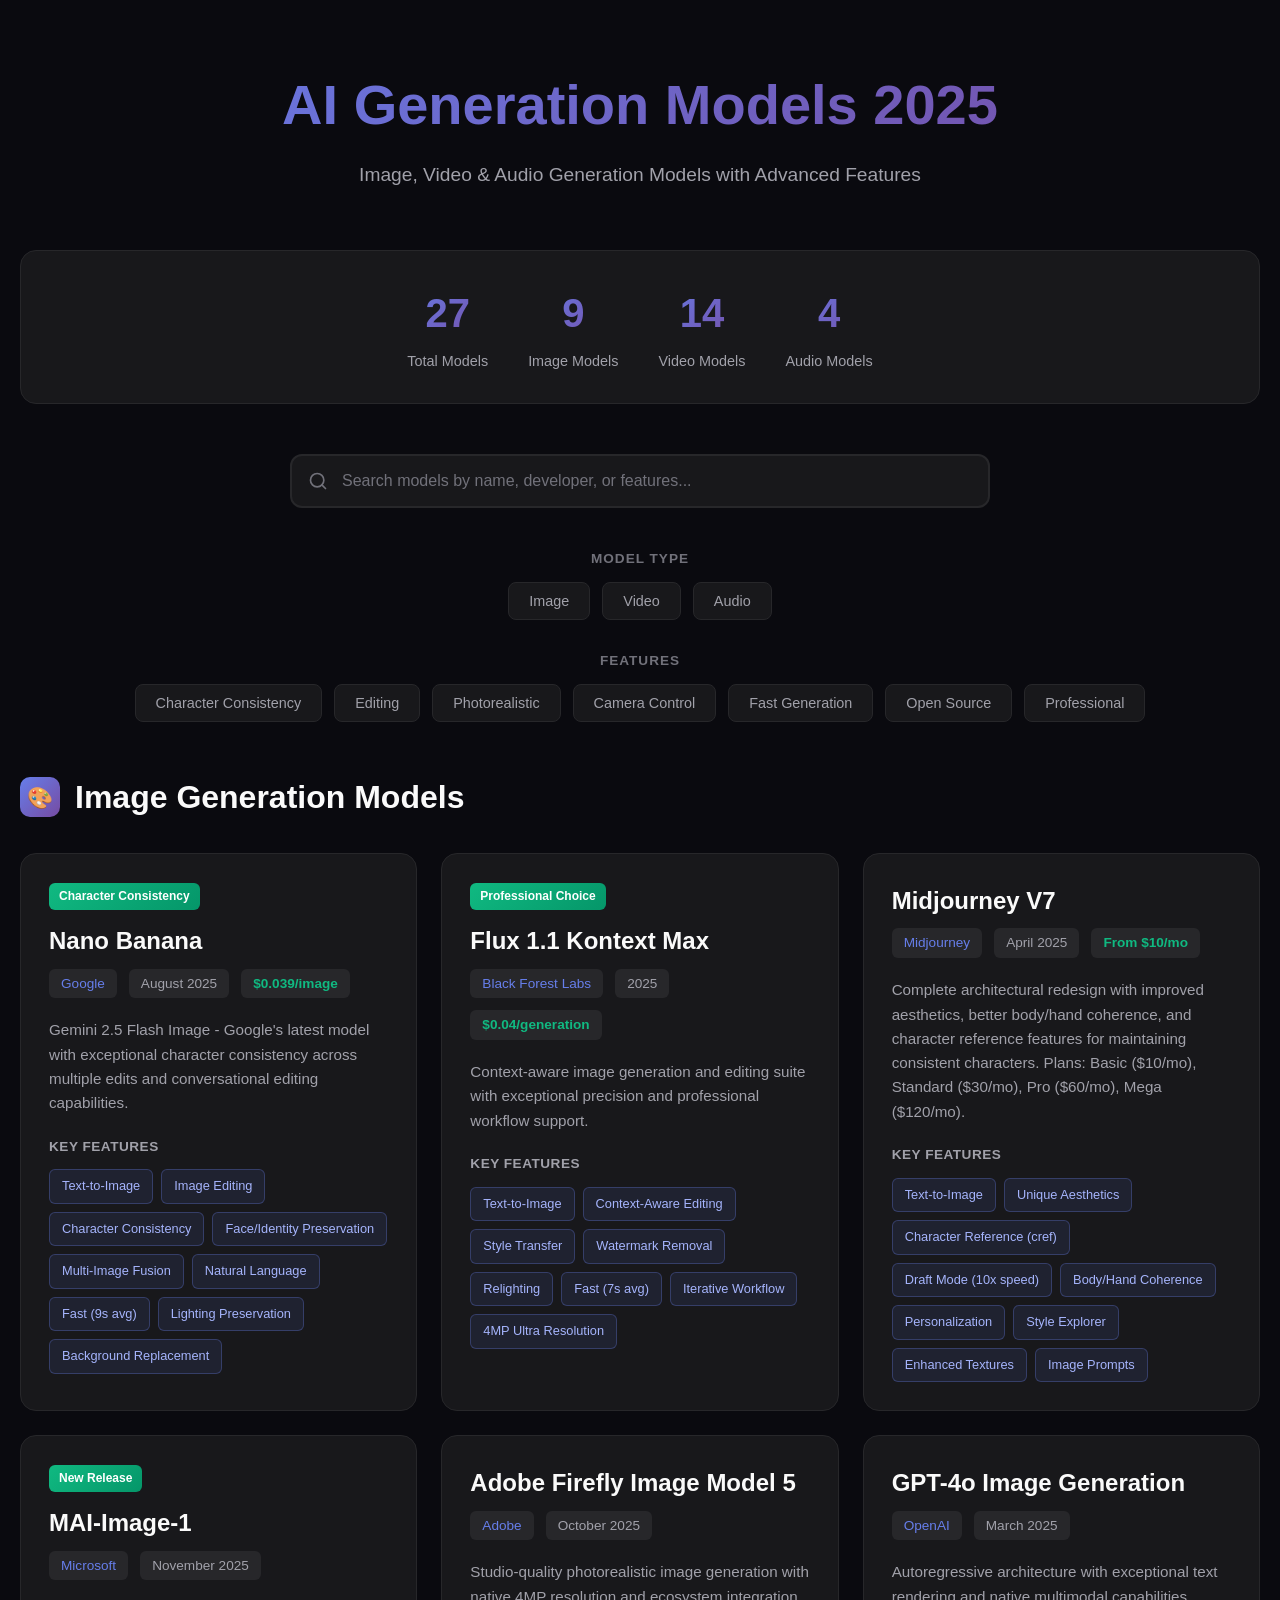
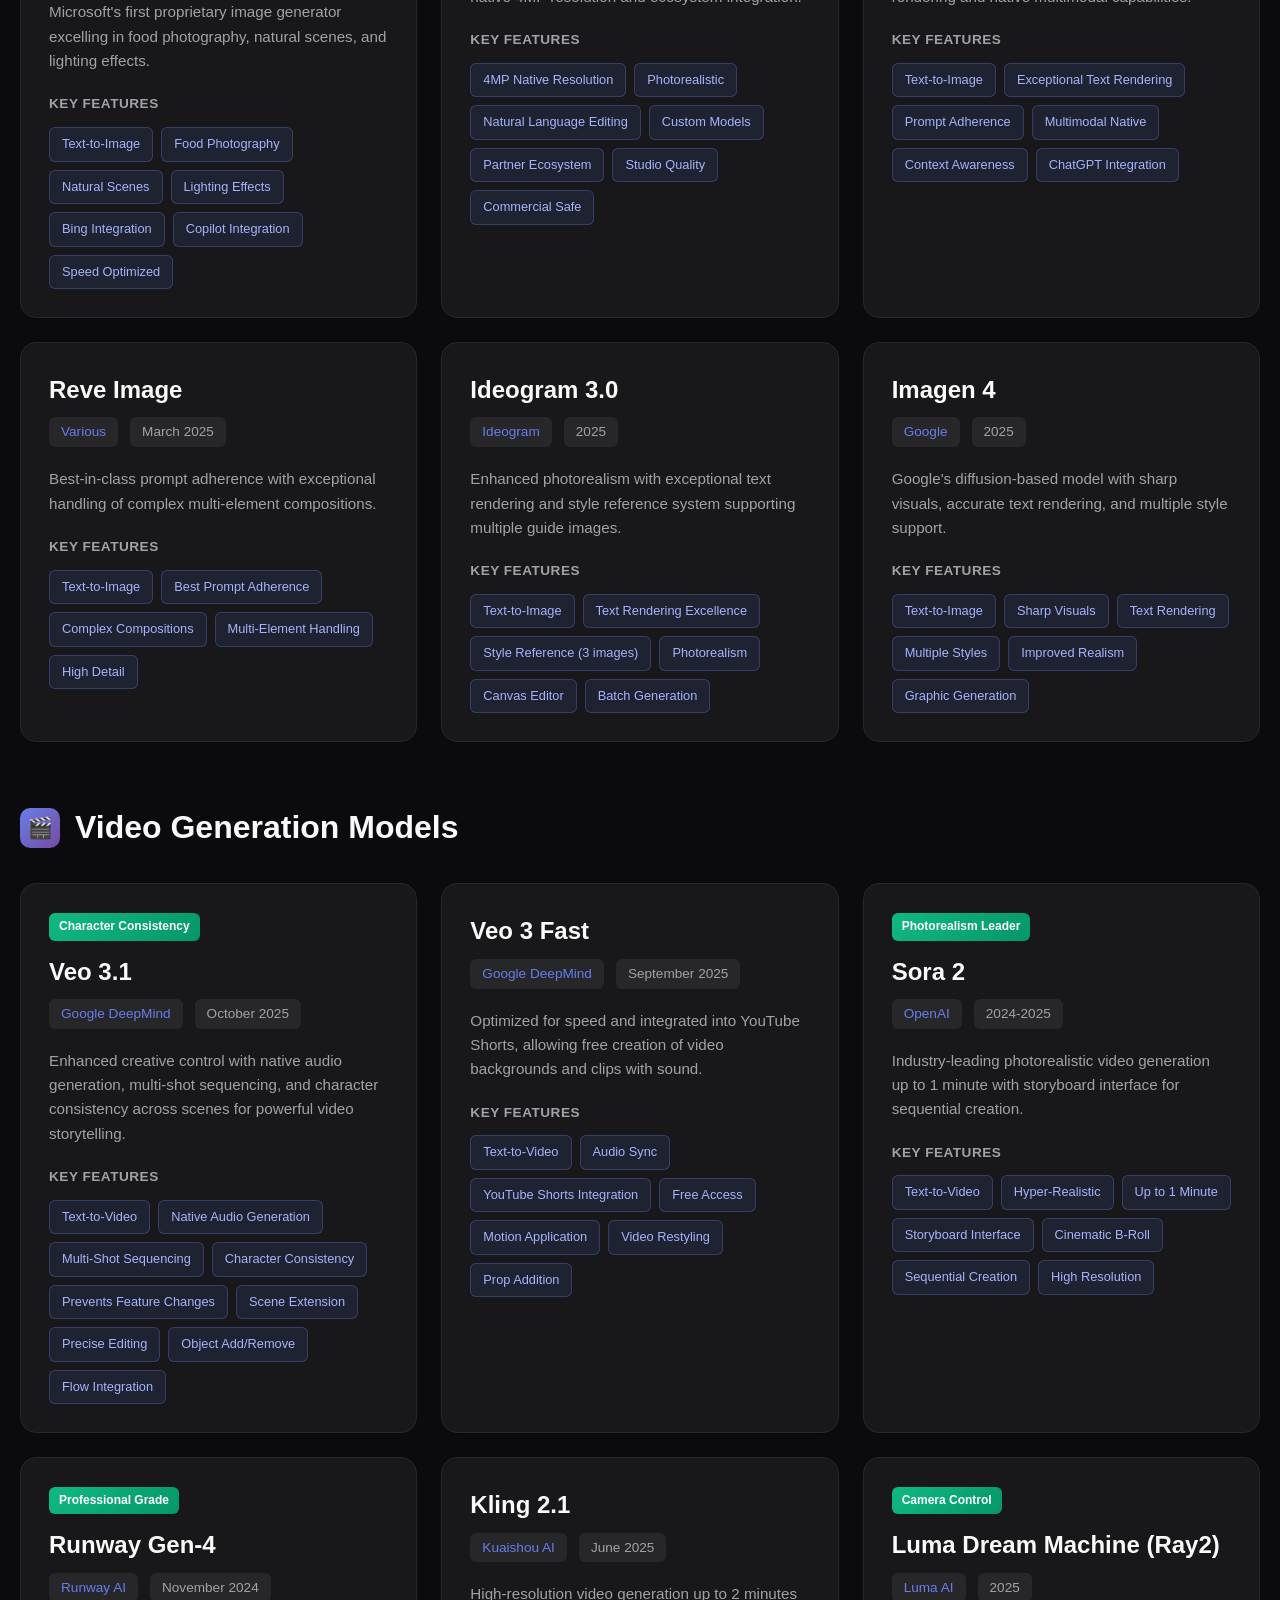
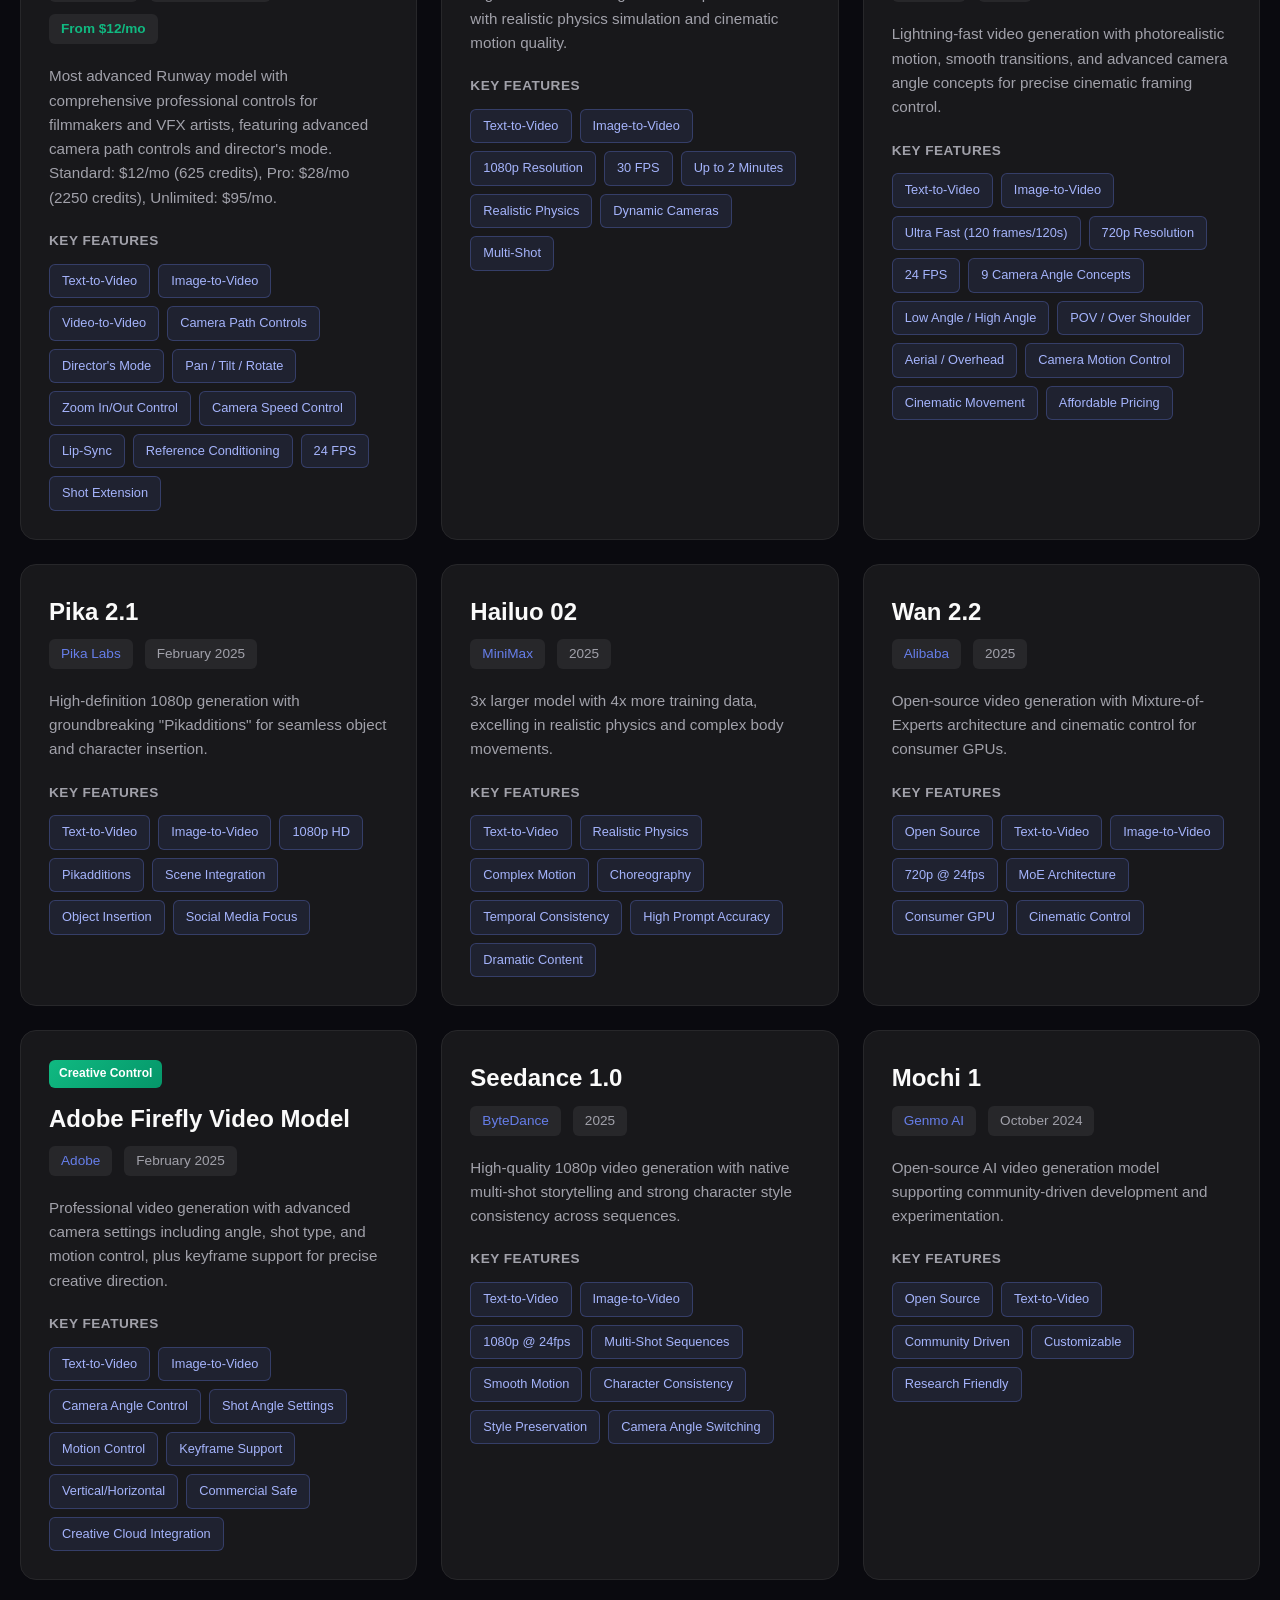
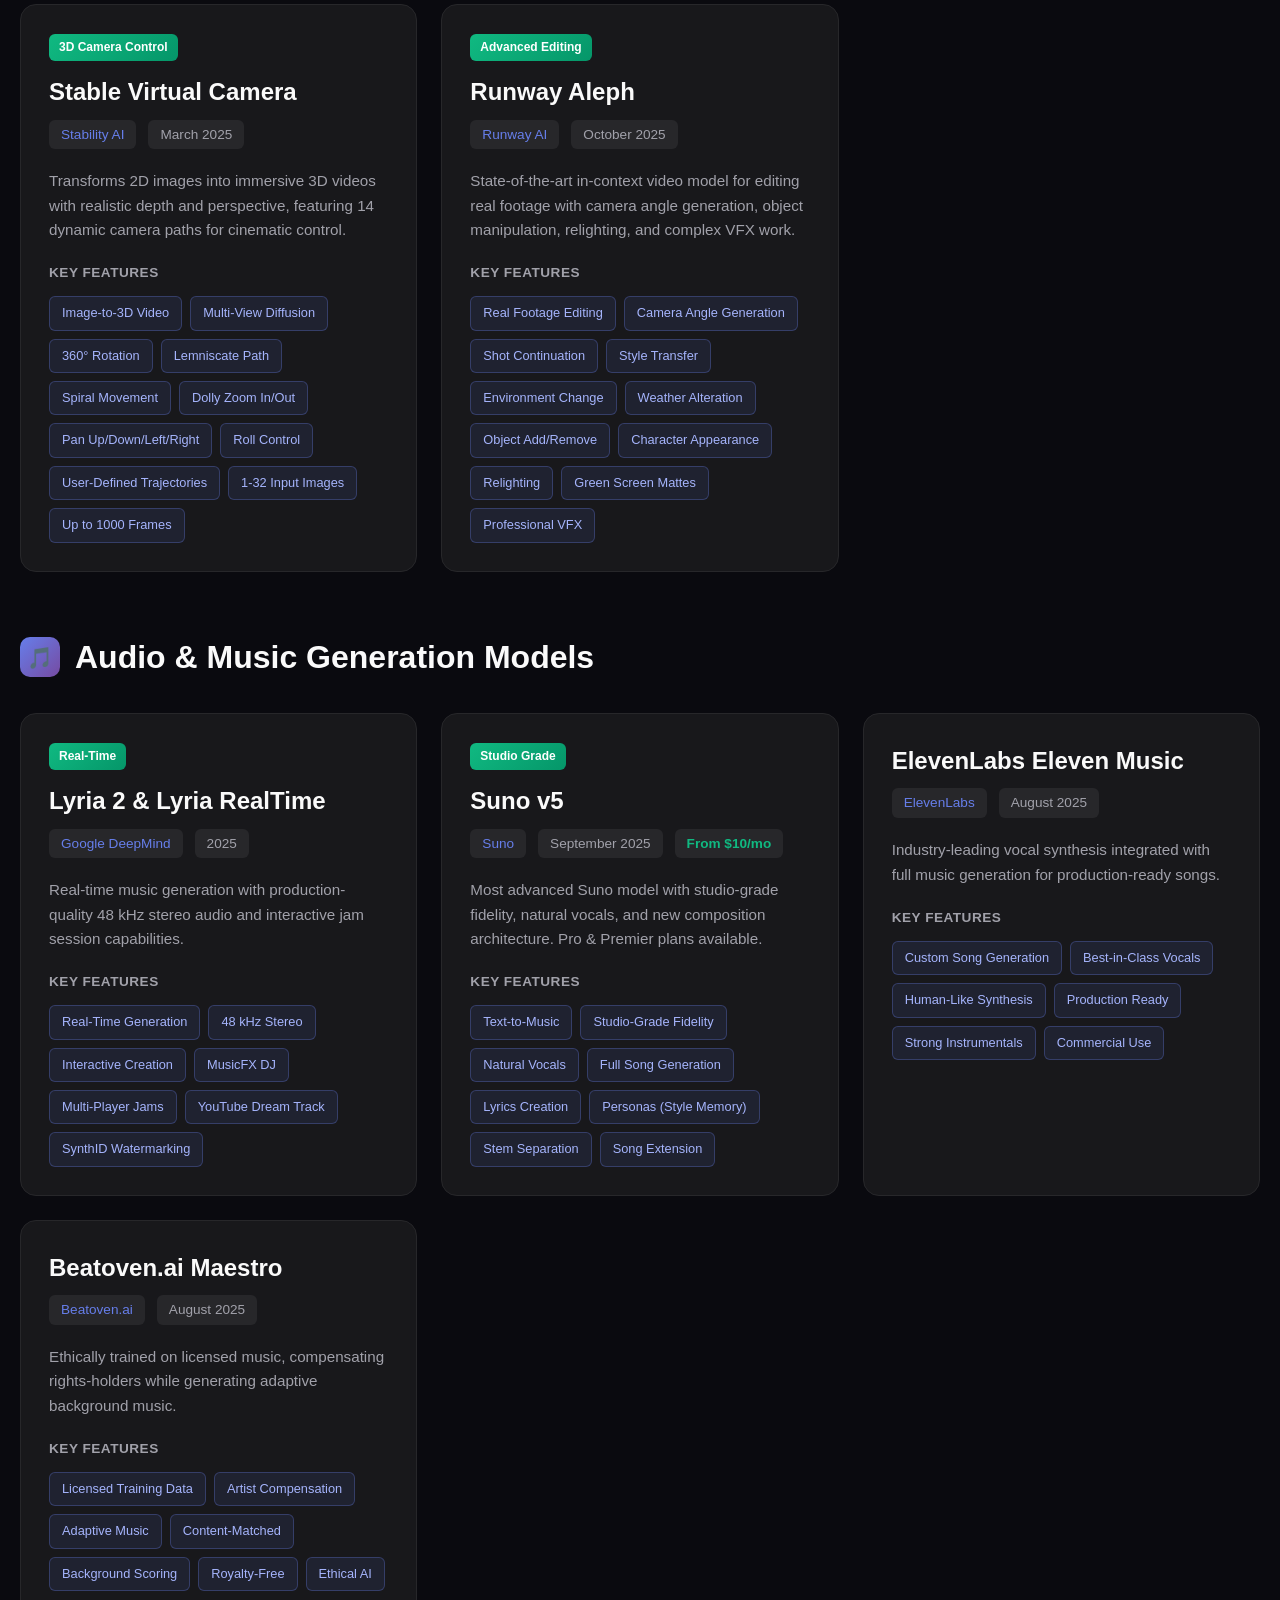
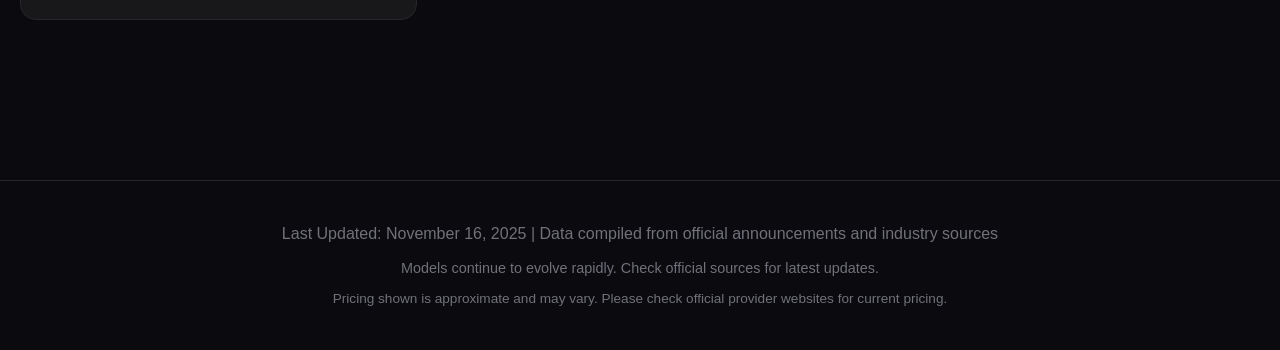
==== index.html @ 8e6cca82 "Add comprehensive AI models showcase website Built a responsive showcase website featuring 27 AI gen" ====
<!DOCTYPE html>
<html lang="en">
<head>
    <meta charset="UTF-8">
    <meta name="viewport" content="width=device-width, initial-scale=1.0">
    <title>AI Image, Video & Audio Models 2025 | Comprehensive Showcase</title>
    <style>
        * {
            margin: 0;
            padding: 0;
            box-sizing: border-box;
        }

        body {
            font-family: -apple-system, BlinkMacSystemFont, 'Segoe UI', Roboto, Oxygen, Ubuntu, Cantarell, sans-serif;
            background: #0a0a0f;
            color: #e4e4e7;
            line-height: 1.6;
            min-height: 100vh;
        }

        .container {
            max-width: 1400px;
            margin: 0 auto;
            padding: 40px 20px;
        }

        header {
            text-align: center;
            margin-bottom: 60px;
            padding-top: 20px;
        }

        h1 {
            font-size: 3.5rem;
            font-weight: 700;
            background: linear-gradient(135deg, #667eea 0%, #764ba2 100%);
            -webkit-background-clip: text;
            -webkit-text-fill-color: transparent;
            background-clip: text;
            margin-bottom: 10px;
        }

        .subtitle {
            font-size: 1.2rem;
            color: #a1a1aa;
            margin-bottom: 40px;
        }

        .search-container {
            max-width: 700px;
            margin: 0 auto 40px;
        }

        .search-wrapper {
            position: relative;
            display: flex;
            align-items: center;
        }

        .search-icon {
            position: absolute;
            left: 18px;
            color: #71717a;
            pointer-events: none;
        }

        .search-input {
            width: 100%;
            padding: 16px 50px 16px 50px;
            background: #18181b;
            border: 2px solid #27272a;
            border-radius: 12px;
            color: #e4e4e7;
            font-size: 1rem;
            transition: all 0.3s ease;
            outline: none;
        }

        .search-input:focus {
            border-color: #667eea;
            box-shadow: 0 0 0 3px rgba(102, 126, 234, 0.1);
        }

        .search-input::placeholder {
            color: #71717a;
        }

        .clear-search {
            position: absolute;
            right: 14px;
            background: #27272a;
            border: none;
            padding: 6px;
            border-radius: 6px;
            cursor: pointer;
            display: flex;
            align-items: center;
            justify-content: center;
            transition: all 0.2s ease;
            color: #a1a1aa;
        }

        .clear-search:hover {
            background: #3f3f46;
            color: #e4e4e7;
        }

        .search-results-count {
            margin-top: 12px;
            text-align: center;
            color: #a1a1aa;
            font-size: 0.9rem;
        }

        .filters-container {
            margin-bottom: 50px;
        }

        .filter-group {
            margin-bottom: 30px;
        }

        .filter-label {
            font-size: 0.85rem;
            font-weight: 600;
            color: #71717a;
            text-transform: uppercase;
            letter-spacing: 1px;
            margin-bottom: 12px;
            text-align: center;
        }

        .filters {
            display: flex;
            flex-wrap: wrap;
            gap: 12px;
            justify-content: center;
        }

        .filter-btn {
            padding: 10px 20px;
            background: #18181b;
            border: 1px solid #27272a;
            color: #a1a1aa;
            border-radius: 8px;
            cursor: pointer;
            transition: all 0.3s ease;
            font-size: 0.9rem;
            font-weight: 500;
        }

        .filter-btn:hover {
            border-color: #667eea;
            color: #e4e4e7;
            transform: translateY(-2px);
        }

        .filter-btn.active {
            background: linear-gradient(135deg, #667eea 0%, #764ba2 100%);
            border-color: transparent;
            color: white;
        }

        .category-section {
            margin-bottom: 60px;
        }

        .category-title {
            font-size: 2rem;
            font-weight: 600;
            margin-bottom: 30px;
            color: #fafafa;
            display: flex;
            align-items: center;
            gap: 15px;
        }

        .category-icon {
            width: 40px;
            height: 40px;
            background: linear-gradient(135deg, #667eea 0%, #764ba2 100%);
            border-radius: 10px;
            display: flex;
            align-items: center;
            justify-content: center;
            font-size: 1.3rem;
        }

        .models-grid {
            display: grid;
            grid-template-columns: repeat(auto-fill, minmax(380px, 1fr));
            gap: 24px;
        }

        .model-card {
            background: #18181b;
            border: 1px solid #27272a;
            border-radius: 16px;
            padding: 28px;
            transition: all 0.3s ease;
            position: relative;
            overflow: hidden;
        }

        .model-card::before {
            content: '';
            position: absolute;
            top: 0;
            left: 0;
            right: 0;
            height: 3px;
            background: linear-gradient(90deg, #667eea 0%, #764ba2 100%);
            opacity: 0;
            transition: opacity 0.3s ease;
        }

        .model-card:hover {
            border-color: #667eea;
            transform: translateY(-4px);
            box-shadow: 0 20px 40px rgba(102, 126, 234, 0.15);
        }

        .model-card:hover::before {
            opacity: 1;
        }

        .model-header {
            margin-bottom: 20px;
        }

        .model-name {
            font-size: 1.5rem;
            font-weight: 600;
            color: #fafafa;
            margin-bottom: 8px;
        }

        .model-meta {
            display: flex;
            flex-wrap: wrap;
            gap: 12px;
            margin-bottom: 12px;
        }

        .meta-tag {
            font-size: 0.85rem;
            padding: 4px 12px;
            background: #27272a;
            border-radius: 6px;
            color: #a1a1aa;
        }

        .pricing-tag {
            background: linear-gradient(135deg, rgba(102, 126, 234, 0.2) 0%, rgba(118, 75, 162, 0.2) 100%);
            border: 1px solid rgba(102, 126, 234, 0.3);
            color: #a5b4fc;
            font-weight: 600;
        }

        .developer {
            color: #667eea;
        }

        .release-date {
            color: #a1a1aa;
        }

        .model-description {
            color: #a1a1aa;
            margin-bottom: 20px;
            font-size: 0.95rem;
            line-height: 1.6;
        }

        .features-section {
            margin-top: 20px;
        }

        .features-title {
            font-size: 0.85rem;
            font-weight: 600;
            color: #a1a1aa;
            margin-bottom: 12px;
            text-transform: uppercase;
            letter-spacing: 0.5px;
        }

        .tags {
            display: flex;
            flex-wrap: wrap;
            gap: 8px;
        }

        .tag {
            padding: 6px 12px;
            background: rgba(102, 126, 234, 0.1);
            border: 1px solid rgba(102, 126, 234, 0.3);
            border-radius: 6px;
            font-size: 0.8rem;
            color: #a5b4fc;
            transition: all 0.2s ease;
        }

        .tag:hover {
            background: rgba(102, 126, 234, 0.2);
            transform: scale(1.05);
        }

        .highlight-badge {
            display: inline-block;
            padding: 4px 10px;
            background: linear-gradient(135deg, #10b981 0%, #059669 100%);
            border-radius: 6px;
            font-size: 0.75rem;
            font-weight: 600;
            color: white;
            margin-bottom: 12px;
        }

        footer {
            text-align: center;
            padding: 40px 20px;
            margin-top: 60px;
            border-top: 1px solid #27272a;
            color: #71717a;
        }

        @media (max-width: 768px) {
            h1 {
                font-size: 2.5rem;
            }

            .models-grid {
                grid-template-columns: 1fr;
            }

            .category-title {
                font-size: 1.5rem;
            }
        }

        .stats-bar {
            display: flex;
            justify-content: center;
            gap: 40px;
            margin-bottom: 50px;
            padding: 30px;
            background: #18181b;
            border: 1px solid #27272a;
            border-radius: 16px;
        }

        .stat-item {
            text-align: center;
        }

        .stat-number {
            font-size: 2.5rem;
            font-weight: 700;
            background: linear-gradient(135deg, #667eea 0%, #764ba2 100%);
            -webkit-background-clip: text;
            -webkit-text-fill-color: transparent;
            background-clip: text;
        }

        .stat-label {
            font-size: 0.9rem;
            color: #a1a1aa;
            margin-top: 5px;
        }
    </style>
</head>
<body>
    <div class="container">
        <header>
            <h1>AI Generation Models 2025</h1>
            <p class="subtitle">Image, Video & Audio Generation Models with Advanced Features</p>
        </header>

        <div class="stats-bar">
            <div class="stat-item">
                <div class="stat-number">27</div>
                <div class="stat-label">Total Models</div>
            </div>
            <div class="stat-item">
                <div class="stat-number">9</div>
                <div class="stat-label">Image Models</div>
            </div>
            <div class="stat-item">
                <div class="stat-number">14</div>
                <div class="stat-label">Video Models</div>
            </div>
            <div class="stat-item">
                <div class="stat-number">4</div>
                <div class="stat-label">Audio Models</div>
            </div>
        </div>

        <div class="search-container">
            <div class="search-wrapper">
                <svg class="search-icon" width="20" height="20" viewBox="0 0 24 24" fill="none" stroke="currentColor" stroke-width="2" stroke-linecap="round" stroke-linejoin="round">
                    <circle cx="11" cy="11" r="8"></circle>
                    <path d="m21 21-4.35-4.35"></path>
                </svg>
                <input
                    type="text"
                    id="searchInput"
                    class="search-input"
                    placeholder="Search models by name, developer, or features..."
                    autocomplete="off"
                />
                <button class="clear-search" id="clearSearch" style="display: none;">
                    <svg width="16" height="16" viewBox="0 0 24 24" fill="none" stroke="currentColor" stroke-width="2" stroke-linecap="round" stroke-linejoin="round">
                        <line x1="18" y1="6" x2="6" y2="18"></line>
                        <line x1="6" y1="6" x2="18" y2="18"></line>
                    </svg>
                </button>
            </div>
            <div class="search-results-count" id="searchResultsCount"></div>
        </div>

        <div class="filters-container">
            <div class="filter-group">
                <div class="filter-label">Model Type</div>
                <div class="filters">
                    <button class="filter-btn" data-filter="image">Image</button>
                    <button class="filter-btn" data-filter="video">Video</button>
                    <button class="filter-btn" data-filter="audio">Audio</button>
                </div>
            </div>

            <div class="filter-group">
                <div class="filter-label">Features</div>
                <div class="filters">
                    <button class="filter-btn" data-filter="consistency">Character Consistency</button>
                    <button class="filter-btn" data-filter="editing">Editing</button>
                    <button class="filter-btn" data-filter="realistic">Photorealistic</button>
                    <button class="filter-btn" data-filter="camera-control">Camera Control</button>
                    <button class="filter-btn" data-filter="fast">Fast Generation</button>
                    <button class="filter-btn" data-filter="opensource">Open Source</button>
                    <button class="filter-btn" data-filter="professional">Professional</button>
                </div>
            </div>
        </div>

        <!-- IMAGE MODELS SECTION -->
        <section class="category-section" data-category="image">
            <h2 class="category-title">
                <span class="category-icon">🎨</span>
                Image Generation Models
            </h2>
            <div class="models-grid">

                <!-- Nano Banana -->
                <div class="model-card" data-tags="image editing realistic fast consistency">
                    <div class="highlight-badge">Character Consistency</div>
                    <div class="model-header">
                        <h3 class="model-name">Nano Banana</h3>
                        <div class="model-meta">
                            <span class="meta-tag developer">Google</span>
                            <span class="meta-tag release-date">August 2025</span>
                            <span class="meta-tag" style="color: #10b981; font-weight: 600;">$0.039/image</span>
                        </div>
                    </div>
                    <p class="model-description">
                        Gemini 2.5 Flash Image - Google's latest model with exceptional character consistency across multiple edits and conversational editing capabilities.
                    </p>
                    <div class="features-section">
                        <h4 class="features-title">Key Features</h4>
                        <div class="tags">
                            <span class="tag">Text-to-Image</span>
                            <span class="tag">Image Editing</span>
                            <span class="tag">Character Consistency</span>
                            <span class="tag">Face/Identity Preservation</span>
                            <span class="tag">Multi-Image Fusion</span>
                            <span class="tag">Natural Language</span>
                            <span class="tag">Fast (9s avg)</span>
                            <span class="tag">Lighting Preservation</span>
                            <span class="tag">Background Replacement</span>
                        </div>
                    </div>
                </div>

                <!-- Flux Kontext -->
                <div class="model-card" data-tags="image editing professional precise realistic">
                    <div class="highlight-badge">Professional Choice</div>
                    <div class="model-header">
                        <h3 class="model-name">Flux 1.1 Kontext Max</h3>
                        <div class="model-meta">
                            <span class="meta-tag developer">Black Forest Labs</span>
                            <span class="meta-tag release-date">2025</span>
                            <span class="meta-tag" style="color: #10b981; font-weight: 600;">$0.04/generation</span>
                        </div>
                    </div>
                    <p class="model-description">
                        Context-aware image generation and editing suite with exceptional precision and professional workflow support.
                    </p>
                    <div class="features-section">
                        <h4 class="features-title">Key Features</h4>
                        <div class="tags">
                            <span class="tag">Text-to-Image</span>
                            <span class="tag">Context-Aware Editing</span>
                            <span class="tag">Style Transfer</span>
                            <span class="tag">Watermark Removal</span>
                            <span class="tag">Relighting</span>
                            <span class="tag">Fast (7s avg)</span>
                            <span class="tag">Iterative Workflow</span>
                            <span class="tag">4MP Ultra Resolution</span>
                        </div>
                    </div>
                </div>

                <!-- Midjourney V7 -->
                <div class="model-card" data-tags="image artistic creative aesthetic consistency">
                    <div class="model-header">
                        <h3 class="model-name">Midjourney V7</h3>
                        <div class="model-meta">
                            <span class="meta-tag developer">Midjourney</span>
                            <span class="meta-tag release-date">April 2025</span>
                            <span class="meta-tag" style="color: #10b981; font-weight: 600;">From $10/mo</span>
                        </div>
                    </div>
                    <p class="model-description">
                        Complete architectural redesign with improved aesthetics, better body/hand coherence, and character reference features for maintaining consistent characters. Plans: Basic ($10/mo), Standard ($30/mo), Pro ($60/mo), Mega ($120/mo).
                    </p>
                    <div class="features-section">
                        <h4 class="features-title">Key Features</h4>
                        <div class="tags">
                            <span class="tag">Text-to-Image</span>
                            <span class="tag">Unique Aesthetics</span>
                            <span class="tag">Character Reference (cref)</span>
                            <span class="tag">Draft Mode (10x speed)</span>
                            <span class="tag">Body/Hand Coherence</span>
                            <span class="tag">Personalization</span>
                            <span class="tag">Style Explorer</span>
                            <span class="tag">Enhanced Textures</span>
                            <span class="tag">Image Prompts</span>
                        </div>
                    </div>
                </div>

                <!-- MAI-Image-1 -->
                <div class="model-card" data-tags="image realistic fast microsoft">
                    <div class="highlight-badge">New Release</div>
                    <div class="model-header">
                        <h3 class="model-name">MAI-Image-1</h3>
                        <div class="model-meta">
                            <span class="meta-tag developer">Microsoft</span>
                            <span class="meta-tag release-date">November 2025</span>
                        </div>
                    </div>
                    <p class="model-description">
                        Microsoft's first proprietary image generator excelling in food photography, natural scenes, and lighting effects.
                    </p>
                    <div class="features-section">
                        <h4 class="features-title">Key Features</h4>
                        <div class="tags">
                            <span class="tag">Text-to-Image</span>
                            <span class="tag">Food Photography</span>
                            <span class="tag">Natural Scenes</span>
                            <span class="tag">Lighting Effects</span>
                            <span class="tag">Bing Integration</span>
                            <span class="tag">Copilot Integration</span>
                            <span class="tag">Speed Optimized</span>
                        </div>
                    </div>
                </div>

                <!-- Adobe Firefly Image Model 5 -->
                <div class="model-card" data-tags="image realistic professional editing">
                    <div class="model-header">
                        <h3 class="model-name">Adobe Firefly Image Model 5</h3>
                        <div class="model-meta">
                            <span class="meta-tag developer">Adobe</span>
                            <span class="meta-tag release-date">October 2025</span>
                        </div>
                    </div>
                    <p class="model-description">
                        Studio-quality photorealistic image generation with native 4MP resolution and ecosystem integration.
                    </p>
                    <div class="features-section">
                        <h4 class="features-title">Key Features</h4>
                        <div class="tags">
                            <span class="tag">4MP Native Resolution</span>
                            <span class="tag">Photorealistic</span>
                            <span class="tag">Natural Language Editing</span>
                            <span class="tag">Custom Models</span>
                            <span class="tag">Partner Ecosystem</span>
                            <span class="tag">Studio Quality</span>
                            <span class="tag">Commercial Safe</span>
                        </div>
                    </div>
                </div>

                <!-- GPT-4o Image -->
                <div class="model-card" data-tags="image realistic text professional">
                    <div class="model-header">
                        <h3 class="model-name">GPT-4o Image Generation</h3>
                        <div class="model-meta">
                            <span class="meta-tag developer">OpenAI</span>
                            <span class="meta-tag release-date">March 2025</span>
                        </div>
                    </div>
                    <p class="model-description">
                        Autoregressive architecture with exceptional text rendering and native multimodal capabilities.
                    </p>
                    <div class="features-section">
                        <h4 class="features-title">Key Features</h4>
                        <div class="tags">
                            <span class="tag">Text-to-Image</span>
                            <span class="tag">Exceptional Text Rendering</span>
                            <span class="tag">Prompt Adherence</span>
                            <span class="tag">Multimodal Native</span>
                            <span class="tag">Context Awareness</span>
                            <span class="tag">ChatGPT Integration</span>
                        </div>
                    </div>
                </div>

                <!-- Reve Image -->
                <div class="model-card" data-tags="image realistic precise">
                    <div class="model-header">
                        <h3 class="model-name">Reve Image</h3>
                        <div class="model-meta">
                            <span class="meta-tag developer">Various</span>
                            <span class="meta-tag release-date">March 2025</span>
                        </div>
                    </div>
                    <p class="model-description">
                        Best-in-class prompt adherence with exceptional handling of complex multi-element compositions.
                    </p>
                    <div class="features-section">
                        <h4 class="features-title">Key Features</h4>
                        <div class="tags">
                            <span class="tag">Text-to-Image</span>
                            <span class="tag">Best Prompt Adherence</span>
                            <span class="tag">Complex Compositions</span>
                            <span class="tag">Multi-Element Handling</span>
                            <span class="tag">High Detail</span>
                        </div>
                    </div>
                </div>

                <!-- Ideogram 3.0 -->
                <div class="model-card" data-tags="image text design realistic">
                    <div class="model-header">
                        <h3 class="model-name">Ideogram 3.0</h3>
                        <div class="model-meta">
                            <span class="meta-tag developer">Ideogram</span>
                            <span class="meta-tag release-date">2025</span>
                        </div>
                    </div>
                    <p class="model-description">
                        Enhanced photorealism with exceptional text rendering and style reference system supporting multiple guide images.
                    </p>
                    <div class="features-section">
                        <h4 class="features-title">Key Features</h4>
                        <div class="tags">
                            <span class="tag">Text-to-Image</span>
                            <span class="tag">Text Rendering Excellence</span>
                            <span class="tag">Style Reference (3 images)</span>
                            <span class="tag">Photorealism</span>
                            <span class="tag">Canvas Editor</span>
                            <span class="tag">Batch Generation</span>
                        </div>
                    </div>
                </div>

                <!-- Imagen 4 -->
                <div class="model-card" data-tags="image realistic text google">
                    <div class="model-header">
                        <h3 class="model-name">Imagen 4</h3>
                        <div class="model-meta">
                            <span class="meta-tag developer">Google</span>
                            <span class="meta-tag release-date">2025</span>
                        </div>
                    </div>
                    <p class="model-description">
                        Google's diffusion-based model with sharp visuals, accurate text rendering, and multiple style support.
                    </p>
                    <div class="features-section">
                        <h4 class="features-title">Key Features</h4>
                        <div class="tags">
                            <span class="tag">Text-to-Image</span>
                            <span class="tag">Sharp Visuals</span>
                            <span class="tag">Text Rendering</span>
                            <span class="tag">Multiple Styles</span>
                            <span class="tag">Improved Realism</span>
                            <span class="tag">Graphic Generation</span>
                        </div>
                    </div>
                </div>

            </div>
        </section>

        <!-- VIDEO MODELS SECTION -->
        <section class="category-section" data-category="video">
            <h2 class="category-title">
                <span class="category-icon">🎬</span>
                Video Generation Models
            </h2>
            <div class="models-grid">

                <!-- Veo 3.1 -->
                <div class="model-card" data-tags="video audio realistic editing multishot consistency">
                    <div class="highlight-badge">Character Consistency</div>
                    <div class="model-header">
                        <h3 class="model-name">Veo 3.1</h3>
                        <div class="model-meta">
                            <span class="meta-tag developer">Google DeepMind</span>
                            <span class="meta-tag release-date">October 2025</span>
                        </div>
                    </div>
                    <p class="model-description">
                        Enhanced creative control with native audio generation, multi-shot sequencing, and character consistency across scenes for powerful video storytelling.
                    </p>
                    <div class="features-section">
                        <h4 class="features-title">Key Features</h4>
                        <div class="tags">
                            <span class="tag">Text-to-Video</span>
                            <span class="tag">Native Audio Generation</span>
                            <span class="tag">Multi-Shot Sequencing</span>
                            <span class="tag">Character Consistency</span>
                            <span class="tag">Prevents Feature Changes</span>
                            <span class="tag">Scene Extension</span>
                            <span class="tag">Precise Editing</span>
                            <span class="tag">Object Add/Remove</span>
                            <span class="tag">Flow Integration</span>
                        </div>
                    </div>
                </div>

                <!-- Veo 3 Fast -->
                <div class="model-card" data-tags="video audio fast youtube free">
                    <div class="model-header">
                        <h3 class="model-name">Veo 3 Fast</h3>
                        <div class="model-meta">
                            <span class="meta-tag developer">Google DeepMind</span>
                            <span class="meta-tag release-date">September 2025</span>
                        </div>
                    </div>
                    <p class="model-description">
                        Optimized for speed and integrated into YouTube Shorts, allowing free creation of video backgrounds and clips with sound.
                    </p>
                    <div class="features-section">
                        <h4 class="features-title">Key Features</h4>
                        <div class="tags">
                            <span class="tag">Text-to-Video</span>
                            <span class="tag">Audio Sync</span>
                            <span class="tag">YouTube Shorts Integration</span>
                            <span class="tag">Free Access</span>
                            <span class="tag">Motion Application</span>
                            <span class="tag">Video Restyling</span>
                            <span class="tag">Prop Addition</span>
                        </div>
                    </div>
                </div>

                <!-- Sora 2 -->
                <div class="model-card" data-tags="video realistic cinematic professional">
                    <div class="highlight-badge">Photorealism Leader</div>
                    <div class="model-header">
                        <h3 class="model-name">Sora 2</h3>
                        <div class="model-meta">
                            <span class="meta-tag developer">OpenAI</span>
                            <span class="meta-tag release-date">2024-2025</span>
                        </div>
                    </div>
                    <p class="model-description">
                        Industry-leading photorealistic video generation up to 1 minute with storyboard interface for sequential creation.
                    </p>
                    <div class="features-section">
                        <h4 class="features-title">Key Features</h4>
                        <div class="tags">
                            <span class="tag">Text-to-Video</span>
                            <span class="tag">Hyper-Realistic</span>
                            <span class="tag">Up to 1 Minute</span>
                            <span class="tag">Storyboard Interface</span>
                            <span class="tag">Cinematic B-Roll</span>
                            <span class="tag">Sequential Creation</span>
                            <span class="tag">High Resolution</span>
                        </div>
                    </div>
                </div>

                <!-- Runway Gen-4 -->
                <div class="model-card" data-tags="video professional editing cinematic realistic camera-control">
                    <div class="highlight-badge">Professional Grade</div>
                    <div class="model-header">
                        <h3 class="model-name">Runway Gen-4</h3>
                        <div class="model-meta">
                            <span class="meta-tag developer">Runway AI</span>
                            <span class="meta-tag release-date">November 2024</span>
                            <span class="meta-tag" style="color: #10b981; font-weight: 600;">From $12/mo</span>
                        </div>
                    </div>
                    <p class="model-description">
                        Most advanced Runway model with comprehensive professional controls for filmmakers and VFX artists, featuring advanced camera path controls and director's mode. Standard: $12/mo (625 credits), Pro: $28/mo (2250 credits), Unlimited: $95/mo.
                    </p>
                    <div class="features-section">
                        <h4 class="features-title">Key Features</h4>
                        <div class="tags">
                            <span class="tag">Text-to-Video</span>
                            <span class="tag">Image-to-Video</span>
                            <span class="tag">Video-to-Video</span>
                            <span class="tag">Camera Path Controls</span>
                            <span class="tag">Director's Mode</span>
                            <span class="tag">Pan / Tilt / Rotate</span>
                            <span class="tag">Zoom In/Out Control</span>
                            <span class="tag">Camera Speed Control</span>
                            <span class="tag">Lip-Sync</span>
                            <span class="tag">Reference Conditioning</span>
                            <span class="tag">24 FPS</span>
                            <span class="tag">Shot Extension</span>
                        </div>
                    </div>
                </div>

                <!-- Kling 2.1 -->
                <div class="model-card" data-tags="video realistic physics long cinematic">
                    <div class="model-header">
                        <h3 class="model-name">Kling 2.1</h3>
                        <div class="model-meta">
                            <span class="meta-tag developer">Kuaishou AI</span>
                            <span class="meta-tag release-date">June 2025</span>
                        </div>
                    </div>
                    <p class="model-description">
                        High-resolution video generation up to 2 minutes with realistic physics simulation and cinematic motion quality.
                    </p>
                    <div class="features-section">
                        <h4 class="features-title">Key Features</h4>
                        <div class="tags">
                            <span class="tag">Text-to-Video</span>
                            <span class="tag">Image-to-Video</span>
                            <span class="tag">1080p Resolution</span>
                            <span class="tag">30 FPS</span>
                            <span class="tag">Up to 2 Minutes</span>
                            <span class="tag">Realistic Physics</span>
                            <span class="tag">Dynamic Cameras</span>
                            <span class="tag">Multi-Shot</span>
                        </div>
                    </div>
                </div>

                <!-- Luma Dream Machine -->
                <div class="model-card" data-tags="video fast realistic accessible camera-control">
                    <div class="highlight-badge">Camera Control</div>
                    <div class="model-header">
                        <h3 class="model-name">Luma Dream Machine (Ray2)</h3>
                        <div class="model-meta">
                            <span class="meta-tag developer">Luma AI</span>
                            <span class="meta-tag release-date">2025</span>
                        </div>
                    </div>
                    <p class="model-description">
                        Lightning-fast video generation with photorealistic motion, smooth transitions, and advanced camera angle concepts for precise cinematic framing control.
                    </p>
                    <div class="features-section">
                        <h4 class="features-title">Key Features</h4>
                        <div class="tags">
                            <span class="tag">Text-to-Video</span>
                            <span class="tag">Image-to-Video</span>
                            <span class="tag">Ultra Fast (120 frames/120s)</span>
                            <span class="tag">720p Resolution</span>
                            <span class="tag">24 FPS</span>
                            <span class="tag">9 Camera Angle Concepts</span>
                            <span class="tag">Low Angle / High Angle</span>
                            <span class="tag">POV / Over Shoulder</span>
                            <span class="tag">Aerial / Overhead</span>
                            <span class="tag">Camera Motion Control</span>
                            <span class="tag">Cinematic Movement</span>
                            <span class="tag">Affordable Pricing</span>
                        </div>
                    </div>
                </div>

                <!-- Pika 2.1 -->
                <div class="model-card" data-tags="video editing realistic social">
                    <div class="model-header">
                        <h3 class="model-name">Pika 2.1</h3>
                        <div class="model-meta">
                            <span class="meta-tag developer">Pika Labs</span>
                            <span class="meta-tag release-date">February 2025</span>
                        </div>
                    </div>
                    <p class="model-description">
                        High-definition 1080p generation with groundbreaking "Pikadditions" for seamless object and character insertion.
                    </p>
                    <div class="features-section">
                        <h4 class="features-title">Key Features</h4>
                        <div class="tags">
                            <span class="tag">Text-to-Video</span>
                            <span class="tag">Image-to-Video</span>
                            <span class="tag">1080p HD</span>
                            <span class="tag">Pikadditions</span>
                            <span class="tag">Scene Integration</span>
                            <span class="tag">Object Insertion</span>
                            <span class="tag">Social Media Focus</span>
                        </div>
                    </div>
                </div>

                <!-- Hailuo 02 -->
                <div class="model-card" data-tags="video physics realistic dramatic">
                    <div class="model-header">
                        <h3 class="model-name">Hailuo 02</h3>
                        <div class="model-meta">
                            <span class="meta-tag developer">MiniMax</span>
                            <span class="meta-tag release-date">2025</span>
                        </div>
                    </div>
                    <p class="model-description">
                        3x larger model with 4x more training data, excelling in realistic physics and complex body movements.
                    </p>
                    <div class="features-section">
                        <h4 class="features-title">Key Features</h4>
                        <div class="tags">
                            <span class="tag">Text-to-Video</span>
                            <span class="tag">Realistic Physics</span>
                            <span class="tag">Complex Motion</span>
                            <span class="tag">Choreography</span>
                            <span class="tag">Temporal Consistency</span>
                            <span class="tag">High Prompt Accuracy</span>
                            <span class="tag">Dramatic Content</span>
                        </div>
                    </div>
                </div>

                <!-- Wan 2.2 -->
                <div class="model-card" data-tags="video opensource cinematic">
                    <div class="model-header">
                        <h3 class="model-name">Wan 2.2</h3>
                        <div class="model-meta">
                            <span class="meta-tag developer">Alibaba</span>
                            <span class="meta-tag release-date">2025</span>
                        </div>
                    </div>
                    <p class="model-description">
                        Open-source video generation with Mixture-of-Experts architecture and cinematic control for consumer GPUs.
                    </p>
                    <div class="features-section">
                        <h4 class="features-title">Key Features</h4>
                        <div class="tags">
                            <span class="tag">Open Source</span>
                            <span class="tag">Text-to-Video</span>
                            <span class="tag">Image-to-Video</span>
                            <span class="tag">720p @ 24fps</span>
                            <span class="tag">MoE Architecture</span>
                            <span class="tag">Consumer GPU</span>
                            <span class="tag">Cinematic Control</span>
                        </div>
                    </div>
                </div>

                <!-- Adobe Firefly Video Model -->
                <div class="model-card" data-tags="video professional camera-control editing">
                    <div class="highlight-badge">Creative Control</div>
                    <div class="model-header">
                        <h3 class="model-name">Adobe Firefly Video Model</h3>
                        <div class="model-meta">
                            <span class="meta-tag developer">Adobe</span>
                            <span class="meta-tag release-date">February 2025</span>
                        </div>
                    </div>
                    <p class="model-description">
                        Professional video generation with advanced camera settings including angle, shot type, and motion control, plus keyframe support for precise creative direction.
                    </p>
                    <div class="features-section">
                        <h4 class="features-title">Key Features</h4>
                        <div class="tags">
                            <span class="tag">Text-to-Video</span>
                            <span class="tag">Image-to-Video</span>
                            <span class="tag">Camera Angle Control</span>
                            <span class="tag">Shot Angle Settings</span>
                            <span class="tag">Motion Control</span>
                            <span class="tag">Keyframe Support</span>
                            <span class="tag">Vertical/Horizontal</span>
                            <span class="tag">Commercial Safe</span>
                            <span class="tag">Creative Cloud Integration</span>
                        </div>
                    </div>
                </div>

                <!-- Seedance 1.0 -->
                <div class="model-card" data-tags="video realistic multishot consistency">
                    <div class="model-header">
                        <h3 class="model-name">Seedance 1.0</h3>
                        <div class="model-meta">
                            <span class="meta-tag developer">ByteDance</span>
                            <span class="meta-tag release-date">2025</span>
                        </div>
                    </div>
                    <p class="model-description">
                        High-quality 1080p video generation with native multi-shot storytelling and strong character style consistency across sequences.
                    </p>
                    <div class="features-section">
                        <h4 class="features-title">Key Features</h4>
                        <div class="tags">
                            <span class="tag">Text-to-Video</span>
                            <span class="tag">Image-to-Video</span>
                            <span class="tag">1080p @ 24fps</span>
                            <span class="tag">Multi-Shot Sequences</span>
                            <span class="tag">Smooth Motion</span>
                            <span class="tag">Character Consistency</span>
                            <span class="tag">Style Preservation</span>
                            <span class="tag">Camera Angle Switching</span>
                        </div>
                    </div>
                </div>

                <!-- Mochi 1 -->
                <div class="model-card" data-tags="video opensource">
                    <div class="model-header">
                        <h3 class="model-name">Mochi 1</h3>
                        <div class="model-meta">
                            <span class="meta-tag developer">Genmo AI</span>
                            <span class="meta-tag release-date">October 2024</span>
                        </div>
                    </div>
                    <p class="model-description">
                        Open-source AI video generation model supporting community-driven development and experimentation.
                    </p>
                    <div class="features-section">
                        <h4 class="features-title">Key Features</h4>
                        <div class="tags">
                            <span class="tag">Open Source</span>
                            <span class="tag">Text-to-Video</span>
                            <span class="tag">Community Driven</span>
                            <span class="tag">Customizable</span>
                            <span class="tag">Research Friendly</span>
                        </div>
                    </div>
                </div>

                <!-- Stable Virtual Camera -->
                <div class="model-card" data-tags="video camera-control 3d realistic">
                    <div class="highlight-badge">3D Camera Control</div>
                    <div class="model-header">
                        <h3 class="model-name">Stable Virtual Camera</h3>
                        <div class="model-meta">
                            <span class="meta-tag developer">Stability AI</span>
                            <span class="meta-tag release-date">March 2025</span>
                        </div>
                    </div>
                    <p class="model-description">
                        Transforms 2D images into immersive 3D videos with realistic depth and perspective, featuring 14 dynamic camera paths for cinematic control.
                    </p>
                    <div class="features-section">
                        <h4 class="features-title">Key Features</h4>
                        <div class="tags">
                            <span class="tag">Image-to-3D Video</span>
                            <span class="tag">Multi-View Diffusion</span>
                            <span class="tag">360° Rotation</span>
                            <span class="tag">Lemniscate Path</span>
                            <span class="tag">Spiral Movement</span>
                            <span class="tag">Dolly Zoom In/Out</span>
                            <span class="tag">Pan Up/Down/Left/Right</span>
                            <span class="tag">Roll Control</span>
                            <span class="tag">User-Defined Trajectories</span>
                            <span class="tag">1-32 Input Images</span>
                            <span class="tag">Up to 1000 Frames</span>
                        </div>
                    </div>
                </div>

                <!-- Runway Aleph -->
                <div class="model-card" data-tags="video editing camera-control professional realistic">
                    <div class="highlight-badge">Advanced Editing</div>
                    <div class="model-header">
                        <h3 class="model-name">Runway Aleph</h3>
                        <div class="model-meta">
                            <span class="meta-tag developer">Runway AI</span>
                            <span class="meta-tag release-date">October 2025</span>
                        </div>
                    </div>
                    <p class="model-description">
                        State-of-the-art in-context video model for editing real footage with camera angle generation, object manipulation, relighting, and complex VFX work.
                    </p>
                    <div class="features-section">
                        <h4 class="features-title">Key Features</h4>
                        <div class="tags">
                            <span class="tag">Real Footage Editing</span>
                            <span class="tag">Camera Angle Generation</span>
                            <span class="tag">Shot Continuation</span>
                            <span class="tag">Style Transfer</span>
                            <span class="tag">Environment Change</span>
                            <span class="tag">Weather Alteration</span>
                            <span class="tag">Object Add/Remove</span>
                            <span class="tag">Character Appearance</span>
                            <span class="tag">Relighting</span>
                            <span class="tag">Green Screen Mattes</span>
                            <span class="tag">Professional VFX</span>
                        </div>
                    </div>
                </div>

            </div>
        </section>

        <!-- AUDIO MODELS SECTION -->
        <section class="category-section" data-category="audio">
            <h2 class="category-title">
                <span class="category-icon">🎵</span>
                Audio & Music Generation Models
            </h2>
            <div class="models-grid">

                <!-- Lyria 2 -->
                <div class="model-card" data-tags="audio music realtime interactive">
                    <div class="highlight-badge">Real-Time</div>
                    <div class="model-header">
                        <h3 class="model-name">Lyria 2 & Lyria RealTime</h3>
                        <div class="model-meta">
                            <span class="meta-tag developer">Google DeepMind</span>
                            <span class="meta-tag release-date">2025</span>
                        </div>
                    </div>
                    <p class="model-description">
                        Real-time music generation with production-quality 48 kHz stereo audio and interactive jam session capabilities.
                    </p>
                    <div class="features-section">
                        <h4 class="features-title">Key Features</h4>
                        <div class="tags">
                            <span class="tag">Real-Time Generation</span>
                            <span class="tag">48 kHz Stereo</span>
                            <span class="tag">Interactive Creation</span>
                            <span class="tag">MusicFX DJ</span>
                            <span class="tag">Multi-Player Jams</span>
                            <span class="tag">YouTube Dream Track</span>
                            <span class="tag">SynthID Watermarking</span>
                        </div>
                    </div>
                </div>

                <!-- Suno v5 -->
                <div class="model-card" data-tags="audio music vocals studio">
                    <div class="highlight-badge">Studio Grade</div>
                    <div class="model-header">
                        <h3 class="model-name">Suno v5</h3>
                        <div class="model-meta">
                            <span class="meta-tag developer">Suno</span>
                            <span class="meta-tag release-date">September 2025</span>
                            <span class="meta-tag" style="color: #10b981; font-weight: 600;">From $10/mo</span>
                        </div>
                    </div>
                    <p class="model-description">
                        Most advanced Suno model with studio-grade fidelity, natural vocals, and new composition architecture. Pro & Premier plans available.
                    </p>
                    <div class="features-section">
                        <h4 class="features-title">Key Features</h4>
                        <div class="tags">
                            <span class="tag">Text-to-Music</span>
                            <span class="tag">Studio-Grade Fidelity</span>
                            <span class="tag">Natural Vocals</span>
                            <span class="tag">Full Song Generation</span>
                            <span class="tag">Lyrics Creation</span>
                            <span class="tag">Personas (Style Memory)</span>
                            <span class="tag">Stem Separation</span>
                            <span class="tag">Song Extension</span>
                        </div>
                    </div>
                </div>

                <!-- Eleven Music -->
                <div class="model-card" data-tags="audio music vocals realistic">
                    <div class="model-header">
                        <h3 class="model-name">ElevenLabs Eleven Music</h3>
                        <div class="model-meta">
                            <span class="meta-tag developer">ElevenLabs</span>
                            <span class="meta-tag release-date">August 2025</span>
                        </div>
                    </div>
                    <p class="model-description">
                        Industry-leading vocal synthesis integrated with full music generation for production-ready songs.
                    </p>
                    <div class="features-section">
                        <h4 class="features-title">Key Features</h4>
                        <div class="tags">
                            <span class="tag">Custom Song Generation</span>
                            <span class="tag">Best-in-Class Vocals</span>
                            <span class="tag">Human-Like Synthesis</span>
                            <span class="tag">Production Ready</span>
                            <span class="tag">Strong Instrumentals</span>
                            <span class="tag">Commercial Use</span>
                        </div>
                    </div>
                </div>

                <!-- Beatoven.ai Maestro -->
                <div class="model-card" data-tags="audio music licensed ethical">
                    <div class="model-header">
                        <h3 class="model-name">Beatoven.ai Maestro</h3>
                        <div class="model-meta">
                            <span class="meta-tag developer">Beatoven.ai</span>
                            <span class="meta-tag release-date">August 2025</span>
                        </div>
                    </div>
                    <p class="model-description">
                        Ethically trained on licensed music, compensating rights-holders while generating adaptive background music.
                    </p>
                    <div class="features-section">
                        <h4 class="features-title">Key Features</h4>
                        <div class="tags">
                            <span class="tag">Licensed Training Data</span>
                            <span class="tag">Artist Compensation</span>
                            <span class="tag">Adaptive Music</span>
                            <span class="tag">Content-Matched</span>
                            <span class="tag">Background Scoring</span>
                            <span class="tag">Royalty-Free</span>
                            <span class="tag">Ethical AI</span>
                        </div>
                    </div>
                </div>

            </div>
        </section>

    </div>

    <footer>
        <p>Last Updated: November 16, 2025 | Data compiled from official announcements and industry sources</p>
        <p style="margin-top: 10px; font-size: 0.9rem;">Models continue to evolve rapidly. Check official sources for latest updates.</p>
        <p style="margin-top: 8px; font-size: 0.85rem; color: #71717a;">Pricing shown is approximate and may vary. Please check official provider websites for current pricing.</p>
    </footer>

    <script>
        // Filter functionality
        const filterButtons = document.querySelectorAll('.filter-btn');
        const modelCards = document.querySelectorAll('.model-card');
        const searchInput = document.getElementById('searchInput');
        const clearSearchBtn = document.getElementById('clearSearch');
        const searchResultsCount = document.getElementById('searchResultsCount');

        let activeFilters = {
            modelType: [], // image, video, audio
            features: []   // editing, realistic, camera-control, etc.
        };
        let currentSearchTerm = '';

        // Filter by button click
        filterButtons.forEach(button => {
            button.addEventListener('click', () => {
                const filterValue = button.getAttribute('data-filter');

                // Determine which category this filter belongs to
                const isModelType = ['image', 'video', 'audio'].includes(filterValue);
                const category = isModelType ? 'modelType' : 'features';

                // Toggle the filter
                if (button.classList.contains('active')) {
                    // Remove from active filters
                    button.classList.remove('active');
                    const index = activeFilters[category].indexOf(filterValue);
                    if (index > -1) {
                        activeFilters[category].splice(index, 1);
                    }
                } else {
                    // Add to active filters
                    button.classList.add('active');
                    activeFilters[category].push(filterValue);
                }

                applyFilters();
            });
        });

        // Search functionality
        searchInput.addEventListener('input', (e) => {
            currentSearchTerm = e.target.value.toLowerCase().trim();

            // Show/hide clear button
            if (currentSearchTerm) {
                clearSearchBtn.style.display = 'flex';
            } else {
                clearSearchBtn.style.display = 'none';
            }

            applyFilters();
        });

        // Clear search
        clearSearchBtn.addEventListener('click', () => {
            searchInput.value = '';
            currentSearchTerm = '';
            clearSearchBtn.style.display = 'none';
            applyFilters();
            searchInput.focus();
        });

        // Apply both filters and search
        function applyFilters() {
            let visibleCount = 0;

            modelCards.forEach(card => {
                const tags = card.getAttribute('data-tags') || '';
                const modelName = card.querySelector('.model-name').textContent.toLowerCase();
                const developer = card.querySelector('.developer')?.textContent.toLowerCase() || '';
                const description = card.querySelector('.model-description')?.textContent.toLowerCase() || '';
                const allTags = card.querySelectorAll('.tag');
                let tagText = '';
                allTags.forEach(tag => {
                    tagText += tag.textContent.toLowerCase() + ' ';
                });

                // Check Model Type filter match
                let modelTypeMatch = false;
                if (activeFilters.modelType.length === 0) {
                    // No model type selected = show all
                    modelTypeMatch = true;
                } else {
                    // Check if card matches any selected model type
                    modelTypeMatch = activeFilters.modelType.some(type => tags.includes(type));
                }

                // Check Features filter match
                let featuresMatch = false;
                if (activeFilters.features.length === 0) {
                    // No features selected = show all
                    featuresMatch = true;
                } else {
                    // Check if card matches all selected features (AND logic)
                    featuresMatch = activeFilters.features.every(feature => tags.includes(feature));
                }

                // Check search match
                let searchMatch = false;
                if (!currentSearchTerm) {
                    searchMatch = true;
                } else {
                    const searchableText = `${modelName} ${developer} ${description} ${tags} ${tagText}`;
                    searchMatch = searchableText.includes(currentSearchTerm);
                }

                // Show/hide card based on all conditions
                if (modelTypeMatch && featuresMatch && searchMatch) {
                    card.style.display = 'block';
                    visibleCount++;
                } else {
                    card.style.display = 'none';
                }
            });

            // Update results count
            updateResultsCount(visibleCount);
        }

        // Update search results count
        function updateResultsCount(count) {
            const hasActiveFilters = activeFilters.modelType.length > 0 || activeFilters.features.length > 0;

            if (currentSearchTerm || hasActiveFilters) {
                if (count === 0) {
                    searchResultsCount.textContent = 'No models found';
                    searchResultsCount.style.color = '#ef4444';
                } else if (count === 1) {
                    searchResultsCount.textContent = '1 model found';
                    searchResultsCount.style.color = '#a1a1aa';
                } else {
                    searchResultsCount.textContent = `${count} models found`;
                    searchResultsCount.style.color = '#a1a1aa';
                }
            } else {
                searchResultsCount.textContent = '';
            }
        }

        // Add smooth scroll behavior
        document.querySelectorAll('a[href^="#"]').forEach(anchor => {
            anchor.addEventListener('click', function (e) {
                e.preventDefault();
                const target = document.querySelector(this.getAttribute('href'));
                if (target) {
                    target.scrollIntoView({
                        behavior: 'smooth',
                        block: 'start'
                    });
                }
            });
        });

        // Keyboard shortcut for search (Ctrl/Cmd + K)
        document.addEventListener('keydown', (e) => {
            if ((e.ctrlKey || e.metaKey) && e.key === 'k') {
                e.preventDefault();
                searchInput.focus();
            }

            // Escape to clear search
            if (e.key === 'Escape' && document.activeElement === searchInput) {
                if (currentSearchTerm) {
                    searchInput.value = '';
                    currentSearchTerm = '';
                    clearSearchBtn.style.display = 'none';
                    applyFilters();
                } else {
                    searchInput.blur();
                }
            }
        });
    </script>
</body>
</html>
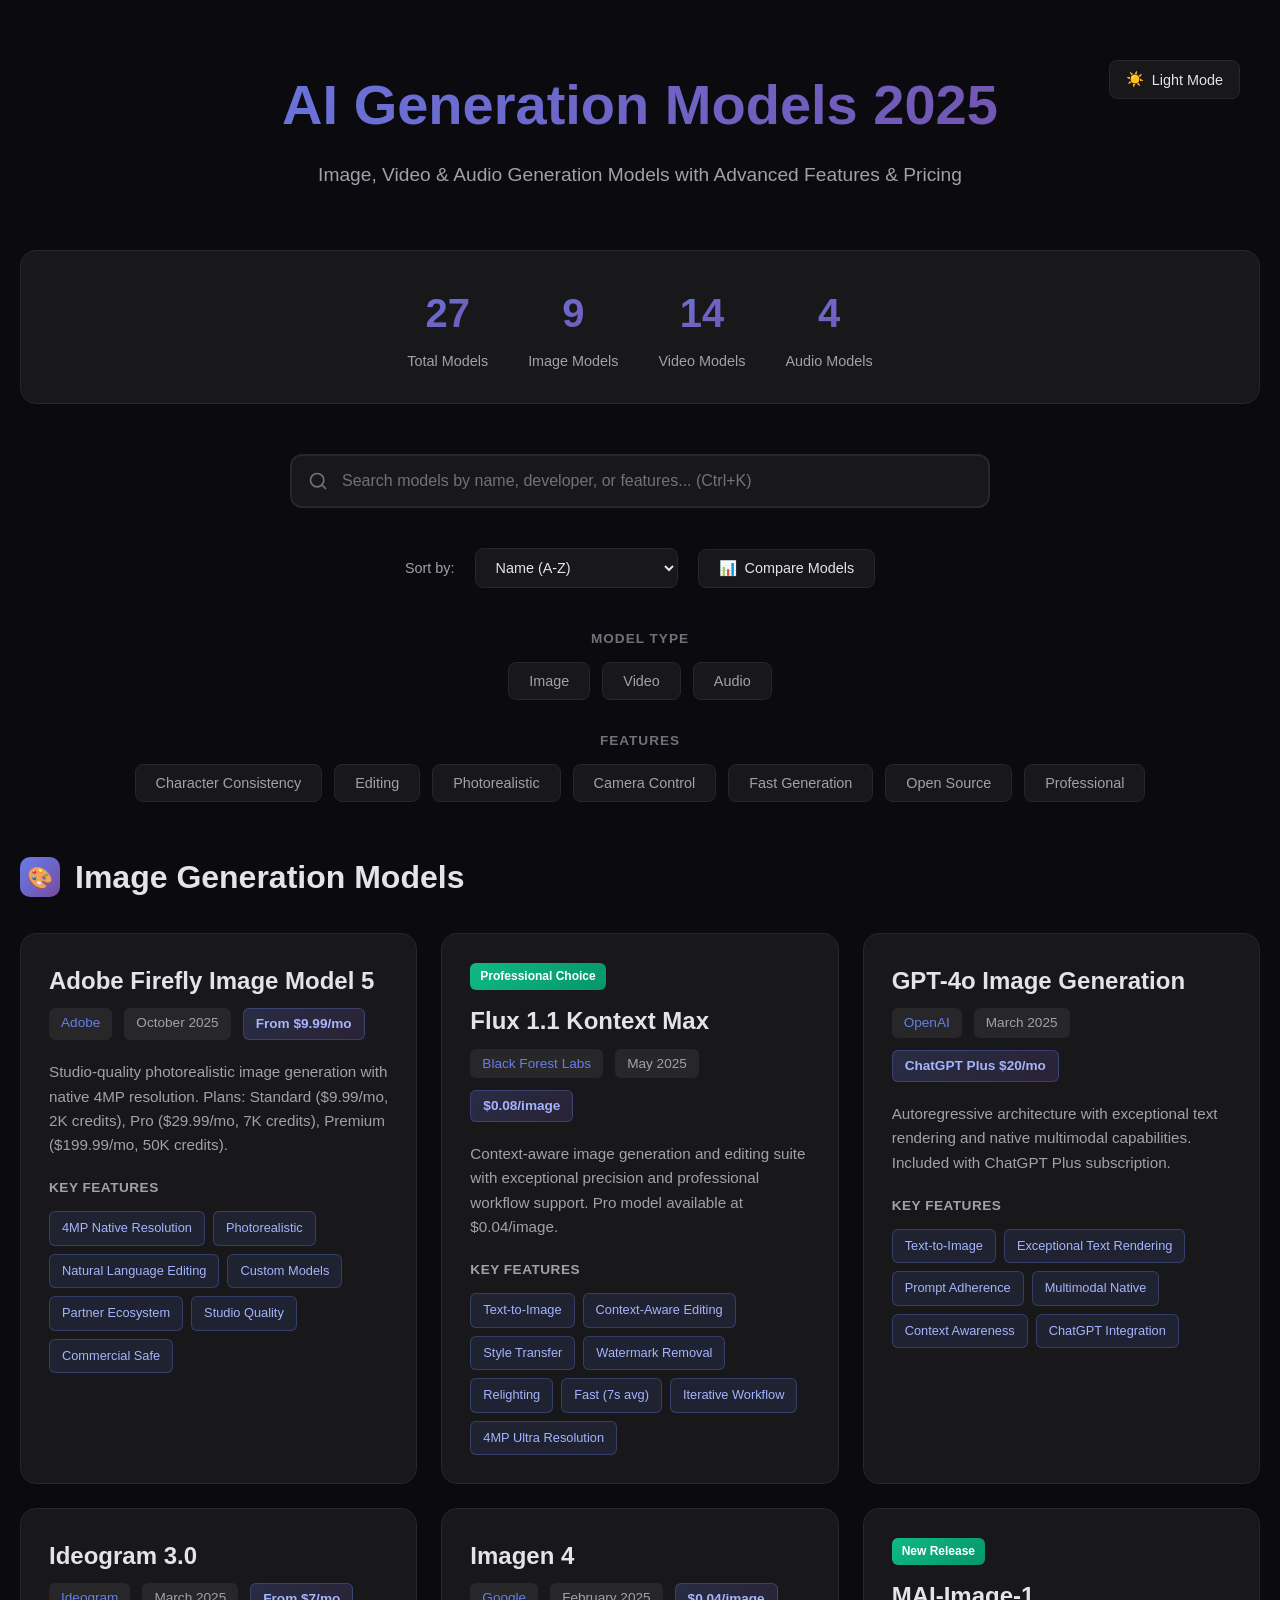
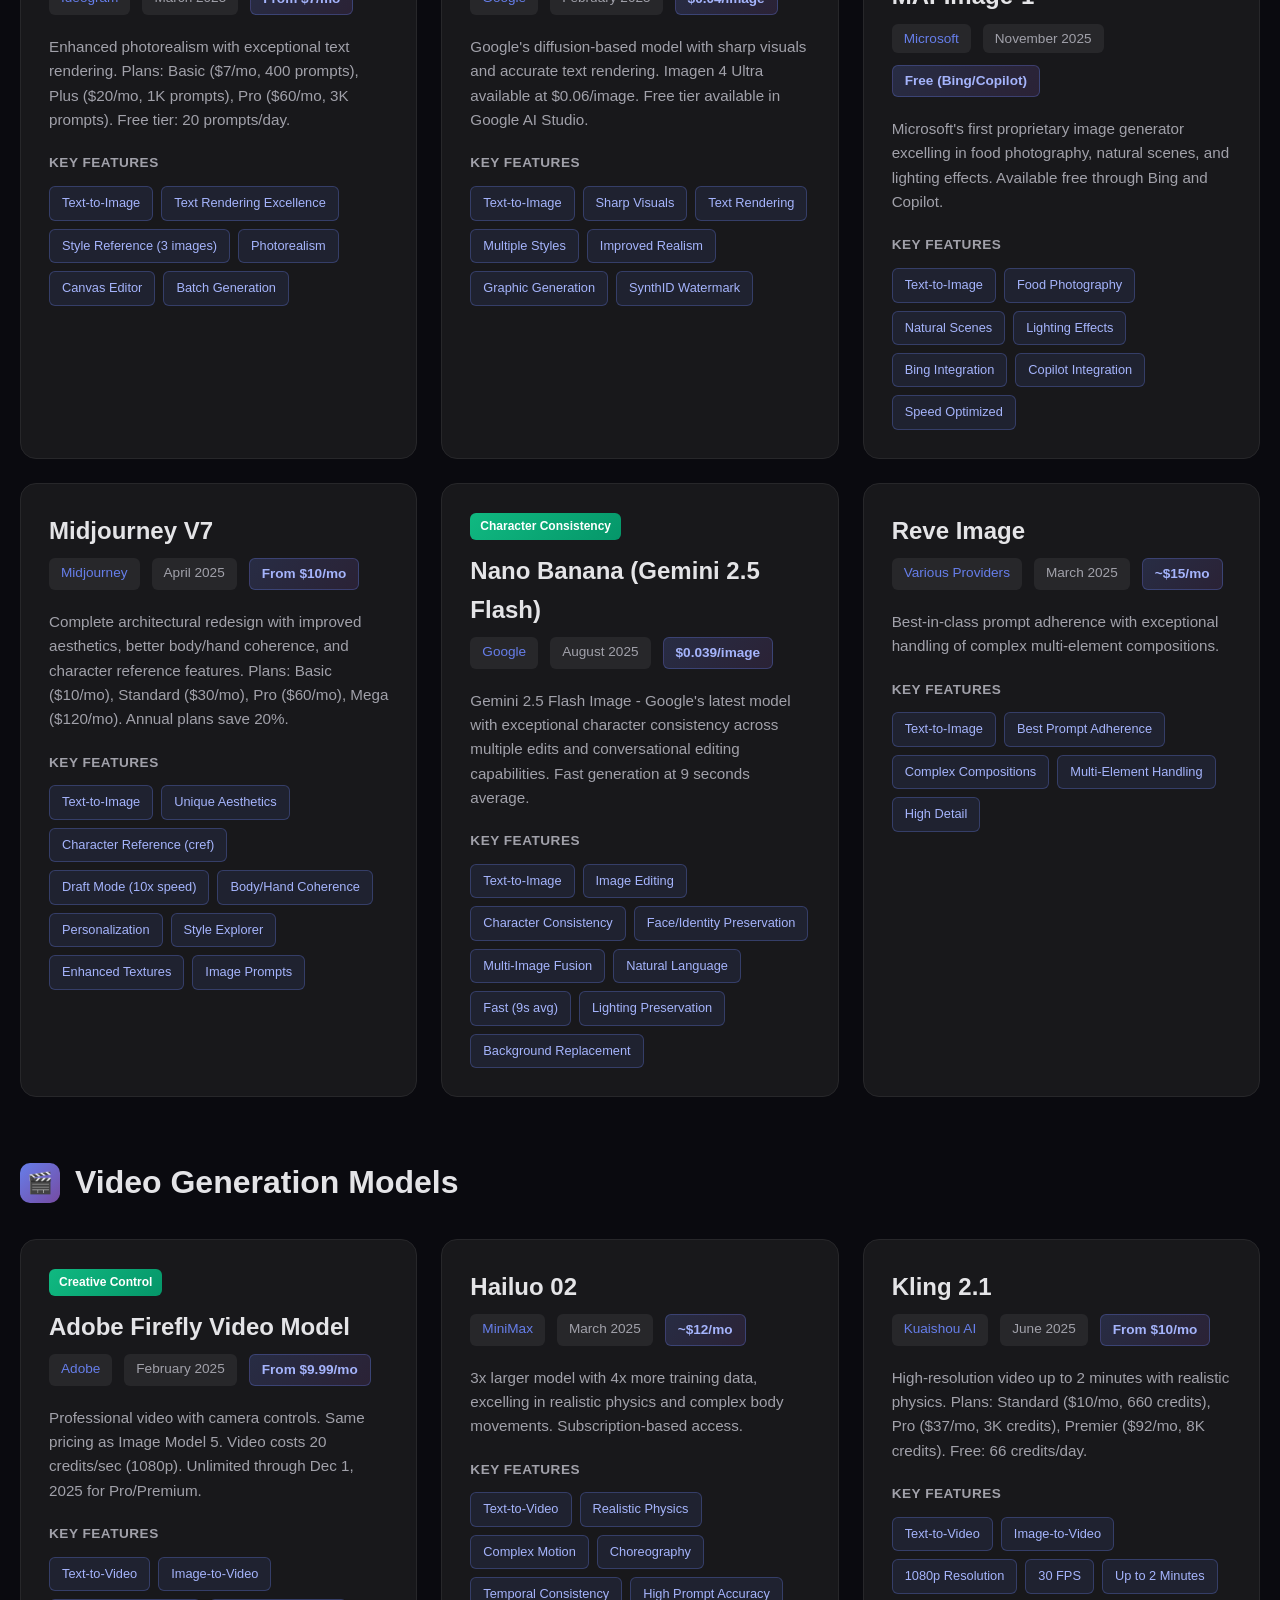
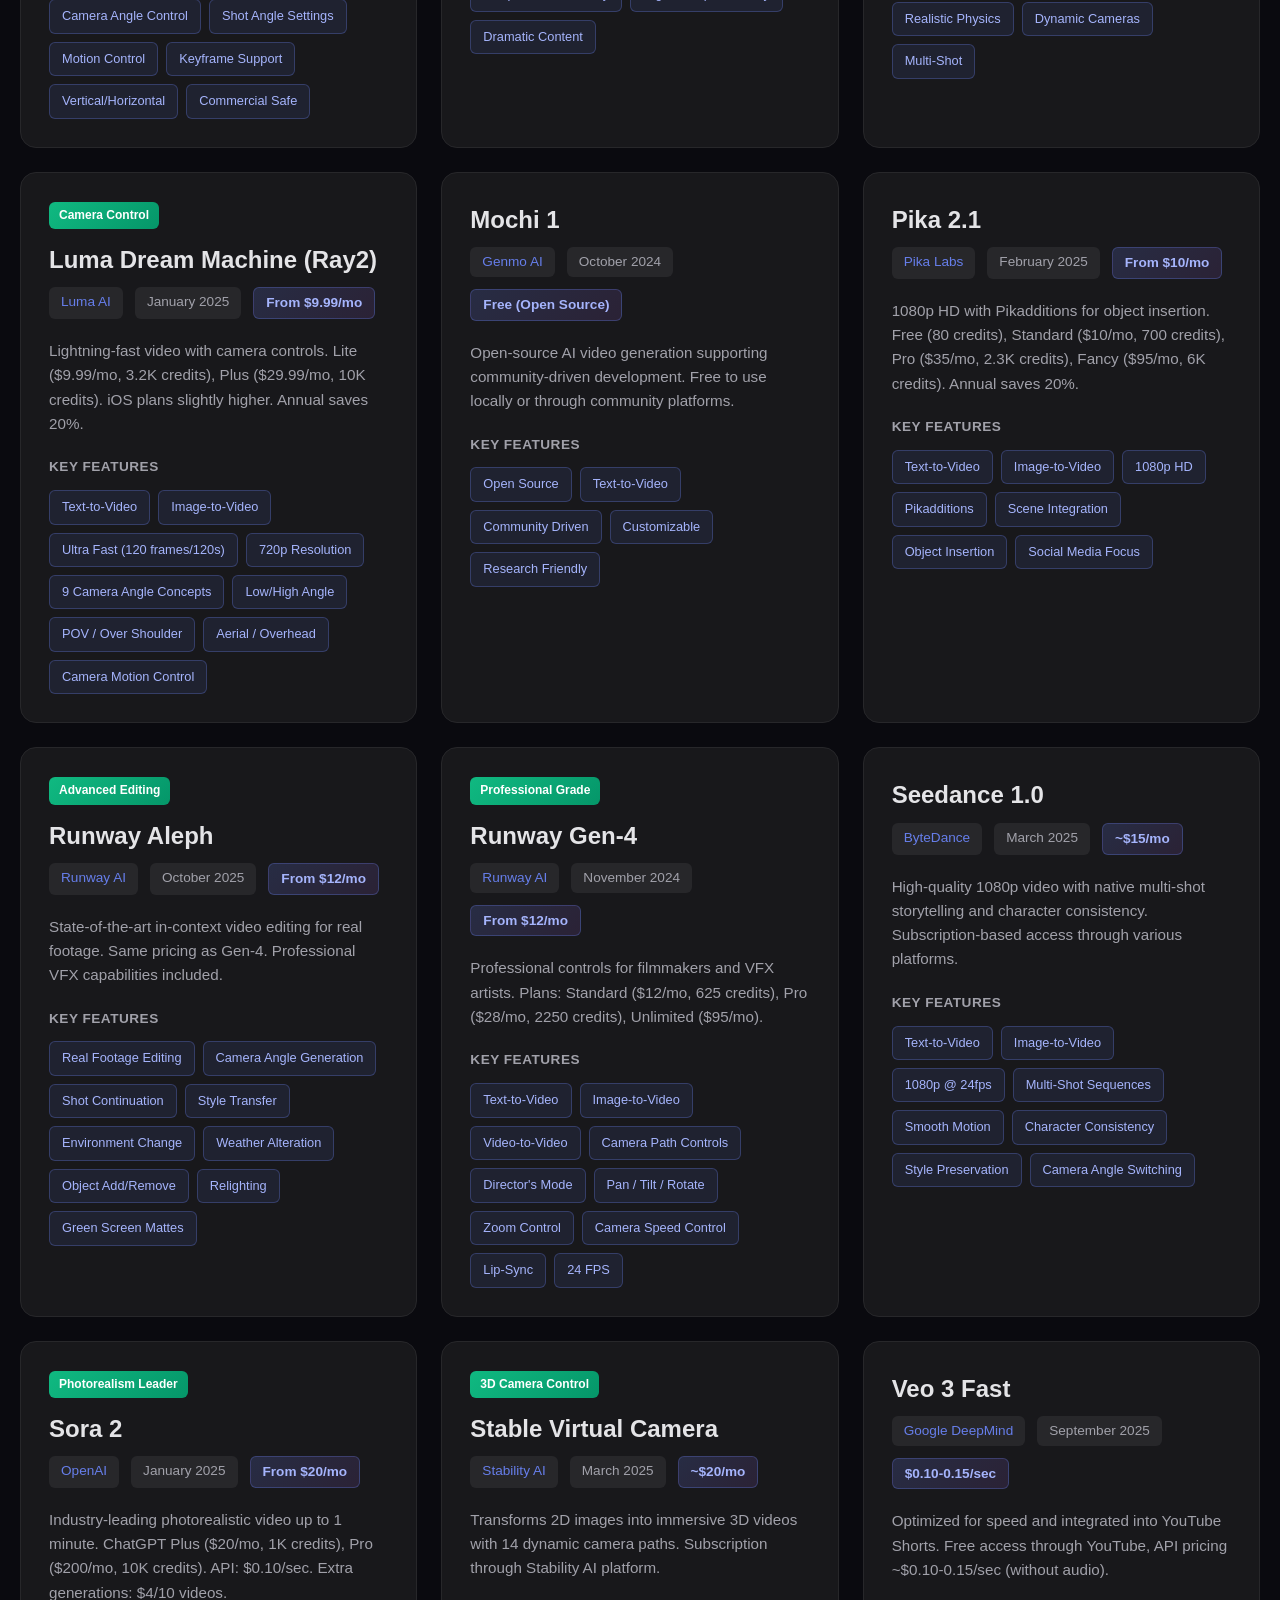
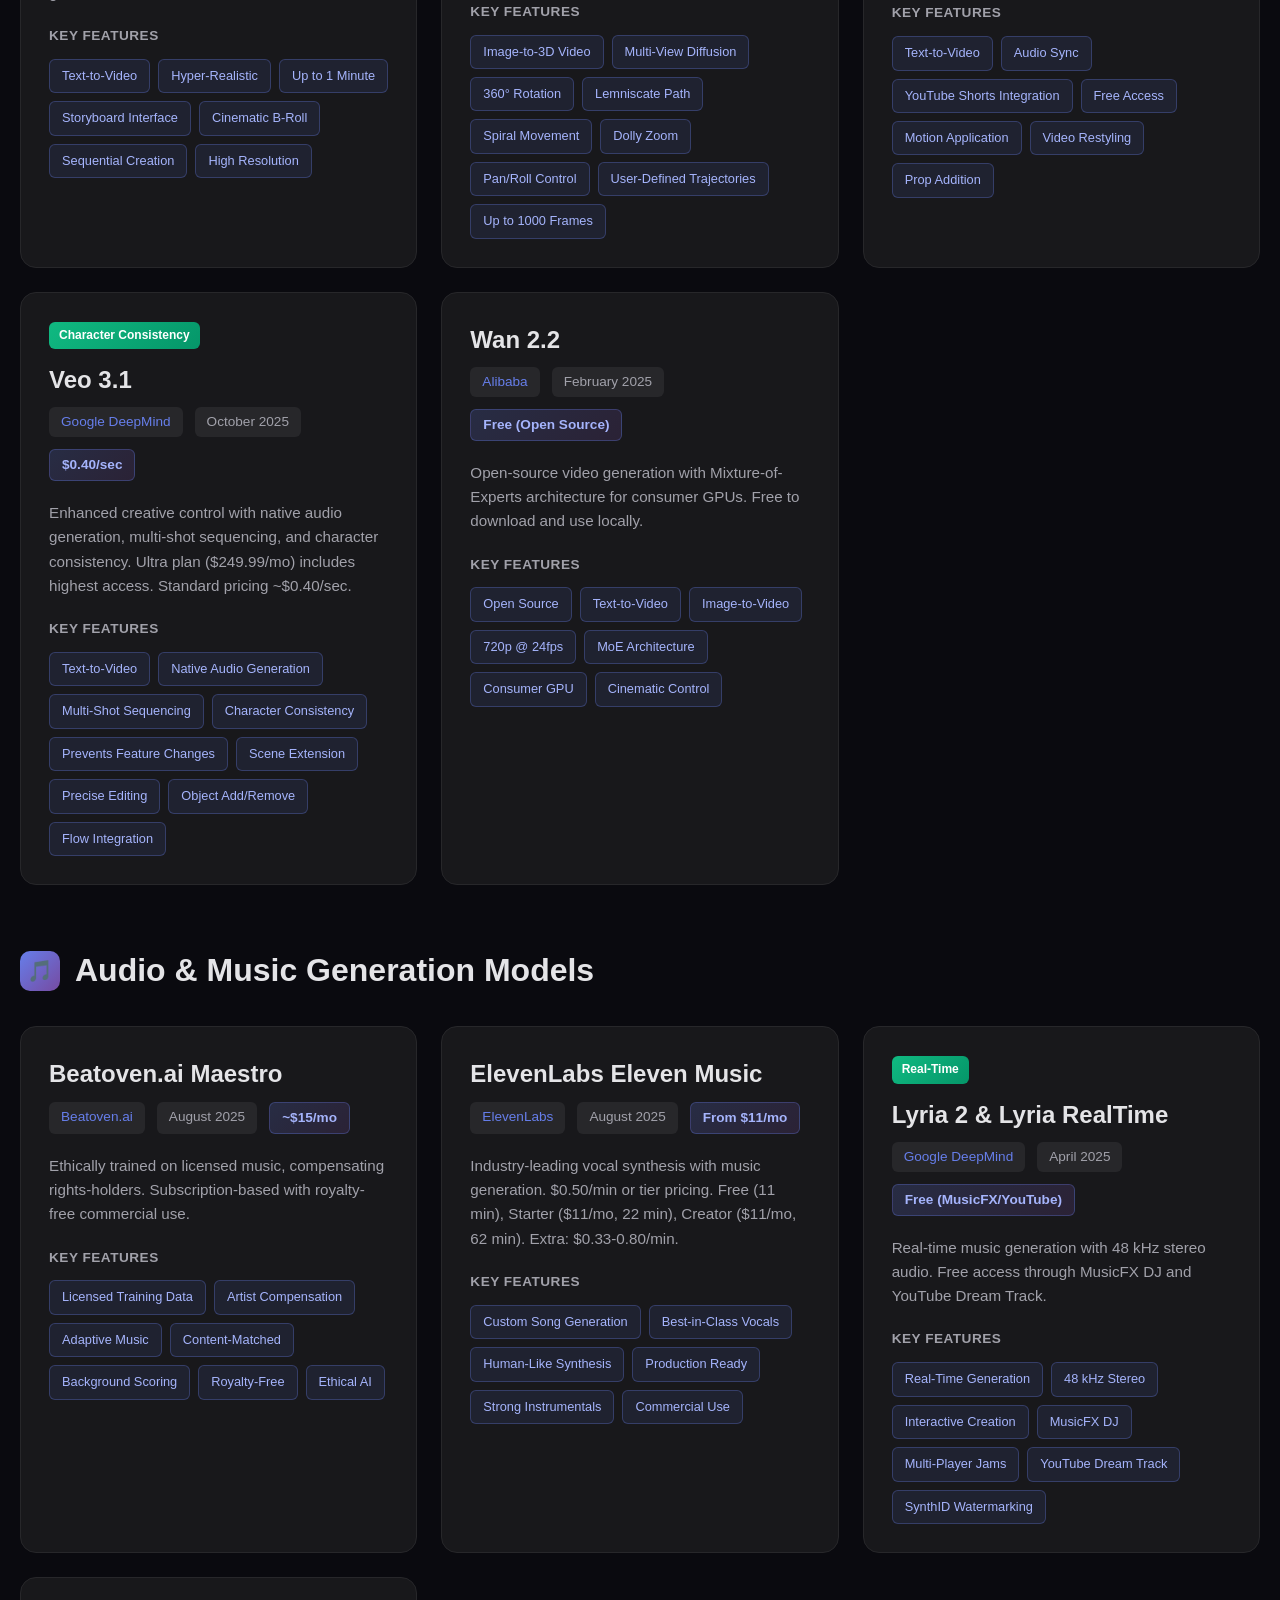
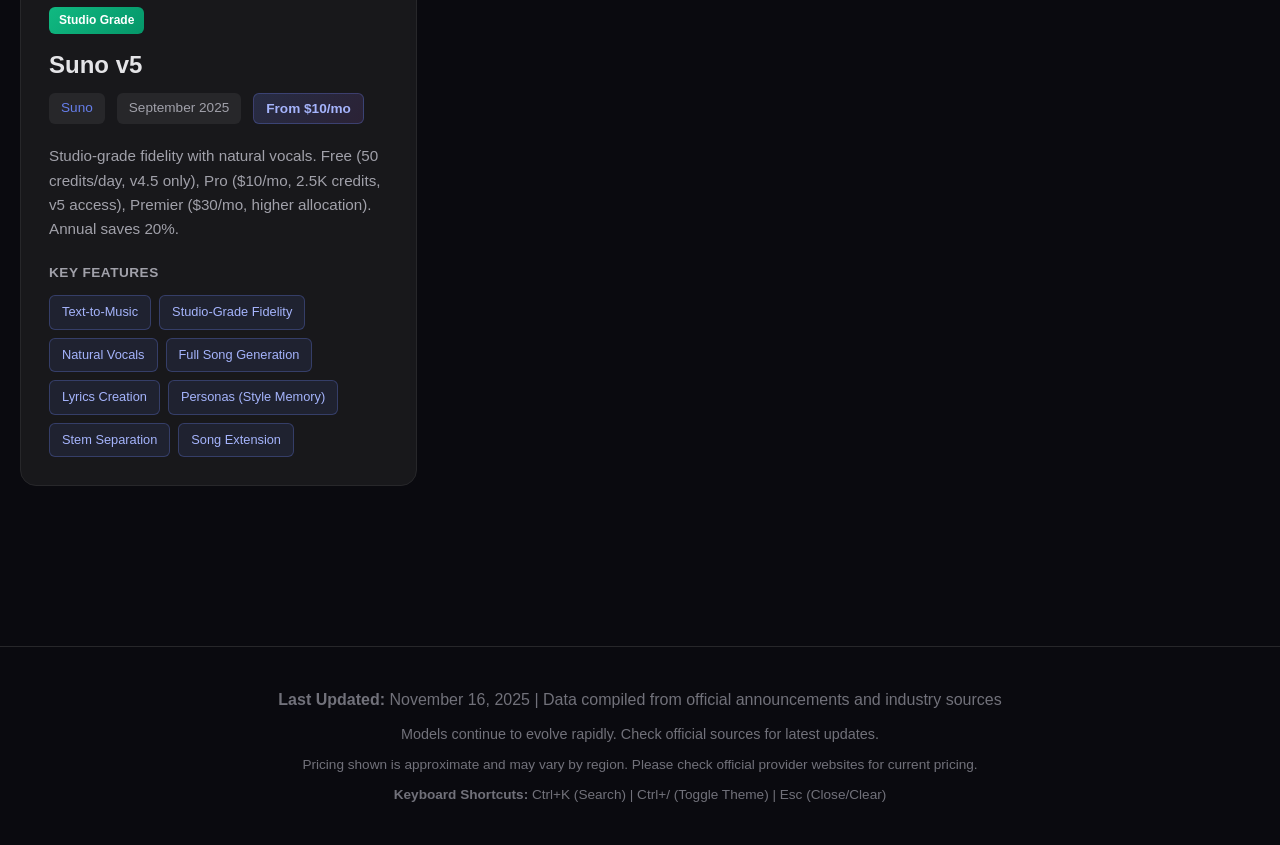
==== commit 86a0ffd0: "Enhance AI models showcase with comprehensive improvements Major Enhancements: - Added complete pric" ====
--- a/index.html
+++ b/index.html
@@ -3,382 +3,25 @@
 <head>
     <meta charset="UTF-8">
     <meta name="viewport" content="width=device-width, initial-scale=1.0">
+    <meta name="description" content="Comprehensive showcase of AI image, video, and audio generation models in 2025 with pricing, features, and comparisons.">
+    <meta name="keywords" content="AI models, image generation, video generation, audio generation, AI pricing, Sora, Midjourney, Runway, Veo">
     <title>AI Image, Video & Audio Models 2025 | Comprehensive Showcase</title>
-    <style>
-        * {
-            margin: 0;
-            padding: 0;
-            box-sizing: border-box;
-        }
-
-        body {
-            font-family: -apple-system, BlinkMacSystemFont, 'Segoe UI', Roboto, Oxygen, Ubuntu, Cantarell, sans-serif;
-            background: #0a0a0f;
-            color: #e4e4e7;
-            line-height: 1.6;
-            min-height: 100vh;
-        }
-
-        .container {
-            max-width: 1400px;
-            margin: 0 auto;
-            padding: 40px 20px;
-        }
-
-        header {
-            text-align: center;
-            margin-bottom: 60px;
-            padding-top: 20px;
-        }
-
-        h1 {
-            font-size: 3.5rem;
-            font-weight: 700;
-            background: linear-gradient(135deg, #667eea 0%, #764ba2 100%);
-            -webkit-background-clip: text;
-            -webkit-text-fill-color: transparent;
-            background-clip: text;
-            margin-bottom: 10px;
-        }
-
-        .subtitle {
-            font-size: 1.2rem;
-            color: #a1a1aa;
-            margin-bottom: 40px;
-        }
-
-        .search-container {
-            max-width: 700px;
-            margin: 0 auto 40px;
-        }
-
-        .search-wrapper {
-            position: relative;
-            display: flex;
-            align-items: center;
-        }
-
-        .search-icon {
-            position: absolute;
-            left: 18px;
-            color: #71717a;
-            pointer-events: none;
-        }
-
-        .search-input {
-            width: 100%;
-            padding: 16px 50px 16px 50px;
-            background: #18181b;
-            border: 2px solid #27272a;
-            border-radius: 12px;
-            color: #e4e4e7;
-            font-size: 1rem;
-            transition: all 0.3s ease;
-            outline: none;
-        }
-
-        .search-input:focus {
-            border-color: #667eea;
-            box-shadow: 0 0 0 3px rgba(102, 126, 234, 0.1);
-        }
-
-        .search-input::placeholder {
-            color: #71717a;
-        }
-
-        .clear-search {
-            position: absolute;
-            right: 14px;
-            background: #27272a;
-            border: none;
-            padding: 6px;
-            border-radius: 6px;
-            cursor: pointer;
-            display: flex;
-            align-items: center;
-            justify-content: center;
-            transition: all 0.2s ease;
-            color: #a1a1aa;
-        }
-
-        .clear-search:hover {
-            background: #3f3f46;
-            color: #e4e4e7;
-        }
-
-        .search-results-count {
-            margin-top: 12px;
-            text-align: center;
-            color: #a1a1aa;
-            font-size: 0.9rem;
-        }
-
-        .filters-container {
-            margin-bottom: 50px;
-        }
-
-        .filter-group {
-            margin-bottom: 30px;
-        }
-
-        .filter-label {
-            font-size: 0.85rem;
-            font-weight: 600;
-            color: #71717a;
-            text-transform: uppercase;
-            letter-spacing: 1px;
-            margin-bottom: 12px;
-            text-align: center;
-        }
-
-        .filters {
-            display: flex;
-            flex-wrap: wrap;
-            gap: 12px;
-            justify-content: center;
-        }
-
-        .filter-btn {
-            padding: 10px 20px;
-            background: #18181b;
-            border: 1px solid #27272a;
-            color: #a1a1aa;
-            border-radius: 8px;
-            cursor: pointer;
-            transition: all 0.3s ease;
-            font-size: 0.9rem;
-            font-weight: 500;
-        }
-
-        .filter-btn:hover {
-            border-color: #667eea;
-            color: #e4e4e7;
-            transform: translateY(-2px);
-        }
-
-        .filter-btn.active {
-            background: linear-gradient(135deg, #667eea 0%, #764ba2 100%);
-            border-color: transparent;
-            color: white;
-        }
-
-        .category-section {
-            margin-bottom: 60px;
-        }
-
-        .category-title {
-            font-size: 2rem;
-            font-weight: 600;
-            margin-bottom: 30px;
-            color: #fafafa;
-            display: flex;
-            align-items: center;
-            gap: 15px;
-        }
-
-        .category-icon {
-            width: 40px;
-            height: 40px;
-            background: linear-gradient(135deg, #667eea 0%, #764ba2 100%);
-            border-radius: 10px;
-            display: flex;
-            align-items: center;
-            justify-content: center;
-            font-size: 1.3rem;
-        }
-
-        .models-grid {
-            display: grid;
-            grid-template-columns: repeat(auto-fill, minmax(380px, 1fr));
-            gap: 24px;
-        }
-
-        .model-card {
-            background: #18181b;
-            border: 1px solid #27272a;
-            border-radius: 16px;
-            padding: 28px;
-            transition: all 0.3s ease;
-            position: relative;
-            overflow: hidden;
-        }
-
-        .model-card::before {
-            content: '';
-            position: absolute;
-            top: 0;
-            left: 0;
-            right: 0;
-            height: 3px;
-            background: linear-gradient(90deg, #667eea 0%, #764ba2 100%);
-            opacity: 0;
-            transition: opacity 0.3s ease;
-        }
-
-        .model-card:hover {
-            border-color: #667eea;
-            transform: translateY(-4px);
-            box-shadow: 0 20px 40px rgba(102, 126, 234, 0.15);
-        }
-
-        .model-card:hover::before {
-            opacity: 1;
-        }
-
-        .model-header {
-            margin-bottom: 20px;
-        }
-
-        .model-name {
-            font-size: 1.5rem;
-            font-weight: 600;
-            color: #fafafa;
-            margin-bottom: 8px;
-        }
-
-        .model-meta {
-            display: flex;
-            flex-wrap: wrap;
-            gap: 12px;
-            margin-bottom: 12px;
-        }
-
-        .meta-tag {
-            font-size: 0.85rem;
-            padding: 4px 12px;
-            background: #27272a;
-            border-radius: 6px;
-            color: #a1a1aa;
-        }
-
-        .pricing-tag {
-            background: linear-gradient(135deg, rgba(102, 126, 234, 0.2) 0%, rgba(118, 75, 162, 0.2) 100%);
-            border: 1px solid rgba(102, 126, 234, 0.3);
-            color: #a5b4fc;
-            font-weight: 600;
-        }
-
-        .developer {
-            color: #667eea;
-        }
-
-        .release-date {
-            color: #a1a1aa;
-        }
-
-        .model-description {
-            color: #a1a1aa;
-            margin-bottom: 20px;
-            font-size: 0.95rem;
-            line-height: 1.6;
-        }
-
-        .features-section {
-            margin-top: 20px;
-        }
-
-        .features-title {
-            font-size: 0.85rem;
-            font-weight: 600;
-            color: #a1a1aa;
-            margin-bottom: 12px;
-            text-transform: uppercase;
-            letter-spacing: 0.5px;
-        }
-
-        .tags {
-            display: flex;
-            flex-wrap: wrap;
-            gap: 8px;
-        }
-
-        .tag {
-            padding: 6px 12px;
-            background: rgba(102, 126, 234, 0.1);
-            border: 1px solid rgba(102, 126, 234, 0.3);
-            border-radius: 6px;
-            font-size: 0.8rem;
-            color: #a5b4fc;
-            transition: all 0.2s ease;
-        }
-
-        .tag:hover {
-            background: rgba(102, 126, 234, 0.2);
-            transform: scale(1.05);
-        }
-
-        .highlight-badge {
-            display: inline-block;
-            padding: 4px 10px;
-            background: linear-gradient(135deg, #10b981 0%, #059669 100%);
-            border-radius: 6px;
-            font-size: 0.75rem;
-            font-weight: 600;
-            color: white;
-            margin-bottom: 12px;
-        }
-
-        footer {
-            text-align: center;
-            padding: 40px 20px;
-            margin-top: 60px;
-            border-top: 1px solid #27272a;
-            color: #71717a;
-        }
-
-        @media (max-width: 768px) {
-            h1 {
-                font-size: 2.5rem;
-            }
-
-            .models-grid {
-                grid-template-columns: 1fr;
-            }
-
-            .category-title {
-                font-size: 1.5rem;
-            }
-        }
-
-        .stats-bar {
-            display: flex;
-            justify-content: center;
-            gap: 40px;
-            margin-bottom: 50px;
-            padding: 30px;
-            background: #18181b;
-            border: 1px solid #27272a;
-            border-radius: 16px;
-        }
-
-        .stat-item {
-            text-align: center;
-        }
-
-        .stat-number {
-            font-size: 2.5rem;
-            font-weight: 700;
-            background: linear-gradient(135deg, #667eea 0%, #764ba2 100%);
-            -webkit-background-clip: text;
-            -webkit-text-fill-color: transparent;
-            background-clip: text;
-        }
-
-        .stat-label {
-            font-size: 0.9rem;
-            color: #a1a1aa;
-            margin-top: 5px;
-        }
-    </style>
+    <link rel="stylesheet" href="styles.css">
 </head>
 <body>
+    <!-- Screen reader announcements -->
+    <div id="aria-announcements" class="visually-hidden" role="status" aria-live="polite" aria-atomic="true"></div>
+
     <div class="container">
         <header>
+            <button id="themeToggle" class="theme-toggle" aria-label="Toggle theme">
+                🌙 <span>Light Mode</span>
+            </button>
             <h1>AI Generation Models 2025</h1>
-            <p class="subtitle">Image, Video & Audio Generation Models with Advanced Features</p>
+            <p class="subtitle">Image, Video & Audio Generation Models with Advanced Features & Pricing</p>
         </header>
 
-        <div class="stats-bar">
+        <div class="stats-bar" role="region" aria-label="Statistics">
             <div class="stat-item">
                 <div class="stat-number">27</div>
                 <div class="stat-label">Total Models</div>
@@ -397,9 +40,9 @@
             </div>
         </div>
 
-        <div class="search-container">
+        <div class="search-container" role="search">
             <div class="search-wrapper">
-                <svg class="search-icon" width="20" height="20" viewBox="0 0 24 24" fill="none" stroke="currentColor" stroke-width="2" stroke-linecap="round" stroke-linejoin="round">
+                <svg class="search-icon" width="20" height="20" viewBox="0 0 24 24" fill="none" stroke="currentColor" stroke-width="2" stroke-linecap="round" stroke-linejoin="round" aria-hidden="true">
                     <circle cx="11" cy="11" r="8"></circle>
                     <path d="m21 21-4.35-4.35"></path>
                 </svg>
@@ -407,39 +50,53 @@
                     type="text"
                     id="searchInput"
                     class="search-input"
-                    placeholder="Search models by name, developer, or features..."
+                    placeholder="Search models by name, developer, or features... (Ctrl+K)"
                     autocomplete="off"
+                    aria-label="Search models"
                 />
-                <button class="clear-search" id="clearSearch" style="display: none;">
-                    <svg width="16" height="16" viewBox="0 0 24 24" fill="none" stroke="currentColor" stroke-width="2" stroke-linecap="round" stroke-linejoin="round">
+                <button class="clear-search" id="clearSearch" style="display: none;" aria-label="Clear search">
+                    <svg width="16" height="16" viewBox="0 0 24 24" fill="none" stroke="currentColor" stroke-width="2" stroke-linecap="round" stroke-linejoin="round" aria-hidden="true">
                         <line x1="18" y1="6" x2="6" y2="18"></line>
                         <line x1="6" y1="6" x2="18" y2="18"></line>
                     </svg>
                 </button>
             </div>
-            <div class="search-results-count" id="searchResultsCount"></div>
+            <div class="search-results-count" id="searchResultsCount" aria-live="polite"></div>
         </div>
 
-        <div class="filters-container">
+        <div class="sorting-controls">
+            <label for="sortSelect" class="sort-label">Sort by:</label>
+            <select id="sortSelect" class="sort-select" aria-label="Sort models">
+                <option value="name">Name (A-Z)</option>
+                <option value="price-low">Price (Low to High)</option>
+                <option value="price-high">Price (High to Low)</option>
+                <option value="date">Release Date (Newest)</option>
+            </select>
+            <button id="comparisonToggle" class="comparison-toggle" aria-label="Toggle comparison mode">
+                <span>📊</span> Compare Models
+            </button>
+        </div>
+
+        <div class="filters-container" role="region" aria-label="Filters">
             <div class="filter-group">
                 <div class="filter-label">Model Type</div>
                 <div class="filters">
-                    <button class="filter-btn" data-filter="image">Image</button>
-                    <button class="filter-btn" data-filter="video">Video</button>
-                    <button class="filter-btn" data-filter="audio">Audio</button>
+                    <button class="filter-btn" data-filter="image" aria-pressed="false">Image</button>
+                    <button class="filter-btn" data-filter="video" aria-pressed="false">Video</button>
+                    <button class="filter-btn" data-filter="audio" aria-pressed="false">Audio</button>
                 </div>
             </div>
 
             <div class="filter-group">
                 <div class="filter-label">Features</div>
                 <div class="filters">
-                    <button class="filter-btn" data-filter="consistency">Character Consistency</button>
-                    <button class="filter-btn" data-filter="editing">Editing</button>
-                    <button class="filter-btn" data-filter="realistic">Photorealistic</button>
-                    <button class="filter-btn" data-filter="camera-control">Camera Control</button>
-                    <button class="filter-btn" data-filter="fast">Fast Generation</button>
-                    <button class="filter-btn" data-filter="opensource">Open Source</button>
-                    <button class="filter-btn" data-filter="professional">Professional</button>
+                    <button class="filter-btn" data-filter="consistency" aria-pressed="false">Character Consistency</button>
+                    <button class="filter-btn" data-filter="editing" aria-pressed="false">Editing</button>
+                    <button class="filter-btn" data-filter="realistic" aria-pressed="false">Photorealistic</button>
+                    <button class="filter-btn" data-filter="camera-control" aria-pressed="false">Camera Control</button>
+                    <button class="filter-btn" data-filter="fast" aria-pressed="false">Fast Generation</button>
+                    <button class="filter-btn" data-filter="opensource" aria-pressed="false">Open Source</button>
+                    <button class="filter-btn" data-filter="professional" aria-pressed="false">Professional</button>
                 </div>
             </div>
         </div>
@@ -447,24 +104,24 @@
         <!-- IMAGE MODELS SECTION -->
         <section class="category-section" data-category="image">
             <h2 class="category-title">
-                <span class="category-icon">🎨</span>
+                <span class="category-icon" aria-hidden="true">🎨</span>
                 Image Generation Models
             </h2>
             <div class="models-grid">
 
                 <!-- Nano Banana -->
-                <div class="model-card" data-tags="image editing realistic fast consistency">
+                <article class="model-card" data-tags="image editing realistic fast consistency" data-price="0.039" data-date="2025-08">
                     <div class="highlight-badge">Character Consistency</div>
                     <div class="model-header">
-                        <h3 class="model-name">Nano Banana</h3>
+                        <h3 class="model-name">Nano Banana (Gemini 2.5 Flash)</h3>
                         <div class="model-meta">
                             <span class="meta-tag developer">Google</span>
                             <span class="meta-tag release-date">August 2025</span>
-                            <span class="meta-tag" style="color: #10b981; font-weight: 600;">$0.039/image</span>
-                        </div>
-                    </div>
-                    <p class="model-description">
-                        Gemini 2.5 Flash Image - Google's latest model with exceptional character consistency across multiple edits and conversational editing capabilities.
+                            <span class="meta-tag pricing-tag">$0.039/image</span>
+                        </div>
+                    </div>
+                    <p class="model-description">
+                        Gemini 2.5 Flash Image - Google's latest model with exceptional character consistency across multiple edits and conversational editing capabilities. Fast generation at 9 seconds average.
                     </p>
                     <div class="features-section">
                         <h4 class="features-title">Key Features</h4>
@@ -480,21 +137,21 @@
                             <span class="tag">Background Replacement</span>
                         </div>
                     </div>
-                </div>
+                </article>
 
                 <!-- Flux Kontext -->
-                <div class="model-card" data-tags="image editing professional precise realistic">
+                <article class="model-card" data-tags="image editing professional precise realistic" data-price="0.08" data-date="2025-05">
                     <div class="highlight-badge">Professional Choice</div>
                     <div class="model-header">
                         <h3 class="model-name">Flux 1.1 Kontext Max</h3>
                         <div class="model-meta">
                             <span class="meta-tag developer">Black Forest Labs</span>
-                            <span class="meta-tag release-date">2025</span>
-                            <span class="meta-tag" style="color: #10b981; font-weight: 600;">$0.04/generation</span>
-                        </div>
-                    </div>
-                    <p class="model-description">
-                        Context-aware image generation and editing suite with exceptional precision and professional workflow support.
+                            <span class="meta-tag release-date">May 2025</span>
+                            <span class="meta-tag pricing-tag">$0.08/image</span>
+                        </div>
+                    </div>
+                    <p class="model-description">
+                        Context-aware image generation and editing suite with exceptional precision and professional workflow support. Pro model available at $0.04/image.
                     </p>
                     <div class="features-section">
                         <h4 class="features-title">Key Features</h4>
@@ -509,20 +166,20 @@
                             <span class="tag">4MP Ultra Resolution</span>
                         </div>
                     </div>
-                </div>
+                </article>
 
                 <!-- Midjourney V7 -->
-                <div class="model-card" data-tags="image artistic creative aesthetic consistency">
+                <article class="model-card" data-tags="image artistic creative aesthetic consistency" data-price="10" data-date="2025-04">
                     <div class="model-header">
                         <h3 class="model-name">Midjourney V7</h3>
                         <div class="model-meta">
                             <span class="meta-tag developer">Midjourney</span>
                             <span class="meta-tag release-date">April 2025</span>
-                            <span class="meta-tag" style="color: #10b981; font-weight: 600;">From $10/mo</span>
-                        </div>
-                    </div>
-                    <p class="model-description">
-                        Complete architectural redesign with improved aesthetics, better body/hand coherence, and character reference features for maintaining consistent characters. Plans: Basic ($10/mo), Standard ($30/mo), Pro ($60/mo), Mega ($120/mo).
+                            <span class="meta-tag pricing-tag">From $10/mo</span>
+                        </div>
+                    </div>
+                    <p class="model-description">
+                        Complete architectural redesign with improved aesthetics, better body/hand coherence, and character reference features. Plans: Basic ($10/mo), Standard ($30/mo), Pro ($60/mo), Mega ($120/mo). Annual plans save 20%.
                     </p>
                     <div class="features-section">
                         <h4 class="features-title">Key Features</h4>
@@ -538,20 +195,21 @@
                             <span class="tag">Image Prompts</span>
                         </div>
                     </div>
-                </div>
+                </article>
 
                 <!-- MAI-Image-1 -->
-                <div class="model-card" data-tags="image realistic fast microsoft">
+                <article class="model-card" data-tags="image realistic fast microsoft" data-price="0" data-date="2025-11">
                     <div class="highlight-badge">New Release</div>
                     <div class="model-header">
                         <h3 class="model-name">MAI-Image-1</h3>
                         <div class="model-meta">
                             <span class="meta-tag developer">Microsoft</span>
                             <span class="meta-tag release-date">November 2025</span>
-                        </div>
-                    </div>
-                    <p class="model-description">
-                        Microsoft's first proprietary image generator excelling in food photography, natural scenes, and lighting effects.
+                            <span class="meta-tag pricing-tag">Free (Bing/Copilot)</span>
+                        </div>
+                    </div>
+                    <p class="model-description">
+                        Microsoft's first proprietary image generator excelling in food photography, natural scenes, and lighting effects. Available free through Bing and Copilot.
                     </p>
                     <div class="features-section">
                         <h4 class="features-title">Key Features</h4>
@@ -565,19 +223,20 @@
                             <span class="tag">Speed Optimized</span>
                         </div>
                     </div>
-                </div>
+                </article>
 
                 <!-- Adobe Firefly Image Model 5 -->
-                <div class="model-card" data-tags="image realistic professional editing">
+                <article class="model-card" data-tags="image realistic professional editing" data-price="9.99" data-date="2025-10">
                     <div class="model-header">
                         <h3 class="model-name">Adobe Firefly Image Model 5</h3>
                         <div class="model-meta">
                             <span class="meta-tag developer">Adobe</span>
                             <span class="meta-tag release-date">October 2025</span>
-                        </div>
-                    </div>
-                    <p class="model-description">
-                        Studio-quality photorealistic image generation with native 4MP resolution and ecosystem integration.
+                            <span class="meta-tag pricing-tag">From $9.99/mo</span>
+                        </div>
+                    </div>
+                    <p class="model-description">
+                        Studio-quality photorealistic image generation with native 4MP resolution. Plans: Standard ($9.99/mo, 2K credits), Pro ($29.99/mo, 7K credits), Premium ($199.99/mo, 50K credits).
                     </p>
                     <div class="features-section">
                         <h4 class="features-title">Key Features</h4>
@@ -591,19 +250,20 @@
                             <span class="tag">Commercial Safe</span>
                         </div>
                     </div>
-                </div>
+                </article>
 
                 <!-- GPT-4o Image -->
-                <div class="model-card" data-tags="image realistic text professional">
+                <article class="model-card" data-tags="image realistic text professional" data-price="20" data-date="2025-03">
                     <div class="model-header">
                         <h3 class="model-name">GPT-4o Image Generation</h3>
                         <div class="model-meta">
                             <span class="meta-tag developer">OpenAI</span>
                             <span class="meta-tag release-date">March 2025</span>
-                        </div>
-                    </div>
-                    <p class="model-description">
-                        Autoregressive architecture with exceptional text rendering and native multimodal capabilities.
+                            <span class="meta-tag pricing-tag">ChatGPT Plus $20/mo</span>
+                        </div>
+                    </div>
+                    <p class="model-description">
+                        Autoregressive architecture with exceptional text rendering and native multimodal capabilities. Included with ChatGPT Plus subscription.
                     </p>
                     <div class="features-section">
                         <h4 class="features-title">Key Features</h4>
@@ -616,15 +276,16 @@
                             <span class="tag">ChatGPT Integration</span>
                         </div>
                     </div>
-                </div>
+                </article>
 
                 <!-- Reve Image -->
-                <div class="model-card" data-tags="image realistic precise">
+                <article class="model-card" data-tags="image realistic precise" data-price="15" data-date="2025-03">
                     <div class="model-header">
                         <h3 class="model-name">Reve Image</h3>
                         <div class="model-meta">
-                            <span class="meta-tag developer">Various</span>
+                            <span class="meta-tag developer">Various Providers</span>
                             <span class="meta-tag release-date">March 2025</span>
+                            <span class="meta-tag pricing-tag">~$15/mo</span>
                         </div>
                     </div>
                     <p class="model-description">
@@ -640,19 +301,20 @@
                             <span class="tag">High Detail</span>
                         </div>
                     </div>
-                </div>
+                </article>
 
                 <!-- Ideogram 3.0 -->
-                <div class="model-card" data-tags="image text design realistic">
+                <article class="model-card" data-tags="image text design realistic" data-price="7" data-date="2025-03">
                     <div class="model-header">
                         <h3 class="model-name">Ideogram 3.0</h3>
                         <div class="model-meta">
                             <span class="meta-tag developer">Ideogram</span>
-                            <span class="meta-tag release-date">2025</span>
-                        </div>
-                    </div>
-                    <p class="model-description">
-                        Enhanced photorealism with exceptional text rendering and style reference system supporting multiple guide images.
+                            <span class="meta-tag release-date">March 2025</span>
+                            <span class="meta-tag pricing-tag">From $7/mo</span>
+                        </div>
+                    </div>
+                    <p class="model-description">
+                        Enhanced photorealism with exceptional text rendering. Plans: Basic ($7/mo, 400 prompts), Plus ($20/mo, 1K prompts), Pro ($60/mo, 3K prompts). Free tier: 20 prompts/day.
                     </p>
                     <div class="features-section">
                         <h4 class="features-title">Key Features</h4>
@@ -665,19 +327,20 @@
                             <span class="tag">Batch Generation</span>
                         </div>
                     </div>
-                </div>
+                </article>
 
                 <!-- Imagen 4 -->
-                <div class="model-card" data-tags="image realistic text google">
+                <article class="model-card" data-tags="image realistic text google" data-price="0.04" data-date="2025-02">
                     <div class="model-header">
                         <h3 class="model-name">Imagen 4</h3>
                         <div class="model-meta">
                             <span class="meta-tag developer">Google</span>
-                            <span class="meta-tag release-date">2025</span>
-                        </div>
-                    </div>
-                    <p class="model-description">
-                        Google's diffusion-based model with sharp visuals, accurate text rendering, and multiple style support.
+                            <span class="meta-tag release-date">February 2025</span>
+                            <span class="meta-tag pricing-tag">$0.04/image</span>
+                        </div>
+                    </div>
+                    <p class="model-description">
+                        Google's diffusion-based model with sharp visuals and accurate text rendering. Imagen 4 Ultra available at $0.06/image. Free tier available in Google AI Studio.
                     </p>
                     <div class="features-section">
                         <h4 class="features-title">Key Features</h4>
@@ -688,9 +351,10 @@
                             <span class="tag">Multiple Styles</span>
                             <span class="tag">Improved Realism</span>
                             <span class="tag">Graphic Generation</span>
-                        </div>
-                    </div>
-                </div>
+                            <span class="tag">SynthID Watermark</span>
+                        </div>
+                    </div>
+                </article>
 
             </div>
         </section>
@@ -698,23 +362,24 @@
         <!-- VIDEO MODELS SECTION -->
         <section class="category-section" data-category="video">
             <h2 class="category-title">
-                <span class="category-icon">🎬</span>
+                <span class="category-icon" aria-hidden="true">🎬</span>
                 Video Generation Models
             </h2>
             <div class="models-grid">
 
                 <!-- Veo 3.1 -->
-                <div class="model-card" data-tags="video audio realistic editing multishot consistency">
+                <article class="model-card" data-tags="video audio realistic editing multishot consistency" data-price="0.40" data-date="2025-10">
                     <div class="highlight-badge">Character Consistency</div>
                     <div class="model-header">
                         <h3 class="model-name">Veo 3.1</h3>
                         <div class="model-meta">
                             <span class="meta-tag developer">Google DeepMind</span>
                             <span class="meta-tag release-date">October 2025</span>
-                        </div>
-                    </div>
-                    <p class="model-description">
-                        Enhanced creative control with native audio generation, multi-shot sequencing, and character consistency across scenes for powerful video storytelling.
+                            <span class="meta-tag pricing-tag">$0.40/sec</span>
+                        </div>
+                    </div>
+                    <p class="model-description">
+                        Enhanced creative control with native audio generation, multi-shot sequencing, and character consistency. Ultra plan ($249.99/mo) includes highest access. Standard pricing ~$0.40/sec.
                     </p>
                     <div class="features-section">
                         <h4 class="features-title">Key Features</h4>
@@ -730,19 +395,20 @@
                             <span class="tag">Flow Integration</span>
                         </div>
                     </div>
-                </div>
+                </article>
 
                 <!-- Veo 3 Fast -->
-                <div class="model-card" data-tags="video audio fast youtube free">
+                <article class="model-card" data-tags="video audio fast youtube free" data-price="0.10" data-date="2025-09">
                     <div class="model-header">
                         <h3 class="model-name">Veo 3 Fast</h3>
                         <div class="model-meta">
                             <span class="meta-tag developer">Google DeepMind</span>
                             <span class="meta-tag release-date">September 2025</span>
-                        </div>
-                    </div>
-                    <p class="model-description">
-                        Optimized for speed and integrated into YouTube Shorts, allowing free creation of video backgrounds and clips with sound.
+                            <span class="meta-tag pricing-tag">$0.10-0.15/sec</span>
+                        </div>
+                    </div>
+                    <p class="model-description">
+                        Optimized for speed and integrated into YouTube Shorts. Free access through YouTube, API pricing ~$0.10-0.15/sec (without audio).
                     </p>
                     <div class="features-section">
                         <h4 class="features-title">Key Features</h4>
@@ -756,20 +422,21 @@
                             <span class="tag">Prop Addition</span>
                         </div>
                     </div>
-                </div>
+                </article>
 
                 <!-- Sora 2 -->
-                <div class="model-card" data-tags="video realistic cinematic professional">
+                <article class="model-card" data-tags="video realistic cinematic professional" data-price="20" data-date="2025-01">
                     <div class="highlight-badge">Photorealism Leader</div>
                     <div class="model-header">
                         <h3 class="model-name">Sora 2</h3>
                         <div class="model-meta">
                             <span class="meta-tag developer">OpenAI</span>
-                            <span class="meta-tag release-date">2024-2025</span>
-                        </div>
-                    </div>
-                    <p class="model-description">
-                        Industry-leading photorealistic video generation up to 1 minute with storyboard interface for sequential creation.
+                            <span class="meta-tag release-date">January 2025</span>
+                            <span class="meta-tag pricing-tag">From $20/mo</span>
+                        </div>
+                    </div>
+                    <p class="model-description">
+                        Industry-leading photorealistic video up to 1 minute. ChatGPT Plus ($20/mo, 1K credits), Pro ($200/mo, 10K credits). API: $0.10/sec. Extra generations: $4/10 videos.
                     </p>
                     <div class="features-section">
                         <h4 class="features-title">Key Features</h4>
@@ -783,21 +450,21 @@
                             <span class="tag">High Resolution</span>
                         </div>
                     </div>
-                </div>
+                </article>
 
                 <!-- Runway Gen-4 -->
-                <div class="model-card" data-tags="video professional editing cinematic realistic camera-control">
+                <article class="model-card" data-tags="video professional editing cinematic realistic camera-control" data-price="12" data-date="2024-11">
                     <div class="highlight-badge">Professional Grade</div>
                     <div class="model-header">
                         <h3 class="model-name">Runway Gen-4</h3>
                         <div class="model-meta">
                             <span class="meta-tag developer">Runway AI</span>
                             <span class="meta-tag release-date">November 2024</span>
-                            <span class="meta-tag" style="color: #10b981; font-weight: 600;">From $12/mo</span>
-                        </div>
-                    </div>
-                    <p class="model-description">
-                        Most advanced Runway model with comprehensive professional controls for filmmakers and VFX artists, featuring advanced camera path controls and director's mode. Standard: $12/mo (625 credits), Pro: $28/mo (2250 credits), Unlimited: $95/mo.
+                            <span class="meta-tag pricing-tag">From $12/mo</span>
+                        </div>
+                    </div>
+                    <p class="model-description">
+                        Professional controls for filmmakers and VFX artists. Plans: Standard ($12/mo, 625 credits), Pro ($28/mo, 2250 credits), Unlimited ($95/mo).
                     </p>
                     <div class="features-section">
                         <h4 class="features-title">Key Features</h4>
@@ -808,27 +475,26 @@
                             <span class="tag">Camera Path Controls</span>
                             <span class="tag">Director's Mode</span>
                             <span class="tag">Pan / Tilt / Rotate</span>
-                            <span class="tag">Zoom In/Out Control</span>
+                            <span class="tag">Zoom Control</span>
                             <span class="tag">Camera Speed Control</span>
                             <span class="tag">Lip-Sync</span>
-                            <span class="tag">Reference Conditioning</span>
                             <span class="tag">24 FPS</span>
-                            <span class="tag">Shot Extension</span>
-                        </div>
-                    </div>
-                </div>
+                        </div>
+                    </div>
+                </article>
 
                 <!-- Kling 2.1 -->
-                <div class="model-card" data-tags="video realistic physics long cinematic">
+                <article class="model-card" data-tags="video realistic physics long cinematic" data-price="10" data-date="2025-06">
                     <div class="model-header">
                         <h3 class="model-name">Kling 2.1</h3>
                         <div class="model-meta">
                             <span class="meta-tag developer">Kuaishou AI</span>
                             <span class="meta-tag release-date">June 2025</span>
-                        </div>
-                    </div>
-                    <p class="model-description">
-                        High-resolution video generation up to 2 minutes with realistic physics simulation and cinematic motion quality.
+                            <span class="meta-tag pricing-tag">From $10/mo</span>
+                        </div>
+                    </div>
+                    <p class="model-description">
+                        High-resolution video up to 2 minutes with realistic physics. Plans: Standard ($10/mo, 660 credits), Pro ($37/mo, 3K credits), Premier ($92/mo, 8K credits). Free: 66 credits/day.
                     </p>
                     <div class="features-section">
                         <h4 class="features-title">Key Features</h4>
@@ -843,20 +509,21 @@
                             <span class="tag">Multi-Shot</span>
                         </div>
                     </div>
-                </div>
+                </article>
 
                 <!-- Luma Dream Machine -->
-                <div class="model-card" data-tags="video fast realistic accessible camera-control">
+                <article class="model-card" data-tags="video fast realistic accessible camera-control" data-price="9.99" data-date="2025-01">
                     <div class="highlight-badge">Camera Control</div>
                     <div class="model-header">
                         <h3 class="model-name">Luma Dream Machine (Ray2)</h3>
                         <div class="model-meta">
                             <span class="meta-tag developer">Luma AI</span>
-                            <span class="meta-tag release-date">2025</span>
-                        </div>
-                    </div>
-                    <p class="model-description">
-                        Lightning-fast video generation with photorealistic motion, smooth transitions, and advanced camera angle concepts for precise cinematic framing control.
+                            <span class="meta-tag release-date">January 2025</span>
+                            <span class="meta-tag pricing-tag">From $9.99/mo</span>
+                        </div>
+                    </div>
+                    <p class="model-description">
+                        Lightning-fast video with camera controls. Lite ($9.99/mo, 3.2K credits), Plus ($29.99/mo, 10K credits). iOS plans slightly higher. Annual saves 20%.
                     </p>
                     <div class="features-section">
                         <h4 class="features-title">Key Features</h4>
@@ -865,29 +532,27 @@
                             <span class="tag">Image-to-Video</span>
                             <span class="tag">Ultra Fast (120 frames/120s)</span>
                             <span class="tag">720p Resolution</span>
-                            <span class="tag">24 FPS</span>
                             <span class="tag">9 Camera Angle Concepts</span>
-                            <span class="tag">Low Angle / High Angle</span>
+                            <span class="tag">Low/High Angle</span>
                             <span class="tag">POV / Over Shoulder</span>
                             <span class="tag">Aerial / Overhead</span>
                             <span class="tag">Camera Motion Control</span>
-                            <span class="tag">Cinematic Movement</span>
-                            <span class="tag">Affordable Pricing</span>
-                        </div>
-                    </div>
-                </div>
+                        </div>
+                    </div>
+                </article>
 
                 <!-- Pika 2.1 -->
-                <div class="model-card" data-tags="video editing realistic social">
+                <article class="model-card" data-tags="video editing realistic social" data-price="10" data-date="2025-02">
                     <div class="model-header">
                         <h3 class="model-name">Pika 2.1</h3>
                         <div class="model-meta">
                             <span class="meta-tag developer">Pika Labs</span>
                             <span class="meta-tag release-date">February 2025</span>
-                        </div>
-                    </div>
-                    <p class="model-description">
-                        High-definition 1080p generation with groundbreaking "Pikadditions" for seamless object and character insertion.
+                            <span class="meta-tag pricing-tag">From $10/mo</span>
+                        </div>
+                    </div>
+                    <p class="model-description">
+                        1080p HD with Pikadditions for object insertion. Free (80 credits), Standard ($10/mo, 700 credits), Pro ($35/mo, 2.3K credits), Fancy ($95/mo, 6K credits). Annual saves 20%.
                     </p>
                     <div class="features-section">
                         <h4 class="features-title">Key Features</h4>
@@ -901,19 +566,20 @@
                             <span class="tag">Social Media Focus</span>
                         </div>
                     </div>
-                </div>
+                </article>
 
                 <!-- Hailuo 02 -->
-                <div class="model-card" data-tags="video physics realistic dramatic">
+                <article class="model-card" data-tags="video physics realistic dramatic" data-price="12" data-date="2025-03">
                     <div class="model-header">
                         <h3 class="model-name">Hailuo 02</h3>
                         <div class="model-meta">
                             <span class="meta-tag developer">MiniMax</span>
-                            <span class="meta-tag release-date">2025</span>
-                        </div>
-                    </div>
-                    <p class="model-description">
-                        3x larger model with 4x more training data, excelling in realistic physics and complex body movements.
+                            <span class="meta-tag release-date">March 2025</span>
+                            <span class="meta-tag pricing-tag">~$12/mo</span>
+                        </div>
+                    </div>
+                    <p class="model-description">
+                        3x larger model with 4x more training data, excelling in realistic physics and complex body movements. Subscription-based access.
                     </p>
                     <div class="features-section">
                         <h4 class="features-title">Key Features</h4>
@@ -927,19 +593,20 @@
                             <span class="tag">Dramatic Content</span>
                         </div>
                     </div>
-                </div>
+                </article>
 
                 <!-- Wan 2.2 -->
-                <div class="model-card" data-tags="video opensource cinematic">
+                <article class="model-card" data-tags="video opensource cinematic" data-price="0" data-date="2025-02">
                     <div class="model-header">
                         <h3 class="model-name">Wan 2.2</h3>
                         <div class="model-meta">
                             <span class="meta-tag developer">Alibaba</span>
-                            <span class="meta-tag release-date">2025</span>
-                        </div>
-                    </div>
-                    <p class="model-description">
-                        Open-source video generation with Mixture-of-Experts architecture and cinematic control for consumer GPUs.
+                            <span class="meta-tag release-date">February 2025</span>
+                            <span class="meta-tag pricing-tag">Free (Open Source)</span>
+                        </div>
+                    </div>
+                    <p class="model-description">
+                        Open-source video generation with Mixture-of-Experts architecture for consumer GPUs. Free to download and use locally.
                     </p>
                     <div class="features-section">
                         <h4 class="features-title">Key Features</h4>
@@ -953,20 +620,21 @@
                             <span class="tag">Cinematic Control</span>
                         </div>
                     </div>
-                </div>
+                </article>
 
                 <!-- Adobe Firefly Video Model -->
-                <div class="model-card" data-tags="video professional camera-control editing">
+                <article class="model-card" data-tags="video professional camera-control editing" data-price="9.99" data-date="2025-02">
                     <div class="highlight-badge">Creative Control</div>
                     <div class="model-header">
                         <h3 class="model-name">Adobe Firefly Video Model</h3>
                         <div class="model-meta">
                             <span class="meta-tag developer">Adobe</span>
                             <span class="meta-tag release-date">February 2025</span>
-                        </div>
-                    </div>
-                    <p class="model-description">
-                        Professional video generation with advanced camera settings including angle, shot type, and motion control, plus keyframe support for precise creative direction.
+                            <span class="meta-tag pricing-tag">From $9.99/mo</span>
+                        </div>
+                    </div>
+                    <p class="model-description">
+                        Professional video with camera controls. Same pricing as Image Model 5. Video costs 20 credits/sec (1080p). Unlimited through Dec 1, 2025 for Pro/Premium.
                     </p>
                     <div class="features-section">
                         <h4 class="features-title">Key Features</h4>
@@ -979,22 +647,22 @@
                             <span class="tag">Keyframe Support</span>
                             <span class="tag">Vertical/Horizontal</span>
                             <span class="tag">Commercial Safe</span>
-                            <span class="tag">Creative Cloud Integration</span>
-                        </div>
-                    </div>
-                </div>
+                        </div>
+                    </div>
+                </article>
 
                 <!-- Seedance 1.0 -->
-                <div class="model-card" data-tags="video realistic multishot consistency">
+                <article class="model-card" data-tags="video realistic multishot consistency" data-price="15" data-date="2025-03">
                     <div class="model-header">
                         <h3 class="model-name">Seedance 1.0</h3>
                         <div class="model-meta">
                             <span class="meta-tag developer">ByteDance</span>
-                            <span class="meta-tag release-date">2025</span>
-                        </div>
-                    </div>
-                    <p class="model-description">
-                        High-quality 1080p video generation with native multi-shot storytelling and strong character style consistency across sequences.
+                            <span class="meta-tag release-date">March 2025</span>
+                            <span class="meta-tag pricing-tag">~$15/mo</span>
+                        </div>
+                    </div>
+                    <p class="model-description">
+                        High-quality 1080p video with native multi-shot storytelling and character consistency. Subscription-based access through various platforms.
                     </p>
                     <div class="features-section">
                         <h4 class="features-title">Key Features</h4>
@@ -1009,19 +677,20 @@
                             <span class="tag">Camera Angle Switching</span>
                         </div>
                     </div>
-                </div>
+                </article>
 
                 <!-- Mochi 1 -->
-                <div class="model-card" data-tags="video opensource">
+                <article class="model-card" data-tags="video opensource" data-price="0" data-date="2024-10">
                     <div class="model-header">
                         <h3 class="model-name">Mochi 1</h3>
                         <div class="model-meta">
                             <span class="meta-tag developer">Genmo AI</span>
                             <span class="meta-tag release-date">October 2024</span>
-                        </div>
-                    </div>
-                    <p class="model-description">
-                        Open-source AI video generation model supporting community-driven development and experimentation.
+                            <span class="meta-tag pricing-tag">Free (Open Source)</span>
+                        </div>
+                    </div>
+                    <p class="model-description">
+                        Open-source AI video generation supporting community-driven development. Free to use locally or through community platforms.
                     </p>
                     <div class="features-section">
                         <h4 class="features-title">Key Features</h4>
@@ -1033,20 +702,21 @@
                             <span class="tag">Research Friendly</span>
                         </div>
                     </div>
-                </div>
+                </article>
 
                 <!-- Stable Virtual Camera -->
-                <div class="model-card" data-tags="video camera-control 3d realistic">
+                <article class="model-card" data-tags="video camera-control 3d realistic" data-price="20" data-date="2025-03">
                     <div class="highlight-badge">3D Camera Control</div>
                     <div class="model-header">
                         <h3 class="model-name">Stable Virtual Camera</h3>
                         <div class="model-meta">
                             <span class="meta-tag developer">Stability AI</span>
                             <span class="meta-tag release-date">March 2025</span>
-                        </div>
-                    </div>
-                    <p class="model-description">
-                        Transforms 2D images into immersive 3D videos with realistic depth and perspective, featuring 14 dynamic camera paths for cinematic control.
+                            <span class="meta-tag pricing-tag">~$20/mo</span>
+                        </div>
+                    </div>
+                    <p class="model-description">
+                        Transforms 2D images into immersive 3D videos with 14 dynamic camera paths. Subscription through Stability AI platform.
                     </p>
                     <div class="features-section">
                         <h4 class="features-title">Key Features</h4>
@@ -1056,28 +726,27 @@
                             <span class="tag">360° Rotation</span>
                             <span class="tag">Lemniscate Path</span>
                             <span class="tag">Spiral Movement</span>
-                            <span class="tag">Dolly Zoom In/Out</span>
-                            <span class="tag">Pan Up/Down/Left/Right</span>
-                            <span class="tag">Roll Control</span>
+                            <span class="tag">Dolly Zoom</span>
+                            <span class="tag">Pan/Roll Control</span>
                             <span class="tag">User-Defined Trajectories</span>
-                            <span class="tag">1-32 Input Images</span>
                             <span class="tag">Up to 1000 Frames</span>
                         </div>
                     </div>
-                </div>
+                </article>
 
                 <!-- Runway Aleph -->
-                <div class="model-card" data-tags="video editing camera-control professional realistic">
+                <article class="model-card" data-tags="video editing camera-control professional realistic" data-price="12" data-date="2025-10">
                     <div class="highlight-badge">Advanced Editing</div>
                     <div class="model-header">
                         <h3 class="model-name">Runway Aleph</h3>
                         <div class="model-meta">
                             <span class="meta-tag developer">Runway AI</span>
                             <span class="meta-tag release-date">October 2025</span>
-                        </div>
-                    </div>
-                    <p class="model-description">
-                        State-of-the-art in-context video model for editing real footage with camera angle generation, object manipulation, relighting, and complex VFX work.
+                            <span class="meta-tag pricing-tag">From $12/mo</span>
+                        </div>
+                    </div>
+                    <p class="model-description">
+                        State-of-the-art in-context video editing for real footage. Same pricing as Gen-4. Professional VFX capabilities included.
                     </p>
                     <div class="features-section">
                         <h4 class="features-title">Key Features</h4>
@@ -1089,13 +758,11 @@
                             <span class="tag">Environment Change</span>
                             <span class="tag">Weather Alteration</span>
                             <span class="tag">Object Add/Remove</span>
-                            <span class="tag">Character Appearance</span>
                             <span class="tag">Relighting</span>
                             <span class="tag">Green Screen Mattes</span>
-                            <span class="tag">Professional VFX</span>
-                        </div>
-                    </div>
-                </div>
+                        </div>
+                    </div>
+                </article>
 
             </div>
         </section>
@@ -1103,23 +770,24 @@
         <!-- AUDIO MODELS SECTION -->
         <section class="category-section" data-category="audio">
             <h2 class="category-title">
-                <span class="category-icon">🎵</span>
+                <span class="category-icon" aria-hidden="true">🎵</span>
                 Audio & Music Generation Models
             </h2>
             <div class="models-grid">
 
                 <!-- Lyria 2 -->
-                <div class="model-card" data-tags="audio music realtime interactive">
+                <article class="model-card" data-tags="audio music realtime interactive" data-price="0" data-date="2025-04">
                     <div class="highlight-badge">Real-Time</div>
                     <div class="model-header">
                         <h3 class="model-name">Lyria 2 & Lyria RealTime</h3>
                         <div class="model-meta">
                             <span class="meta-tag developer">Google DeepMind</span>
-                            <span class="meta-tag release-date">2025</span>
-                        </div>
-                    </div>
-                    <p class="model-description">
-                        Real-time music generation with production-quality 48 kHz stereo audio and interactive jam session capabilities.
+                            <span class="meta-tag release-date">April 2025</span>
+                            <span class="meta-tag pricing-tag">Free (MusicFX/YouTube)</span>
+                        </div>
+                    </div>
+                    <p class="model-description">
+                        Real-time music generation with 48 kHz stereo audio. Free access through MusicFX DJ and YouTube Dream Track.
                     </p>
                     <div class="features-section">
                         <h4 class="features-title">Key Features</h4>
@@ -1133,21 +801,21 @@
                             <span class="tag">SynthID Watermarking</span>
                         </div>
                     </div>
-                </div>
+                </article>
 
                 <!-- Suno v5 -->
-                <div class="model-card" data-tags="audio music vocals studio">
+                <article class="model-card" data-tags="audio music vocals studio" data-price="10" data-date="2025-09">
                     <div class="highlight-badge">Studio Grade</div>
                     <div class="model-header">
                         <h3 class="model-name">Suno v5</h3>
                         <div class="model-meta">
                             <span class="meta-tag developer">Suno</span>
                             <span class="meta-tag release-date">September 2025</span>
-                            <span class="meta-tag" style="color: #10b981; font-weight: 600;">From $10/mo</span>
-                        </div>
-                    </div>
-                    <p class="model-description">
-                        Most advanced Suno model with studio-grade fidelity, natural vocals, and new composition architecture. Pro & Premier plans available.
+                            <span class="meta-tag pricing-tag">From $10/mo</span>
+                        </div>
+                    </div>
+                    <p class="model-description">
+                        Studio-grade fidelity with natural vocals. Free (50 credits/day, v4.5 only), Pro ($10/mo, 2.5K credits, v5 access), Premier ($30/mo, higher allocation). Annual saves 20%.
                     </p>
                     <div class="features-section">
                         <h4 class="features-title">Key Features</h4>
@@ -1162,19 +830,20 @@
                             <span class="tag">Song Extension</span>
                         </div>
                     </div>
-                </div>
+                </article>
 
                 <!-- Eleven Music -->
-                <div class="model-card" data-tags="audio music vocals realistic">
+                <article class="model-card" data-tags="audio music vocals realistic" data-price="11" data-date="2025-08">
                     <div class="model-header">
                         <h3 class="model-name">ElevenLabs Eleven Music</h3>
                         <div class="model-meta">
                             <span class="meta-tag developer">ElevenLabs</span>
                             <span class="meta-tag release-date">August 2025</span>
-                        </div>
-                    </div>
-                    <p class="model-description">
-                        Industry-leading vocal synthesis integrated with full music generation for production-ready songs.
+                            <span class="meta-tag pricing-tag">From $11/mo</span>
+                        </div>
+                    </div>
+                    <p class="model-description">
+                        Industry-leading vocal synthesis with music generation. $0.50/min or tier pricing. Free (11 min), Starter ($11/mo, 22 min), Creator ($11/mo, 62 min). Extra: $0.33-0.80/min.
                     </p>
                     <div class="features-section">
                         <h4 class="features-title">Key Features</h4>
@@ -1187,19 +856,20 @@
                             <span class="tag">Commercial Use</span>
                         </div>
                     </div>
-                </div>
+                </article>
 
                 <!-- Beatoven.ai Maestro -->
-                <div class="model-card" data-tags="audio music licensed ethical">
+                <article class="model-card" data-tags="audio music licensed ethical" data-price="15" data-date="2025-08">
                     <div class="model-header">
                         <h3 class="model-name">Beatoven.ai Maestro</h3>
                         <div class="model-meta">
                             <span class="meta-tag developer">Beatoven.ai</span>
                             <span class="meta-tag release-date">August 2025</span>
-                        </div>
-                    </div>
-                    <p class="model-description">
-                        Ethically trained on licensed music, compensating rights-holders while generating adaptive background music.
+                            <span class="meta-tag pricing-tag">~$15/mo</span>
+                        </div>
+                    </div>
+                    <p class="model-description">
+                        Ethically trained on licensed music, compensating rights-holders. Subscription-based with royalty-free commercial use.
                     </p>
                     <div class="features-section">
                         <h4 class="features-title">Key Features</h4>
@@ -1213,193 +883,38 @@
                             <span class="tag">Ethical AI</span>
                         </div>
                     </div>
-                </div>
+                </article>
 
             </div>
         </section>
 
     </div>
 
-    <footer>
-        <p>Last Updated: November 16, 2025 | Data compiled from official announcements and industry sources</p>
+    <!-- Comparison Modal -->
+    <div id="comparisonModal" class="comparison-modal" role="dialog" aria-labelledby="comparisonTitle" aria-modal="true">
+        <div class="comparison-content">
+            <div class="comparison-header">
+                <h2 id="comparisonTitle" class="comparison-title">Model Comparison</h2>
+                <button id="closeComparison" class="close-comparison" aria-label="Close comparison">
+                    <svg width="24" height="24" viewBox="0 0 24 24" fill="none" stroke="currentColor" stroke-width="2" stroke-linecap="round" stroke-linejoin="round" aria-hidden="true">
+                        <line x1="18" y1="6" x2="6" y2="18"></line>
+                        <line x1="6" y1="6" x2="18" y2="18"></line>
+                    </svg>
+                </button>
+            </div>
+            <div id="comparisonGrid" class="comparison-grid"></div>
+        </div>
+    </div>
+
+    <footer role="contentinfo">
+        <p><strong>Last Updated:</strong> November 16, 2025 | Data compiled from official announcements and industry sources</p>
         <p style="margin-top: 10px; font-size: 0.9rem;">Models continue to evolve rapidly. Check official sources for latest updates.</p>
-        <p style="margin-top: 8px; font-size: 0.85rem; color: #71717a;">Pricing shown is approximate and may vary. Please check official provider websites for current pricing.</p>
+        <p style="margin-top: 8px; font-size: 0.85rem; color: var(--text-muted);">Pricing shown is approximate and may vary by region. Please check official provider websites for current pricing.</p>
+        <p style="margin-top: 8px; font-size: 0.85rem;">
+            <strong>Keyboard Shortcuts:</strong> Ctrl+K (Search) | Ctrl+/ (Toggle Theme) | Esc (Close/Clear)
+        </p>
     </footer>
 
-    <script>
-        // Filter functionality
-        const filterButtons = document.querySelectorAll('.filter-btn');
-        const modelCards = document.querySelectorAll('.model-card');
-        const searchInput = document.getElementById('searchInput');
-        const clearSearchBtn = document.getElementById('clearSearch');
-        const searchResultsCount = document.getElementById('searchResultsCount');
-
-        let activeFilters = {
-            modelType: [], // image, video, audio
-            features: []   // editing, realistic, camera-control, etc.
-        };
-        let currentSearchTerm = '';
-
-        // Filter by button click
-        filterButtons.forEach(button => {
-            button.addEventListener('click', () => {
-                const filterValue = button.getAttribute('data-filter');
-
-                // Determine which category this filter belongs to
-                const isModelType = ['image', 'video', 'audio'].includes(filterValue);
-                const category = isModelType ? 'modelType' : 'features';
-
-                // Toggle the filter
-                if (button.classList.contains('active')) {
-                    // Remove from active filters
-                    button.classList.remove('active');
-                    const index = activeFilters[category].indexOf(filterValue);
-                    if (index > -1) {
-                        activeFilters[category].splice(index, 1);
-                    }
-                } else {
-                    // Add to active filters
-                    button.classList.add('active');
-                    activeFilters[category].push(filterValue);
-                }
-
-                applyFilters();
-            });
-        });
-
-        // Search functionality
-        searchInput.addEventListener('input', (e) => {
-            currentSearchTerm = e.target.value.toLowerCase().trim();
-
-            // Show/hide clear button
-            if (currentSearchTerm) {
-                clearSearchBtn.style.display = 'flex';
-            } else {
-                clearSearchBtn.style.display = 'none';
-            }
-
-            applyFilters();
-        });
-
-        // Clear search
-        clearSearchBtn.addEventListener('click', () => {
-            searchInput.value = '';
-            currentSearchTerm = '';
-            clearSearchBtn.style.display = 'none';
-            applyFilters();
-            searchInput.focus();
-        });
-
-        // Apply both filters and search
-        function applyFilters() {
-            let visibleCount = 0;
-
-            modelCards.forEach(card => {
-                const tags = card.getAttribute('data-tags') || '';
-                const modelName = card.querySelector('.model-name').textContent.toLowerCase();
-                const developer = card.querySelector('.developer')?.textContent.toLowerCase() || '';
-                const description = card.querySelector('.model-description')?.textContent.toLowerCase() || '';
-                const allTags = card.querySelectorAll('.tag');
-                let tagText = '';
-                allTags.forEach(tag => {
-                    tagText += tag.textContent.toLowerCase() + ' ';
-                });
-
-                // Check Model Type filter match
-                let modelTypeMatch = false;
-                if (activeFilters.modelType.length === 0) {
-                    // No model type selected = show all
-                    modelTypeMatch = true;
-                } else {
-                    // Check if card matches any selected model type
-                    modelTypeMatch = activeFilters.modelType.some(type => tags.includes(type));
-                }
-
-                // Check Features filter match
-                let featuresMatch = false;
-                if (activeFilters.features.length === 0) {
-                    // No features selected = show all
-                    featuresMatch = true;
-                } else {
-                    // Check if card matches all selected features (AND logic)
-                    featuresMatch = activeFilters.features.every(feature => tags.includes(feature));
-                }
-
-                // Check search match
-                let searchMatch = false;
-                if (!currentSearchTerm) {
-                    searchMatch = true;
-                } else {
-                    const searchableText = `${modelName} ${developer} ${description} ${tags} ${tagText}`;
-                    searchMatch = searchableText.includes(currentSearchTerm);
-                }
-
-                // Show/hide card based on all conditions
-                if (modelTypeMatch && featuresMatch && searchMatch) {
-                    card.style.display = 'block';
-                    visibleCount++;
-                } else {
-                    card.style.display = 'none';
-                }
-            });
-
-            // Update results count
-            updateResultsCount(visibleCount);
-        }
-
-        // Update search results count
-        function updateResultsCount(count) {
-            const hasActiveFilters = activeFilters.modelType.length > 0 || activeFilters.features.length > 0;
-
-            if (currentSearchTerm || hasActiveFilters) {
-                if (count === 0) {
-                    searchResultsCount.textContent = 'No models found';
-                    searchResultsCount.style.color = '#ef4444';
-                } else if (count === 1) {
-                    searchResultsCount.textContent = '1 model found';
-                    searchResultsCount.style.color = '#a1a1aa';
-                } else {
-                    searchResultsCount.textContent = `${count} models found`;
-                    searchResultsCount.style.color = '#a1a1aa';
-                }
-            } else {
-                searchResultsCount.textContent = '';
-            }
-        }
-
-        // Add smooth scroll behavior
-        document.querySelectorAll('a[href^="#"]').forEach(anchor => {
-            anchor.addEventListener('click', function (e) {
-                e.preventDefault();
-                const target = document.querySelector(this.getAttribute('href'));
-                if (target) {
-                    target.scrollIntoView({
-                        behavior: 'smooth',
-                        block: 'start'
-                    });
-                }
-            });
-        });
-
-        // Keyboard shortcut for search (Ctrl/Cmd + K)
-        document.addEventListener('keydown', (e) => {
-            if ((e.ctrlKey || e.metaKey) && e.key === 'k') {
-                e.preventDefault();
-                searchInput.focus();
-            }
-
-            // Escape to clear search
-            if (e.key === 'Escape' && document.activeElement === searchInput) {
-                if (currentSearchTerm) {
-                    searchInput.value = '';
-                    currentSearchTerm = '';
-                    clearSearchBtn.style.display = 'none';
-                    applyFilters();
-                } else {
-                    searchInput.blur();
-                }
-            }
-        });
-    </script>
+    <script src="script.js"></script>
 </body>
 </html>
--- a/styles.css
+++ b/styles.css
@@ -0,0 +1,641 @@
+/* CSS Variables for Theme Support */
+:root {
+    --bg-primary: #0a0a0f;
+    --bg-secondary: #18181b;
+    --bg-tertiary: #27272a;
+    --text-primary: #e4e4e7;
+    --text-secondary: #a1a1aa;
+    --text-muted: #71717a;
+    --accent-primary: #667eea;
+    --accent-secondary: #764ba2;
+    --border-color: #27272a;
+    --success-color: #10b981;
+    --error-color: #ef4444;
+    --gradient-primary: linear-gradient(135deg, #667eea 0%, #764ba2 100%);
+    --gradient-success: linear-gradient(135deg, #10b981 0%, #059669 100%);
+    --shadow-sm: 0 1px 2px 0 rgba(0, 0, 0, 0.05);
+    --shadow-md: 0 4px 6px -1px rgba(0, 0, 0, 0.1);
+    --shadow-lg: 0 10px 15px -3px rgba(0, 0, 0, 0.1);
+    --shadow-xl: 0 20px 25px -5px rgba(0, 0, 0, 0.1);
+}
+
+[data-theme="light"] {
+    --bg-primary: #ffffff;
+    --bg-secondary: #f4f4f5;
+    --bg-tertiary: #e4e4e7;
+    --text-primary: #18181b;
+    --text-secondary: #52525b;
+    --text-muted: #71717a;
+    --border-color: #e4e4e7;
+}
+
+* {
+    margin: 0;
+    padding: 0;
+    box-sizing: border-box;
+}
+
+body {
+    font-family: -apple-system, BlinkMacSystemFont, 'Segoe UI', Roboto, Oxygen, Ubuntu, Cantarell, sans-serif;
+    background: var(--bg-primary);
+    color: var(--text-primary);
+    line-height: 1.6;
+    min-height: 100vh;
+    transition: background-color 0.3s ease, color 0.3s ease;
+}
+
+.container {
+    max-width: 1400px;
+    margin: 0 auto;
+    padding: 40px 20px;
+}
+
+/* Header Styles */
+header {
+    text-align: center;
+    margin-bottom: 60px;
+    padding-top: 20px;
+    position: relative;
+}
+
+.theme-toggle {
+    position: absolute;
+    top: 20px;
+    right: 20px;
+    background: var(--bg-secondary);
+    border: 1px solid var(--border-color);
+    color: var(--text-primary);
+    padding: 10px 16px;
+    border-radius: 8px;
+    cursor: pointer;
+    transition: all 0.3s ease;
+    font-size: 0.9rem;
+    display: flex;
+    align-items: center;
+    gap: 8px;
+}
+
+.theme-toggle:hover {
+    border-color: var(--accent-primary);
+    transform: translateY(-2px);
+}
+
+h1 {
+    font-size: 3.5rem;
+    font-weight: 700;
+    background: var(--gradient-primary);
+    -webkit-background-clip: text;
+    -webkit-text-fill-color: transparent;
+    background-clip: text;
+    margin-bottom: 10px;
+}
+
+.subtitle {
+    font-size: 1.2rem;
+    color: var(--text-secondary);
+    margin-bottom: 40px;
+}
+
+/* Stats Bar */
+.stats-bar {
+    display: flex;
+    justify-content: center;
+    gap: 40px;
+    margin-bottom: 50px;
+    padding: 30px;
+    background: var(--bg-secondary);
+    border: 1px solid var(--border-color);
+    border-radius: 16px;
+    flex-wrap: wrap;
+}
+
+.stat-item {
+    text-align: center;
+}
+
+.stat-number {
+    font-size: 2.5rem;
+    font-weight: 700;
+    background: var(--gradient-primary);
+    -webkit-background-clip: text;
+    -webkit-text-fill-color: transparent;
+    background-clip: text;
+}
+
+.stat-label {
+    font-size: 0.9rem;
+    color: var(--text-secondary);
+    margin-top: 5px;
+}
+
+/* Search Container */
+.search-container {
+    max-width: 700px;
+    margin: 0 auto 40px;
+}
+
+.search-wrapper {
+    position: relative;
+    display: flex;
+    align-items: center;
+}
+
+.search-icon {
+    position: absolute;
+    left: 18px;
+    color: var(--text-muted);
+    pointer-events: none;
+}
+
+.search-input {
+    width: 100%;
+    padding: 16px 50px 16px 50px;
+    background: var(--bg-secondary);
+    border: 2px solid var(--border-color);
+    border-radius: 12px;
+    color: var(--text-primary);
+    font-size: 1rem;
+    transition: all 0.3s ease;
+    outline: none;
+}
+
+.search-input:focus {
+    border-color: var(--accent-primary);
+    box-shadow: 0 0 0 3px rgba(102, 126, 234, 0.1);
+}
+
+.search-input::placeholder {
+    color: var(--text-muted);
+}
+
+.clear-search {
+    position: absolute;
+    right: 14px;
+    background: var(--bg-tertiary);
+    border: none;
+    padding: 6px;
+    border-radius: 6px;
+    cursor: pointer;
+    display: flex;
+    align-items: center;
+    justify-content: center;
+    transition: all 0.2s ease;
+    color: var(--text-secondary);
+}
+
+.clear-search:hover {
+    background: var(--border-color);
+    color: var(--text-primary);
+}
+
+.search-results-count {
+    margin-top: 12px;
+    text-align: center;
+    color: var(--text-secondary);
+    font-size: 0.9rem;
+}
+
+/* Filters Container */
+.filters-container {
+    margin-bottom: 50px;
+}
+
+.filter-group {
+    margin-bottom: 30px;
+}
+
+.filter-label {
+    font-size: 0.85rem;
+    font-weight: 600;
+    color: var(--text-muted);
+    text-transform: uppercase;
+    letter-spacing: 1px;
+    margin-bottom: 12px;
+    text-align: center;
+}
+
+.filters {
+    display: flex;
+    flex-wrap: wrap;
+    gap: 12px;
+    justify-content: center;
+}
+
+.filter-btn {
+    padding: 10px 20px;
+    background: var(--bg-secondary);
+    border: 1px solid var(--border-color);
+    color: var(--text-secondary);
+    border-radius: 8px;
+    cursor: pointer;
+    transition: all 0.3s ease;
+    font-size: 0.9rem;
+    font-weight: 500;
+}
+
+.filter-btn:hover {
+    border-color: var(--accent-primary);
+    color: var(--text-primary);
+    transform: translateY(-2px);
+}
+
+.filter-btn.active {
+    background: var(--gradient-primary);
+    border-color: transparent;
+    color: white;
+}
+
+/* Sorting Controls */
+.sorting-controls {
+    display: flex;
+    justify-content: center;
+    align-items: center;
+    gap: 20px;
+    margin-bottom: 40px;
+    flex-wrap: wrap;
+}
+
+.sort-label {
+    font-size: 0.9rem;
+    color: var(--text-secondary);
+    font-weight: 500;
+}
+
+.sort-select {
+    padding: 10px 16px;
+    background: var(--bg-secondary);
+    border: 1px solid var(--border-color);
+    color: var(--text-primary);
+    border-radius: 8px;
+    cursor: pointer;
+    font-size: 0.9rem;
+    transition: all 0.3s ease;
+}
+
+.sort-select:hover {
+    border-color: var(--accent-primary);
+}
+
+.comparison-toggle {
+    padding: 10px 20px;
+    background: var(--bg-secondary);
+    border: 1px solid var(--border-color);
+    color: var(--text-primary);
+    border-radius: 8px;
+    cursor: pointer;
+    font-size: 0.9rem;
+    font-weight: 500;
+    transition: all 0.3s ease;
+    display: flex;
+    align-items: center;
+    gap: 8px;
+}
+
+.comparison-toggle:hover {
+    border-color: var(--accent-primary);
+    transform: translateY(-2px);
+}
+
+.comparison-toggle.active {
+    background: var(--gradient-primary);
+    border-color: transparent;
+    color: white;
+}
+
+/* Category Section */
+.category-section {
+    margin-bottom: 60px;
+}
+
+.category-title {
+    font-size: 2rem;
+    font-weight: 600;
+    margin-bottom: 30px;
+    color: var(--text-primary);
+    display: flex;
+    align-items: center;
+    gap: 15px;
+}
+
+.category-icon {
+    width: 40px;
+    height: 40px;
+    background: var(--gradient-primary);
+    border-radius: 10px;
+    display: flex;
+    align-items: center;
+    justify-content: center;
+    font-size: 1.3rem;
+}
+
+/* Models Grid */
+.models-grid {
+    display: grid;
+    grid-template-columns: repeat(auto-fill, minmax(380px, 1fr));
+    gap: 24px;
+}
+
+/* Model Card */
+.model-card {
+    background: var(--bg-secondary);
+    border: 1px solid var(--border-color);
+    border-radius: 16px;
+    padding: 28px;
+    transition: all 0.3s ease;
+    position: relative;
+    overflow: hidden;
+}
+
+.model-card::before {
+    content: '';
+    position: absolute;
+    top: 0;
+    left: 0;
+    right: 0;
+    height: 3px;
+    background: var(--gradient-primary);
+    opacity: 0;
+    transition: opacity 0.3s ease;
+}
+
+.model-card:hover {
+    border-color: var(--accent-primary);
+    transform: translateY(-4px);
+    box-shadow: 0 20px 40px rgba(102, 126, 234, 0.15);
+}
+
+.model-card:hover::before {
+    opacity: 1;
+}
+
+.model-card.comparing {
+    border-color: var(--accent-primary);
+    box-shadow: 0 0 0 2px var(--accent-primary);
+}
+
+.compare-checkbox {
+    position: absolute;
+    top: 20px;
+    right: 20px;
+    width: 24px;
+    height: 24px;
+    cursor: pointer;
+    accent-color: var(--accent-primary);
+}
+
+.model-header {
+    margin-bottom: 20px;
+}
+
+.model-name {
+    font-size: 1.5rem;
+    font-weight: 600;
+    color: var(--text-primary);
+    margin-bottom: 8px;
+}
+
+.model-meta {
+    display: flex;
+    flex-wrap: wrap;
+    gap: 12px;
+    margin-bottom: 12px;
+}
+
+.meta-tag {
+    font-size: 0.85rem;
+    padding: 4px 12px;
+    background: var(--bg-tertiary);
+    border-radius: 6px;
+    color: var(--text-secondary);
+}
+
+.pricing-tag {
+    background: linear-gradient(135deg, rgba(102, 126, 234, 0.2) 0%, rgba(118, 75, 162, 0.2) 100%);
+    border: 1px solid rgba(102, 126, 234, 0.3);
+    color: #a5b4fc;
+    font-weight: 600;
+}
+
+.developer {
+    color: var(--accent-primary);
+}
+
+.release-date {
+    color: var(--text-secondary);
+}
+
+.model-description {
+    color: var(--text-secondary);
+    margin-bottom: 20px;
+    font-size: 0.95rem;
+    line-height: 1.6;
+}
+
+.features-section {
+    margin-top: 20px;
+}
+
+.features-title {
+    font-size: 0.85rem;
+    font-weight: 600;
+    color: var(--text-secondary);
+    margin-bottom: 12px;
+    text-transform: uppercase;
+    letter-spacing: 0.5px;
+}
+
+.tags {
+    display: flex;
+    flex-wrap: wrap;
+    gap: 8px;
+}
+
+.tag {
+    padding: 6px 12px;
+    background: rgba(102, 126, 234, 0.1);
+    border: 1px solid rgba(102, 126, 234, 0.3);
+    border-radius: 6px;
+    font-size: 0.8rem;
+    color: #a5b4fc;
+    transition: all 0.2s ease;
+}
+
+.tag:hover {
+    background: rgba(102, 126, 234, 0.2);
+    transform: scale(1.05);
+}
+
+.highlight-badge {
+    display: inline-block;
+    padding: 4px 10px;
+    background: var(--gradient-success);
+    border-radius: 6px;
+    font-size: 0.75rem;
+    font-weight: 600;
+    color: white;
+    margin-bottom: 12px;
+}
+
+/* Comparison Modal */
+.comparison-modal {
+    display: none;
+    position: fixed;
+    top: 0;
+    left: 0;
+    width: 100%;
+    height: 100%;
+    background: rgba(0, 0, 0, 0.8);
+    z-index: 1000;
+    overflow-y: auto;
+    padding: 40px 20px;
+}
+
+.comparison-modal.active {
+    display: block;
+}
+
+.comparison-content {
+    max-width: 1400px;
+    margin: 0 auto;
+    background: var(--bg-secondary);
+    border-radius: 16px;
+    padding: 40px;
+    position: relative;
+}
+
+.comparison-header {
+    display: flex;
+    justify-content: space-between;
+    align-items: center;
+    margin-bottom: 30px;
+}
+
+.comparison-title {
+    font-size: 2rem;
+    font-weight: 600;
+    color: var(--text-primary);
+}
+
+.close-comparison {
+    background: var(--bg-tertiary);
+    border: none;
+    padding: 10px;
+    border-radius: 8px;
+    cursor: pointer;
+    color: var(--text-primary);
+    transition: all 0.2s ease;
+}
+
+.close-comparison:hover {
+    background: var(--border-color);
+}
+
+.comparison-grid {
+    display: grid;
+    grid-template-columns: repeat(auto-fit, minmax(300px, 1fr));
+    gap: 24px;
+}
+
+/* Footer */
+footer {
+    text-align: center;
+    padding: 40px 20px;
+    margin-top: 60px;
+    border-top: 1px solid var(--border-color);
+    color: var(--text-muted);
+}
+
+/* Responsive Design */
+@media (max-width: 768px) {
+    h1 {
+        font-size: 2.5rem;
+    }
+
+    .models-grid {
+        grid-template-columns: 1fr;
+    }
+
+    .category-title {
+        font-size: 1.5rem;
+    }
+
+    .stats-bar {
+        gap: 20px;
+        padding: 20px;
+    }
+
+    .stat-number {
+        font-size: 2rem;
+    }
+
+    .theme-toggle {
+        position: static;
+        margin: 0 auto 20px;
+    }
+
+    .sorting-controls {
+        flex-direction: column;
+        gap: 12px;
+    }
+
+    .comparison-content {
+        padding: 20px;
+    }
+
+    .comparison-grid {
+        grid-template-columns: 1fr;
+    }
+}
+
+@media (max-width: 480px) {
+    h1 {
+        font-size: 2rem;
+    }
+
+    .subtitle {
+        font-size: 1rem;
+    }
+
+    .model-card {
+        padding: 20px;
+    }
+
+    .model-name {
+        font-size: 1.25rem;
+    }
+}
+
+/* Accessibility Improvements */
+.visually-hidden {
+    position: absolute;
+    width: 1px;
+    height: 1px;
+    padding: 0;
+    margin: -1px;
+    overflow: hidden;
+    clip: rect(0, 0, 0, 0);
+    white-space: nowrap;
+    border-width: 0;
+}
+
+/* Focus Styles */
+button:focus-visible,
+input:focus-visible,
+select:focus-visible {
+    outline: 2px solid var(--accent-primary);
+    outline-offset: 2px;
+}
+
+/* Print Styles */
+@media print {
+    .theme-toggle,
+    .search-container,
+    .filters-container,
+    .sorting-controls {
+        display: none;
+    }
+
+    .model-card {
+        break-inside: avoid;
+    }
+}
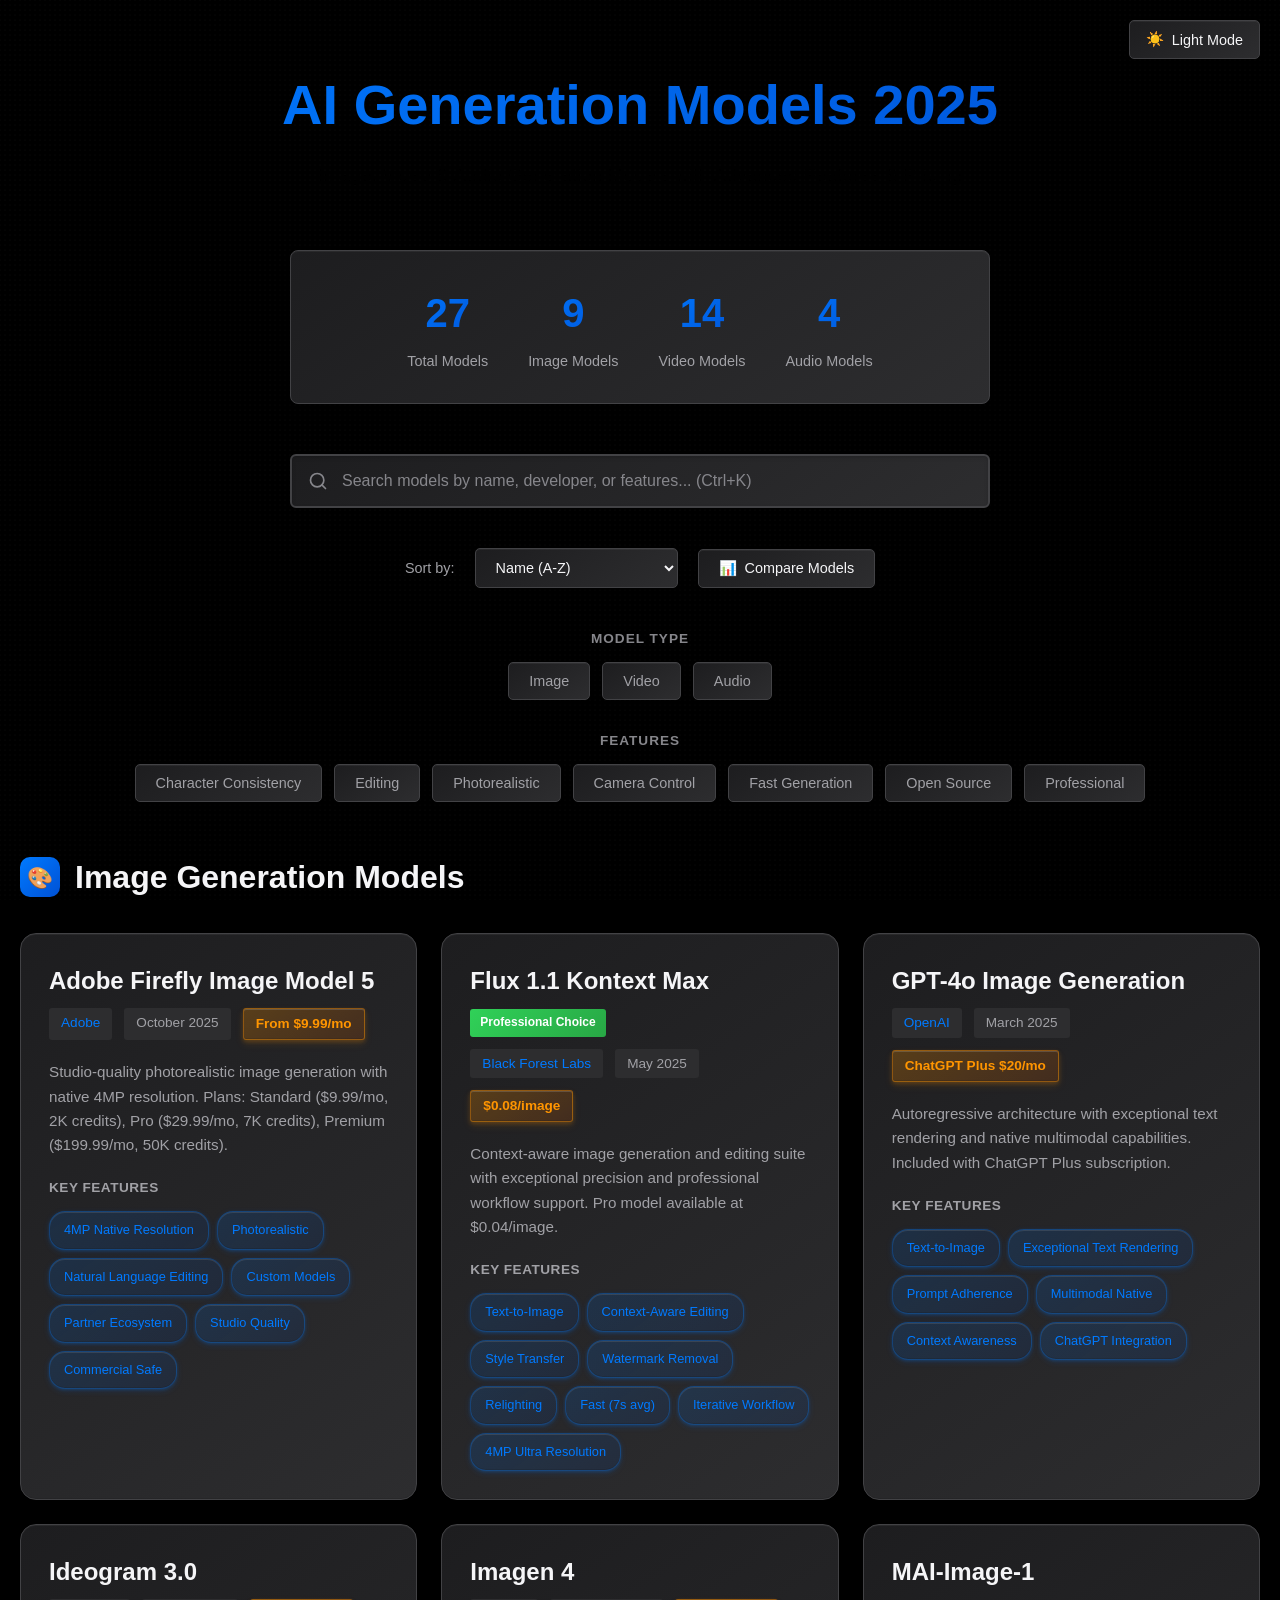
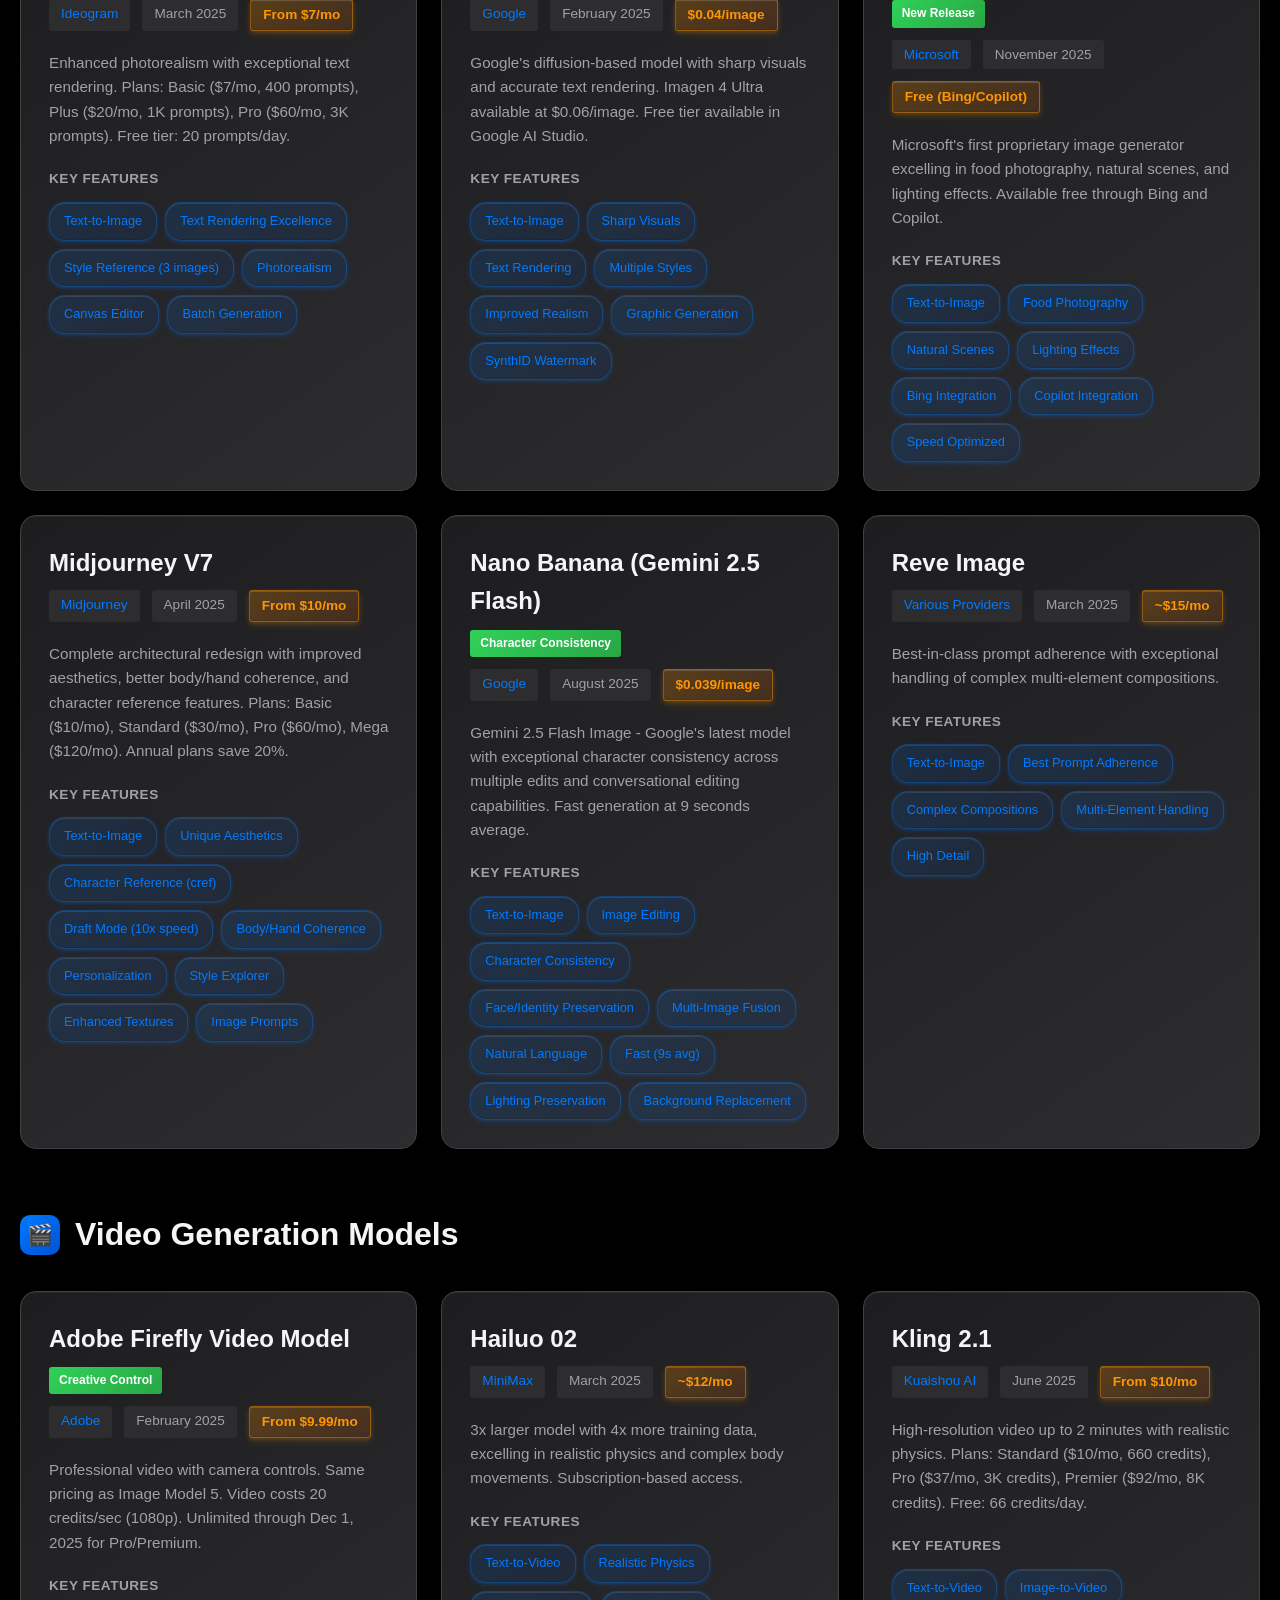
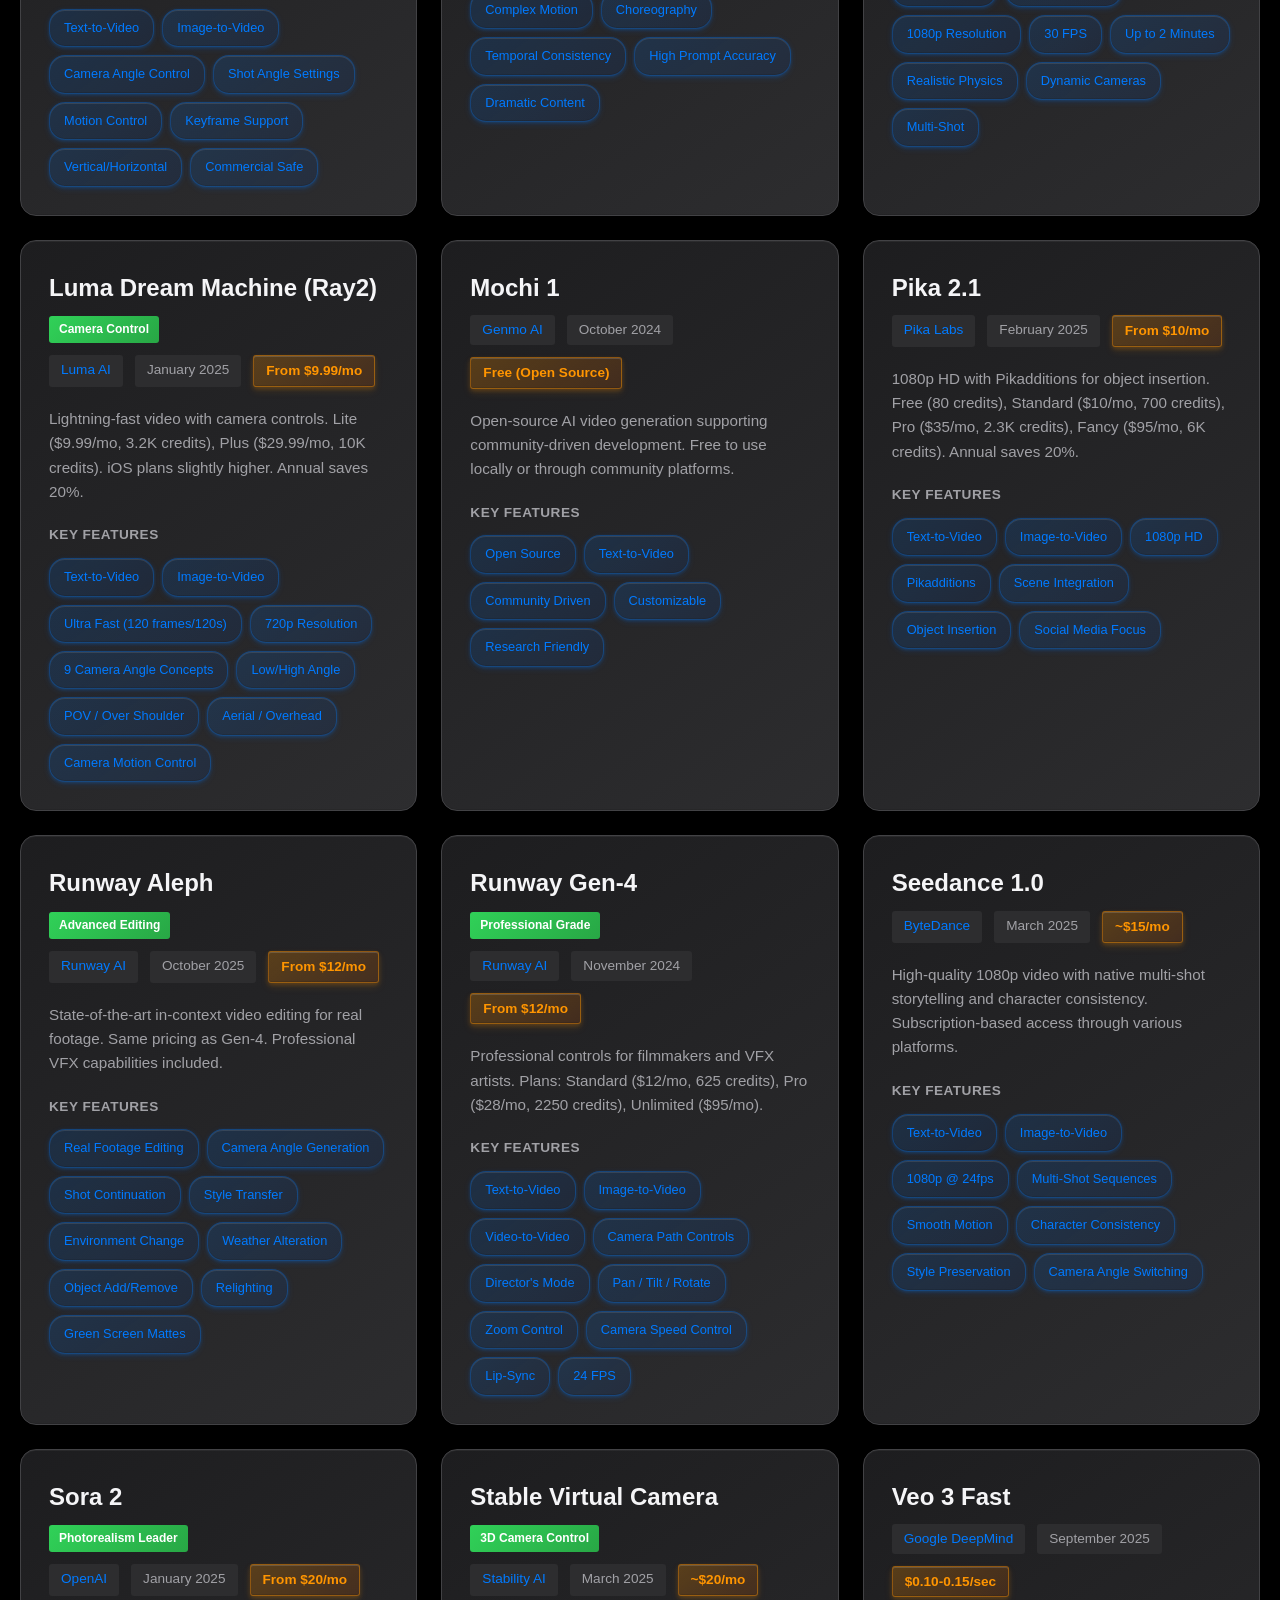
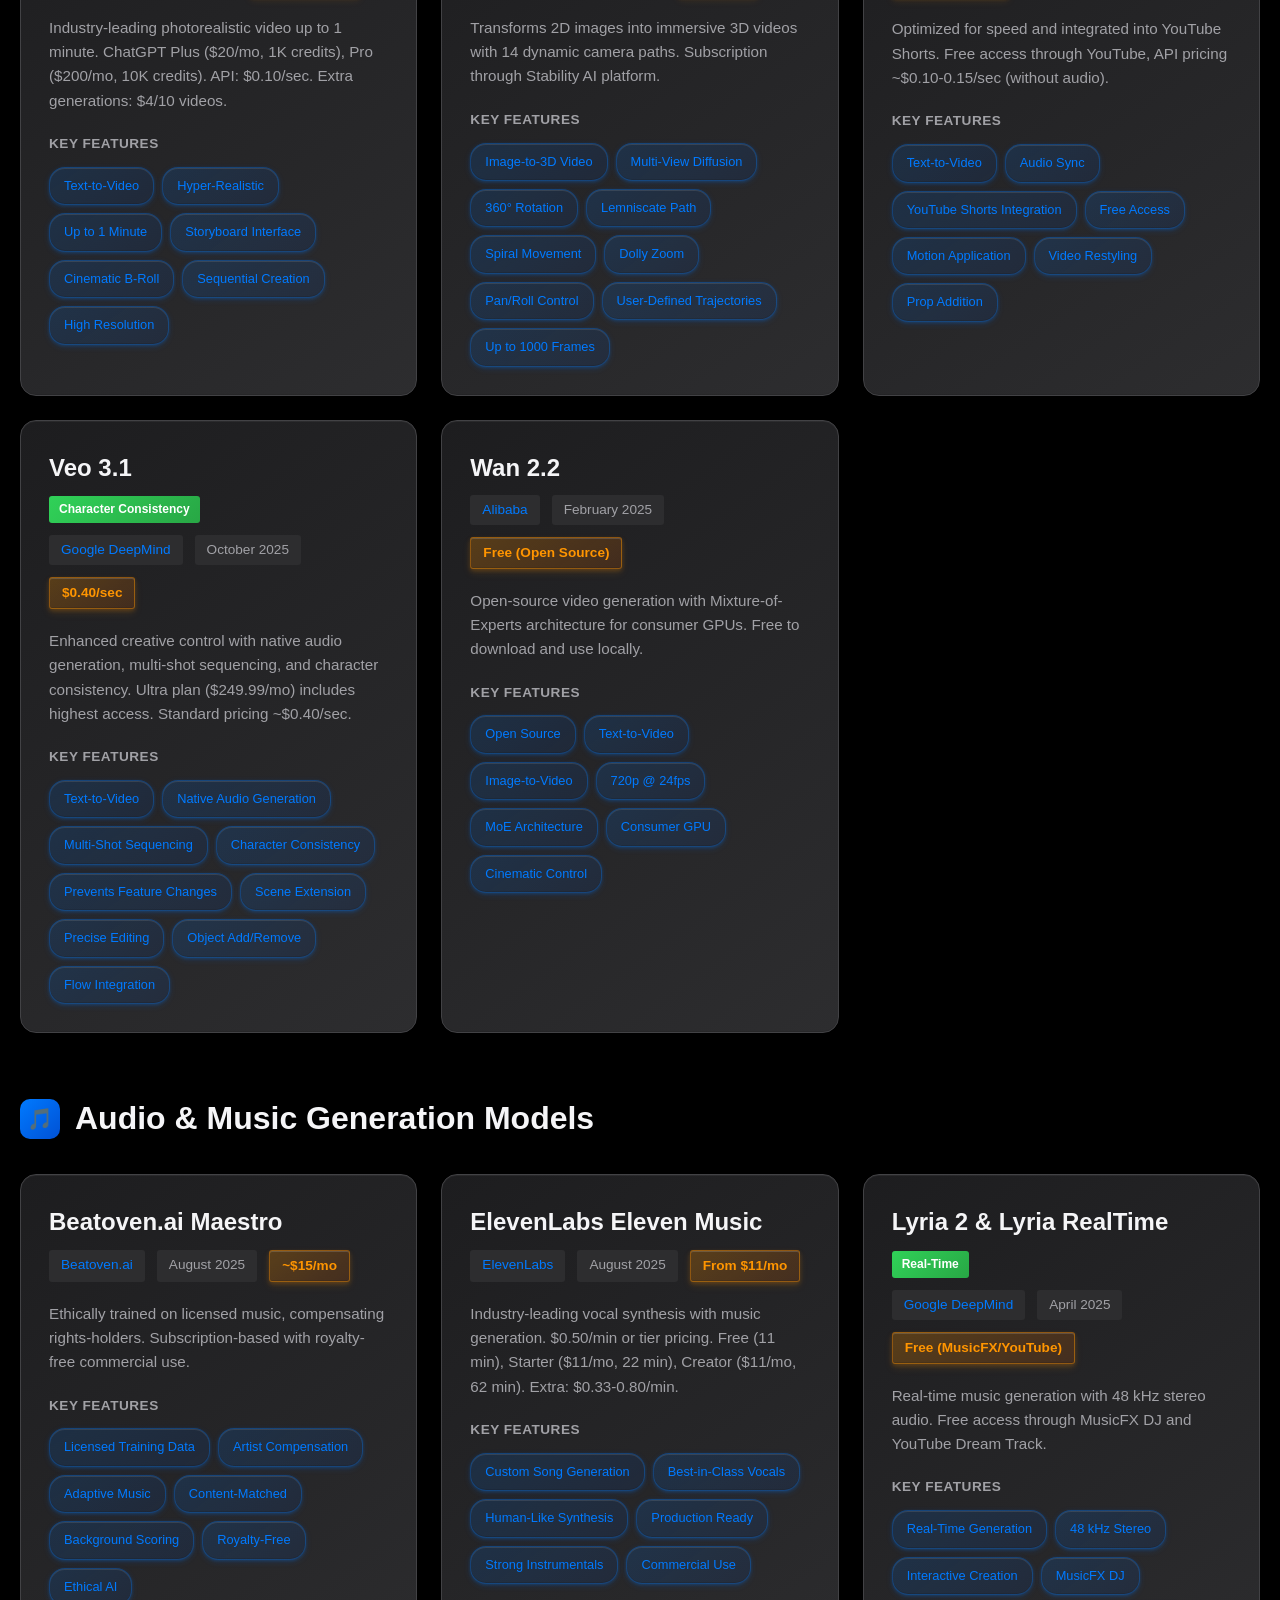
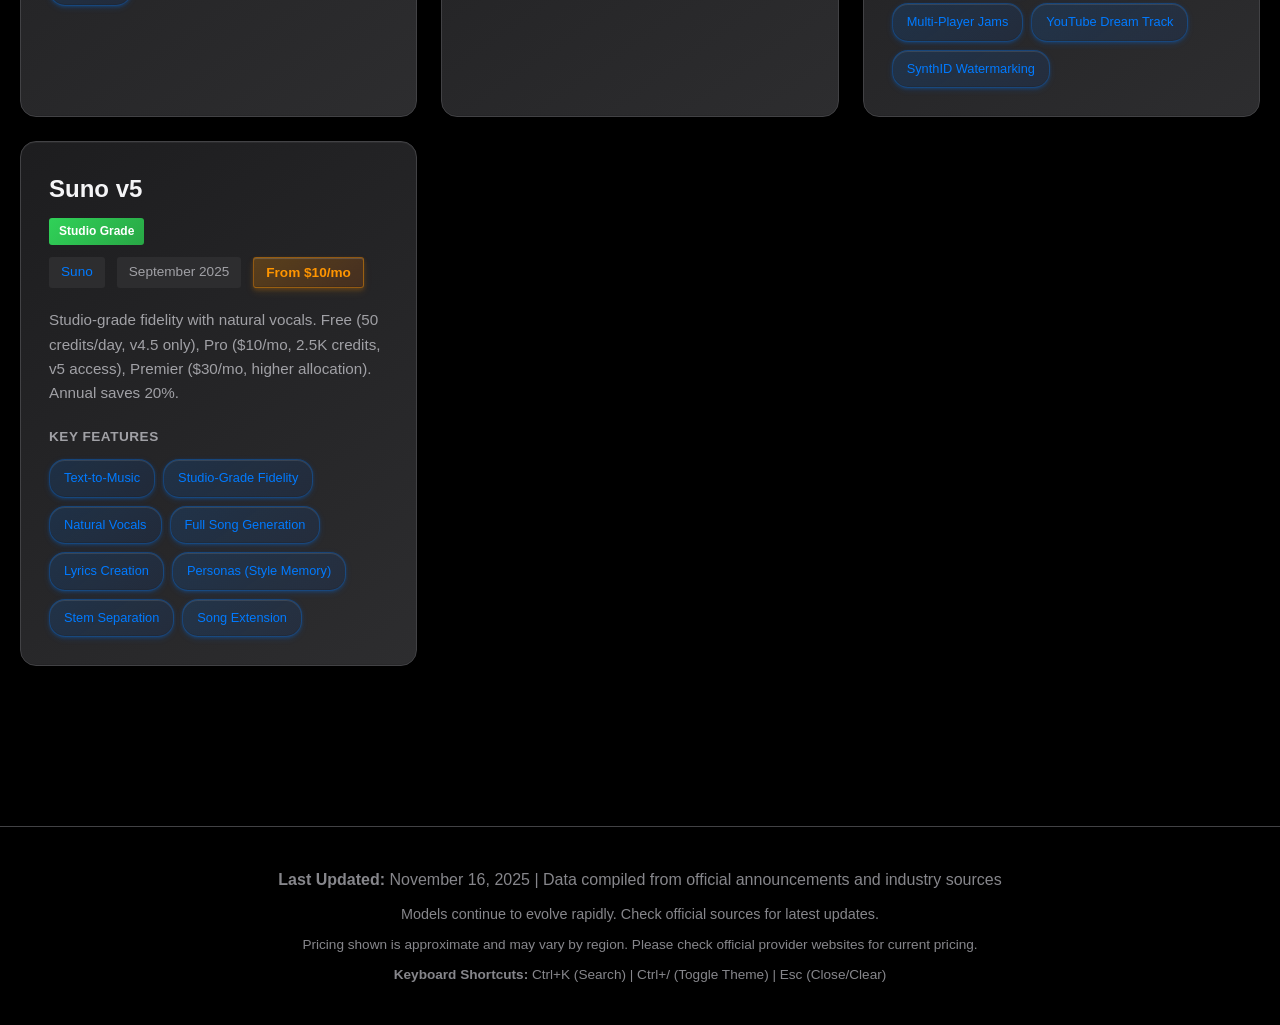
==== commit 41844b37: "Refine interactive features and layout Changes: 1. Removed tooltip popups from feature tags 2. Updat" ====
--- a/index.html
+++ b/index.html
@@ -111,9 +111,9 @@
 
                 <!-- Nano Banana -->
                 <article class="model-card" data-tags="image editing realistic fast consistency" data-price="0.039" data-date="2025-08">
-                    <div class="highlight-badge">Character Consistency</div>
                     <div class="model-header">
                         <h3 class="model-name">Nano Banana (Gemini 2.5 Flash)</h3>
+                        <div class="highlight-badge">Character Consistency</div>
                         <div class="model-meta">
                             <span class="meta-tag developer">Google</span>
                             <span class="meta-tag release-date">August 2025</span>
@@ -141,9 +141,9 @@
 
                 <!-- Flux Kontext -->
                 <article class="model-card" data-tags="image editing professional precise realistic" data-price="0.08" data-date="2025-05">
-                    <div class="highlight-badge">Professional Choice</div>
                     <div class="model-header">
                         <h3 class="model-name">Flux 1.1 Kontext Max</h3>
+                        <div class="highlight-badge">Professional Choice</div>
                         <div class="model-meta">
                             <span class="meta-tag developer">Black Forest Labs</span>
                             <span class="meta-tag release-date">May 2025</span>
@@ -199,9 +199,9 @@
 
                 <!-- MAI-Image-1 -->
                 <article class="model-card" data-tags="image realistic fast microsoft" data-price="0" data-date="2025-11">
-                    <div class="highlight-badge">New Release</div>
                     <div class="model-header">
                         <h3 class="model-name">MAI-Image-1</h3>
+                        <div class="highlight-badge">New Release</div>
                         <div class="model-meta">
                             <span class="meta-tag developer">Microsoft</span>
                             <span class="meta-tag release-date">November 2025</span>
@@ -369,9 +369,9 @@
 
                 <!-- Veo 3.1 -->
                 <article class="model-card" data-tags="video audio realistic editing multishot consistency" data-price="0.40" data-date="2025-10">
-                    <div class="highlight-badge">Character Consistency</div>
                     <div class="model-header">
                         <h3 class="model-name">Veo 3.1</h3>
+                        <div class="highlight-badge">Character Consistency</div>
                         <div class="model-meta">
                             <span class="meta-tag developer">Google DeepMind</span>
                             <span class="meta-tag release-date">October 2025</span>
@@ -426,9 +426,9 @@
 
                 <!-- Sora 2 -->
                 <article class="model-card" data-tags="video realistic cinematic professional" data-price="20" data-date="2025-01">
-                    <div class="highlight-badge">Photorealism Leader</div>
                     <div class="model-header">
                         <h3 class="model-name">Sora 2</h3>
+                        <div class="highlight-badge">Photorealism Leader</div>
                         <div class="model-meta">
                             <span class="meta-tag developer">OpenAI</span>
                             <span class="meta-tag release-date">January 2025</span>
@@ -454,9 +454,9 @@
 
                 <!-- Runway Gen-4 -->
                 <article class="model-card" data-tags="video professional editing cinematic realistic camera-control" data-price="12" data-date="2024-11">
-                    <div class="highlight-badge">Professional Grade</div>
                     <div class="model-header">
                         <h3 class="model-name">Runway Gen-4</h3>
+                        <div class="highlight-badge">Professional Grade</div>
                         <div class="model-meta">
                             <span class="meta-tag developer">Runway AI</span>
                             <span class="meta-tag release-date">November 2024</span>
@@ -513,9 +513,9 @@
 
                 <!-- Luma Dream Machine -->
                 <article class="model-card" data-tags="video fast realistic accessible camera-control" data-price="9.99" data-date="2025-01">
-                    <div class="highlight-badge">Camera Control</div>
                     <div class="model-header">
                         <h3 class="model-name">Luma Dream Machine (Ray2)</h3>
+                        <div class="highlight-badge">Camera Control</div>
                         <div class="model-meta">
                             <span class="meta-tag developer">Luma AI</span>
                             <span class="meta-tag release-date">January 2025</span>
@@ -624,9 +624,9 @@
 
                 <!-- Adobe Firefly Video Model -->
                 <article class="model-card" data-tags="video professional camera-control editing" data-price="9.99" data-date="2025-02">
-                    <div class="highlight-badge">Creative Control</div>
                     <div class="model-header">
                         <h3 class="model-name">Adobe Firefly Video Model</h3>
+                        <div class="highlight-badge">Creative Control</div>
                         <div class="model-meta">
                             <span class="meta-tag developer">Adobe</span>
                             <span class="meta-tag release-date">February 2025</span>
@@ -706,9 +706,9 @@
 
                 <!-- Stable Virtual Camera -->
                 <article class="model-card" data-tags="video camera-control 3d realistic" data-price="20" data-date="2025-03">
-                    <div class="highlight-badge">3D Camera Control</div>
                     <div class="model-header">
                         <h3 class="model-name">Stable Virtual Camera</h3>
+                        <div class="highlight-badge">3D Camera Control</div>
                         <div class="model-meta">
                             <span class="meta-tag developer">Stability AI</span>
                             <span class="meta-tag release-date">March 2025</span>
@@ -736,9 +736,9 @@
 
                 <!-- Runway Aleph -->
                 <article class="model-card" data-tags="video editing camera-control professional realistic" data-price="12" data-date="2025-10">
-                    <div class="highlight-badge">Advanced Editing</div>
                     <div class="model-header">
                         <h3 class="model-name">Runway Aleph</h3>
+                        <div class="highlight-badge">Advanced Editing</div>
                         <div class="model-meta">
                             <span class="meta-tag developer">Runway AI</span>
                             <span class="meta-tag release-date">October 2025</span>
@@ -777,9 +777,9 @@
 
                 <!-- Lyria 2 -->
                 <article class="model-card" data-tags="audio music realtime interactive" data-price="0" data-date="2025-04">
-                    <div class="highlight-badge">Real-Time</div>
                     <div class="model-header">
                         <h3 class="model-name">Lyria 2 & Lyria RealTime</h3>
+                        <div class="highlight-badge">Real-Time</div>
                         <div class="model-meta">
                             <span class="meta-tag developer">Google DeepMind</span>
                             <span class="meta-tag release-date">April 2025</span>
@@ -805,9 +805,9 @@
 
                 <!-- Suno v5 -->
                 <article class="model-card" data-tags="audio music vocals studio" data-price="10" data-date="2025-09">
-                    <div class="highlight-badge">Studio Grade</div>
                     <div class="model-header">
                         <h3 class="model-name">Suno v5</h3>
+                        <div class="highlight-badge">Studio Grade</div>
                         <div class="model-meta">
                             <span class="meta-tag developer">Suno</span>
                             <span class="meta-tag release-date">September 2025</span>
--- a/styles.css
+++ b/styles.css
@@ -1,18 +1,18 @@
-/* CSS Variables for Theme Support */
+/* CSS Variables for Theme Support - Apple Design Language */
 :root {
-    --bg-primary: #0a0a0f;
-    --bg-secondary: #18181b;
-    --bg-tertiary: #27272a;
-    --text-primary: #e4e4e7;
-    --text-secondary: #a1a1aa;
-    --text-muted: #71717a;
-    --accent-primary: #667eea;
-    --accent-secondary: #764ba2;
-    --border-color: #27272a;
-    --success-color: #10b981;
-    --error-color: #ef4444;
-    --gradient-primary: linear-gradient(135deg, #667eea 0%, #764ba2 100%);
-    --gradient-success: linear-gradient(135deg, #10b981 0%, #059669 100%);
+    --bg-primary: #000000;
+    --bg-secondary: #1d1d1f;
+    --bg-tertiary: #2d2d2f;
+    --text-primary: #f5f5f7;
+    --text-secondary: #a1a1a6;
+    --text-muted: #86868b;
+    --accent-primary: #007AFF;
+    --accent-secondary: #0051D5;
+    --border-color: #424245;
+    --success-color: #30d158;
+    --error-color: #ff453a;
+    --gradient-primary: linear-gradient(135deg, #007AFF 0%, #0051D5 100%);
+    --gradient-success: linear-gradient(135deg, #30d158 0%, #28a745 100%);
     --shadow-sm: 0 1px 2px 0 rgba(0, 0, 0, 0.05);
     --shadow-md: 0 4px 6px -1px rgba(0, 0, 0, 0.1);
     --shadow-lg: 0 10px 15px -3px rgba(0, 0, 0, 0.1);
@@ -20,13 +20,17 @@
 }
 
 [data-theme="light"] {
-    --bg-primary: #ffffff;
-    --bg-secondary: #f4f4f5;
-    --bg-tertiary: #e4e4e7;
-    --text-primary: #18181b;
-    --text-secondary: #52525b;
-    --text-muted: #71717a;
-    --border-color: #e4e4e7;
+    --bg-primary: #e5e5e7;
+    --bg-secondary: #ffffff;
+    --bg-tertiary: #f5f5f7;
+    --text-primary: #1d1d1f;
+    --text-secondary: #6e6e73;
+    --text-muted: #86868b;
+    --border-color: #d2d2d7;
+    --accent-primary: #007AFF;
+    --accent-secondary: #0051D5;
+    --price-color: #ff9500;
+    --price-color-secondary: #ff6b00;
 }
 
 * {
@@ -42,6 +46,17 @@
     line-height: 1.6;
     min-height: 100vh;
     transition: background-color 0.3s ease, color 0.3s ease;
+}
+
+/* Interactive dot grid canvas */
+#dotCanvas {
+    position: fixed;
+    top: 0;
+    left: 0;
+    width: 100%;
+    height: 100%;
+    z-index: -1;
+    pointer-events: none;
 }
 
 .container {
@@ -59,25 +74,43 @@
 }
 
 .theme-toggle {
-    position: absolute;
+    position: fixed;
     top: 20px;
     right: 20px;
-    background: var(--bg-secondary);
+    background: linear-gradient(145deg, var(--bg-secondary), var(--bg-tertiary));
     border: 1px solid var(--border-color);
     color: var(--text-primary);
     padding: 10px 16px;
-    border-radius: 8px;
+    border-radius: 5px;
     cursor: pointer;
-    transition: all 0.3s ease;
+    transition: all 0.3s cubic-bezier(0.4, 0, 0.2, 1);
     font-size: 0.9rem;
     display: flex;
     align-items: center;
     gap: 8px;
+    z-index: 1000;
+
+    /* 3D Effect */
+    box-shadow:
+        0 2px 4px rgba(0, 0, 0, 0.1),
+        0 4px 8px rgba(0, 0, 0, 0.05),
+        inset 0 1px 0 rgba(255, 255, 255, 0.05);
 }
 
 .theme-toggle:hover {
     border-color: var(--accent-primary);
-    transform: translateY(-2px);
+    transform: translateY(-3px);
+    box-shadow:
+        0 4px 12px rgba(0, 122, 255, 0.2),
+        0 8px 20px rgba(0, 122, 255, 0.1),
+        inset 0 1px 0 rgba(255, 255, 255, 0.1);
+}
+
+.theme-toggle:active {
+    transform: translateY(-1px);
+    box-shadow:
+        0 2px 4px rgba(0, 0, 0, 0.15),
+        inset 0 2px 4px rgba(0, 0, 0, 0.1);
 }
 
 h1 {
@@ -90,9 +123,17 @@
     margin-bottom: 10px;
 }
 
+/* Black title in light mode */
+[data-theme="light"] h1 {
+    background: #000000;
+    -webkit-background-clip: text;
+    -webkit-text-fill-color: transparent;
+    background-clip: text;
+}
+
 .subtitle {
     font-size: 1.2rem;
-    color: var(--text-secondary);
+    color: #000000;
     margin-bottom: 40px;
 }
 
@@ -103,10 +144,19 @@
     gap: 40px;
     margin-bottom: 50px;
     padding: 30px;
-    background: var(--bg-secondary);
+    background: linear-gradient(145deg, var(--bg-secondary), var(--bg-tertiary));
     border: 1px solid var(--border-color);
-    border-radius: 16px;
+    border-radius: 8px;
     flex-wrap: wrap;
+    max-width: 700px;
+    margin-left: auto;
+    margin-right: auto;
+
+    /* Subtle 3D Effect */
+    box-shadow:
+        0 4px 8px rgba(0, 0, 0, 0.1),
+        0 8px 16px rgba(0, 0, 0, 0.05),
+        inset 0 1px 0 rgba(255, 255, 255, 0.05);
 }
 
 .stat-item {
@@ -150,18 +200,26 @@
 .search-input {
     width: 100%;
     padding: 16px 50px 16px 50px;
+    background: linear-gradient(145deg, var(--bg-secondary), var(--bg-tertiary));
+    border: 2px solid var(--border-color);
+    border-radius: 6px;
+    color: var(--text-primary);
+    font-size: 1rem;
+    transition: all 0.3s cubic-bezier(0.4, 0, 0.2, 1);
+    outline: none;
+
+    /* Subtle 3D Effect */
+    box-shadow:
+        inset 0 2px 4px rgba(0, 0, 0, 0.1),
+        inset 0 1px 2px rgba(0, 0, 0, 0.05);
+}
+
+.search-input:focus {
+    border-color: var(--accent-primary);
     background: var(--bg-secondary);
-    border: 2px solid var(--border-color);
-    border-radius: 12px;
-    color: var(--text-primary);
-    font-size: 1rem;
-    transition: all 0.3s ease;
-    outline: none;
-}
-
-.search-input:focus {
-    border-color: var(--accent-primary);
-    box-shadow: 0 0 0 3px rgba(102, 126, 234, 0.1);
+    box-shadow: none;
+    outline: 2px solid var(--accent-primary);
+    outline-offset: 0;
 }
 
 .search-input::placeholder {
@@ -171,21 +229,38 @@
 .clear-search {
     position: absolute;
     right: 14px;
-    background: var(--bg-tertiary);
-    border: none;
+    background: linear-gradient(145deg, var(--bg-tertiary), var(--bg-secondary));
+    border: 1px solid var(--border-color);
     padding: 6px;
-    border-radius: 6px;
+    border-radius: 4px;
     cursor: pointer;
     display: flex;
     align-items: center;
     justify-content: center;
-    transition: all 0.2s ease;
+    transition: all 0.3s cubic-bezier(0.4, 0, 0.2, 1);
     color: var(--text-secondary);
+
+    /* 3D Effect */
+    box-shadow:
+        0 2px 4px rgba(0, 0, 0, 0.1),
+        inset 0 1px 0 rgba(255, 255, 255, 0.05);
 }
 
 .clear-search:hover {
-    background: var(--border-color);
-    color: var(--text-primary);
+    background: linear-gradient(145deg, var(--border-color), var(--bg-tertiary));
+    color: var(--accent-primary);
+    border-color: var(--accent-primary);
+    transform: scale(1.05);
+    box-shadow:
+        0 3px 8px rgba(0, 122, 255, 0.2),
+        inset 0 1px 0 rgba(255, 255, 255, 0.1);
+}
+
+.clear-search:active {
+    transform: scale(0.95);
+    box-shadow:
+        0 1px 2px rgba(0, 0, 0, 0.15),
+        inset 0 2px 4px rgba(0, 0, 0, 0.1);
 }
 
 .search-results-count {
@@ -223,26 +298,49 @@
 
 .filter-btn {
     padding: 10px 20px;
-    background: var(--bg-secondary);
+    background: linear-gradient(145deg, var(--bg-secondary), var(--bg-tertiary));
     border: 1px solid var(--border-color);
     color: var(--text-secondary);
-    border-radius: 8px;
+    border-radius: 5px;
     cursor: pointer;
-    transition: all 0.3s ease;
+    transition: all 0.3s cubic-bezier(0.4, 0, 0.2, 1);
     font-size: 0.9rem;
     font-weight: 500;
+
+    /* 3D Effect */
+    box-shadow:
+        0 2px 4px rgba(0, 0, 0, 0.1),
+        0 4px 8px rgba(0, 0, 0, 0.05),
+        inset 0 1px 0 rgba(255, 255, 255, 0.05);
 }
 
 .filter-btn:hover {
     border-color: var(--accent-primary);
     color: var(--text-primary);
-    transform: translateY(-2px);
+    transform: translateY(-3px);
+    box-shadow:
+        0 4px 12px rgba(0, 122, 255, 0.2),
+        0 8px 20px rgba(0, 122, 255, 0.1),
+        inset 0 1px 0 rgba(255, 255, 255, 0.1);
 }
 
 .filter-btn.active {
     background: var(--gradient-primary);
     border-color: transparent;
     color: white;
+    box-shadow:
+        0 4px 12px rgba(0, 122, 255, 0.4),
+        0 8px 24px rgba(0, 122, 255, 0.3),
+        0 12px 32px rgba(0, 122, 255, 0.2),
+        inset 0 1px 0 rgba(255, 255, 255, 0.2),
+        inset 0 -1px 0 rgba(0, 0, 0, 0.2);
+}
+
+.filter-btn:active {
+    transform: translateY(-1px);
+    box-shadow:
+        0 2px 4px rgba(0, 0, 0, 0.15),
+        inset 0 2px 4px rgba(0, 0, 0, 0.1);
 }
 
 /* Sorting Controls */
@@ -263,43 +361,83 @@
 
 .sort-select {
     padding: 10px 16px;
-    background: var(--bg-secondary);
+    background: linear-gradient(145deg, var(--bg-secondary), var(--bg-tertiary));
     border: 1px solid var(--border-color);
     color: var(--text-primary);
-    border-radius: 8px;
+    border-radius: 5px;
     cursor: pointer;
     font-size: 0.9rem;
-    transition: all 0.3s ease;
+    transition: all 0.3s cubic-bezier(0.4, 0, 0.2, 1);
+
+    /* 3D Effect */
+    box-shadow:
+        0 2px 4px rgba(0, 0, 0, 0.1),
+        0 4px 8px rgba(0, 0, 0, 0.05),
+        inset 0 1px 0 rgba(255, 255, 255, 0.05);
 }
 
 .sort-select:hover {
     border-color: var(--accent-primary);
+    box-shadow:
+        0 4px 12px rgba(0, 122, 255, 0.2),
+        inset 0 1px 0 rgba(255, 255, 255, 0.1);
+}
+
+.sort-select:focus {
+    outline: none;
+    border-color: var(--accent-primary);
+    box-shadow:
+        0 0 0 3px rgba(0, 122, 255, 0.2),
+        inset 0 1px 0 rgba(255, 255, 255, 0.1);
 }
 
 .comparison-toggle {
     padding: 10px 20px;
-    background: var(--bg-secondary);
+    background: linear-gradient(145deg, var(--bg-secondary), var(--bg-tertiary));
     border: 1px solid var(--border-color);
     color: var(--text-primary);
-    border-radius: 8px;
+    border-radius: 5px;
     cursor: pointer;
     font-size: 0.9rem;
     font-weight: 500;
-    transition: all 0.3s ease;
+    transition: all 0.3s cubic-bezier(0.4, 0, 0.2, 1);
     display: flex;
     align-items: center;
     gap: 8px;
+
+    /* 3D Effect */
+    box-shadow:
+        0 2px 4px rgba(0, 0, 0, 0.1),
+        0 4px 8px rgba(0, 0, 0, 0.05),
+        inset 0 1px 0 rgba(255, 255, 255, 0.05);
 }
 
 .comparison-toggle:hover {
     border-color: var(--accent-primary);
-    transform: translateY(-2px);
+    transform: translateY(-3px);
+    box-shadow:
+        0 4px 12px rgba(0, 122, 255, 0.2),
+        0 8px 20px rgba(0, 122, 255, 0.1),
+        inset 0 1px 0 rgba(255, 255, 255, 0.1);
 }
 
 .comparison-toggle.active {
     background: var(--gradient-primary);
     border-color: transparent;
     color: white;
+    box-shadow:
+        0 4px 12px rgba(0, 122, 255, 0.4),
+        0 8px 24px rgba(0, 122, 255, 0.3),
+        0 12px 32px rgba(0, 122, 255, 0.2),
+        inset 0 1px 0 rgba(255, 255, 255, 0.2),
+        inset 0 -1px 0 rgba(0, 0, 0, 0.2);
+}
+
+.comparison-toggle:active {
+    transform: translateY(-1px);
+    box-shadow:
+        0 2px 4px rgba(0, 0, 0, 0.15),
+        inset 0 2px 4px rgba(0, 0, 0, 0.1);
 }
 
 /* Category Section */
@@ -337,35 +475,33 @@
 
 /* Model Card */
 .model-card {
-    background: var(--bg-secondary);
+    background: linear-gradient(145deg, var(--bg-secondary), var(--bg-tertiary));
     border: 1px solid var(--border-color);
     border-radius: 16px;
     padding: 28px;
-    transition: all 0.3s ease;
+    transition: all 0.3s cubic-bezier(0.4, 0, 0.2, 1);
     position: relative;
     overflow: hidden;
-}
-
-.model-card::before {
-    content: '';
-    position: absolute;
-    top: 0;
-    left: 0;
-    right: 0;
-    height: 3px;
-    background: var(--gradient-primary);
-    opacity: 0;
-    transition: opacity 0.3s ease;
+
+    /* 3D Effect - Multiple shadows for depth */
+    box-shadow:
+        0 1px 3px rgba(0, 0, 0, 0.2),
+        0 2px 6px rgba(0, 0, 0, 0.15),
+        inset 0 1px 0 rgba(255, 255, 255, 0.05),
+        inset 0 -1px 0 rgba(0, 0, 0, 0.1);
 }
 
 .model-card:hover {
     border-color: var(--accent-primary);
-    transform: translateY(-4px);
-    box-shadow: 0 20px 40px rgba(102, 126, 234, 0.15);
-}
-
-.model-card:hover::before {
-    opacity: 1;
+    transform: translateY(-2px) scale(1.01);
+
+    /* Enhanced 3D depth on hover */
+    box-shadow:
+        0 2px 8px rgba(0, 122, 255, 0.3),
+        0 4px 16px rgba(0, 122, 255, 0.2),
+        0 8px 24px rgba(0, 122, 255, 0.1),
+        inset 0 1px 0 rgba(255, 255, 255, 0.1),
+        inset 0 -1px 0 rgba(0, 0, 0, 0.15);
 }
 
 .model-card.comparing {
@@ -405,15 +541,29 @@
     font-size: 0.85rem;
     padding: 4px 12px;
     background: var(--bg-tertiary);
-    border-radius: 6px;
+    border-radius: 3px;
     color: var(--text-secondary);
 }
 
 .pricing-tag {
-    background: linear-gradient(135deg, rgba(102, 126, 234, 0.2) 0%, rgba(118, 75, 162, 0.2) 100%);
-    border: 1px solid rgba(102, 126, 234, 0.3);
-    color: #a5b4fc;
+    background: linear-gradient(145deg, rgba(255, 149, 0, 0.25), rgba(255, 107, 0, 0.15));
+    border: 1px solid rgba(255, 149, 0, 0.4);
+    color: #ff9500;
     font-weight: 600;
+
+    /* 3D Effect for pricing */
+    box-shadow:
+        0 2px 4px rgba(255, 149, 0, 0.2),
+        0 4px 8px rgba(255, 149, 0, 0.1),
+        inset 0 1px 0 rgba(255, 255, 255, 0.15),
+        inset 0 -1px 0 rgba(0, 0, 0, 0.1);
+}
+
+/* Enhanced pricing color in light mode */
+[data-theme="light"] .pricing-tag {
+    background: linear-gradient(145deg, rgba(255, 149, 0, 0.2), rgba(255, 107, 0, 0.12));
+    border: 1px solid rgba(255, 149, 0, 0.5);
+    color: #ff6b00;
 }
 
 .developer {
@@ -451,25 +601,55 @@
 }
 
 .tag {
-    padding: 6px 12px;
-    background: rgba(102, 126, 234, 0.1);
-    border: 1px solid rgba(102, 126, 234, 0.3);
-    border-radius: 6px;
+    padding: 8px 14px;
+    background: linear-gradient(145deg, rgba(0, 122, 255, 0.15), rgba(0, 81, 213, 0.1));
+    border: 1px solid rgba(0, 122, 255, 0.3);
+    border-radius: 16px;
     font-size: 0.8rem;
-    color: #a5b4fc;
-    transition: all 0.2s ease;
-}
+    font-weight: 500;
+    color: var(--accent-primary);
+    transition: all 0.3s cubic-bezier(0.4, 0, 0.2, 1);
+    position: relative;
+    cursor: pointer;
+
+    /* 3D Effect - Multiple shadows for depth */
+    box-shadow:
+        0 1px 3px rgba(0, 122, 255, 0.2),
+        0 2px 6px rgba(0, 122, 255, 0.15),
+        inset 0 1px 0 rgba(255, 255, 255, 0.1),
+        inset 0 -1px 0 rgba(0, 0, 0, 0.1);
+}
+
 
 .tag:hover {
-    background: rgba(102, 126, 234, 0.2);
-    transform: scale(1.05);
+    background: linear-gradient(145deg, rgba(0, 122, 255, 0.25), rgba(0, 81, 213, 0.2));
+    border-color: rgba(0, 122, 255, 0.5);
+    transform: translateY(-2px) scale(1.02);
+
+    /* Enhanced 3D depth on hover */
+    box-shadow:
+        0 2px 8px rgba(0, 122, 255, 0.3),
+        0 4px 16px rgba(0, 122, 255, 0.2),
+        0 8px 24px rgba(0, 122, 255, 0.1),
+        inset 0 1px 0 rgba(255, 255, 255, 0.15),
+        inset 0 -1px 0 rgba(0, 0, 0, 0.15);
+}
+
+.tag:active {
+    transform: translateY(0) scale(0.98);
+
+    /* Pressed state - shadows move inward */
+    box-shadow:
+        0 1px 2px rgba(0, 122, 255, 0.2),
+        inset 0 2px 4px rgba(0, 0, 0, 0.2),
+        inset 0 -1px 0 rgba(255, 255, 255, 0.05);
 }
 
 .highlight-badge {
     display: inline-block;
     padding: 4px 10px;
     background: var(--gradient-success);
-    border-radius: 6px;
+    border-radius: 3px;
     font-size: 0.75rem;
     font-weight: 600;
     color: white;
@@ -517,17 +697,36 @@
 }
 
 .close-comparison {
-    background: var(--bg-tertiary);
-    border: none;
+    background: linear-gradient(145deg, var(--bg-tertiary), var(--bg-secondary));
+    border: 1px solid var(--border-color);
     padding: 10px;
-    border-radius: 8px;
+    border-radius: 5px;
     cursor: pointer;
     color: var(--text-primary);
-    transition: all 0.2s ease;
+    transition: all 0.3s cubic-bezier(0.4, 0, 0.2, 1);
+
+    /* 3D Effect */
+    box-shadow:
+        0 2px 4px rgba(0, 0, 0, 0.1),
+        0 4px 8px rgba(0, 0, 0, 0.05),
+        inset 0 1px 0 rgba(255, 255, 255, 0.05);
 }
 
 .close-comparison:hover {
-    background: var(--border-color);
+    background: linear-gradient(145deg, var(--border-color), var(--bg-tertiary));
+    border-color: var(--accent-primary);
+    color: var(--accent-primary);
+    transform: scale(1.05);
+    box-shadow:
+        0 4px 12px rgba(0, 122, 255, 0.2),
+        inset 0 1px 0 rgba(255, 255, 255, 0.1);
+}
+
+.close-comparison:active {
+    transform: scale(0.95);
+    box-shadow:
+        0 2px 4px rgba(0, 0, 0, 0.15),
+        inset 0 2px 4px rgba(0, 0, 0, 0.1);
 }
 
 .comparison-grid {
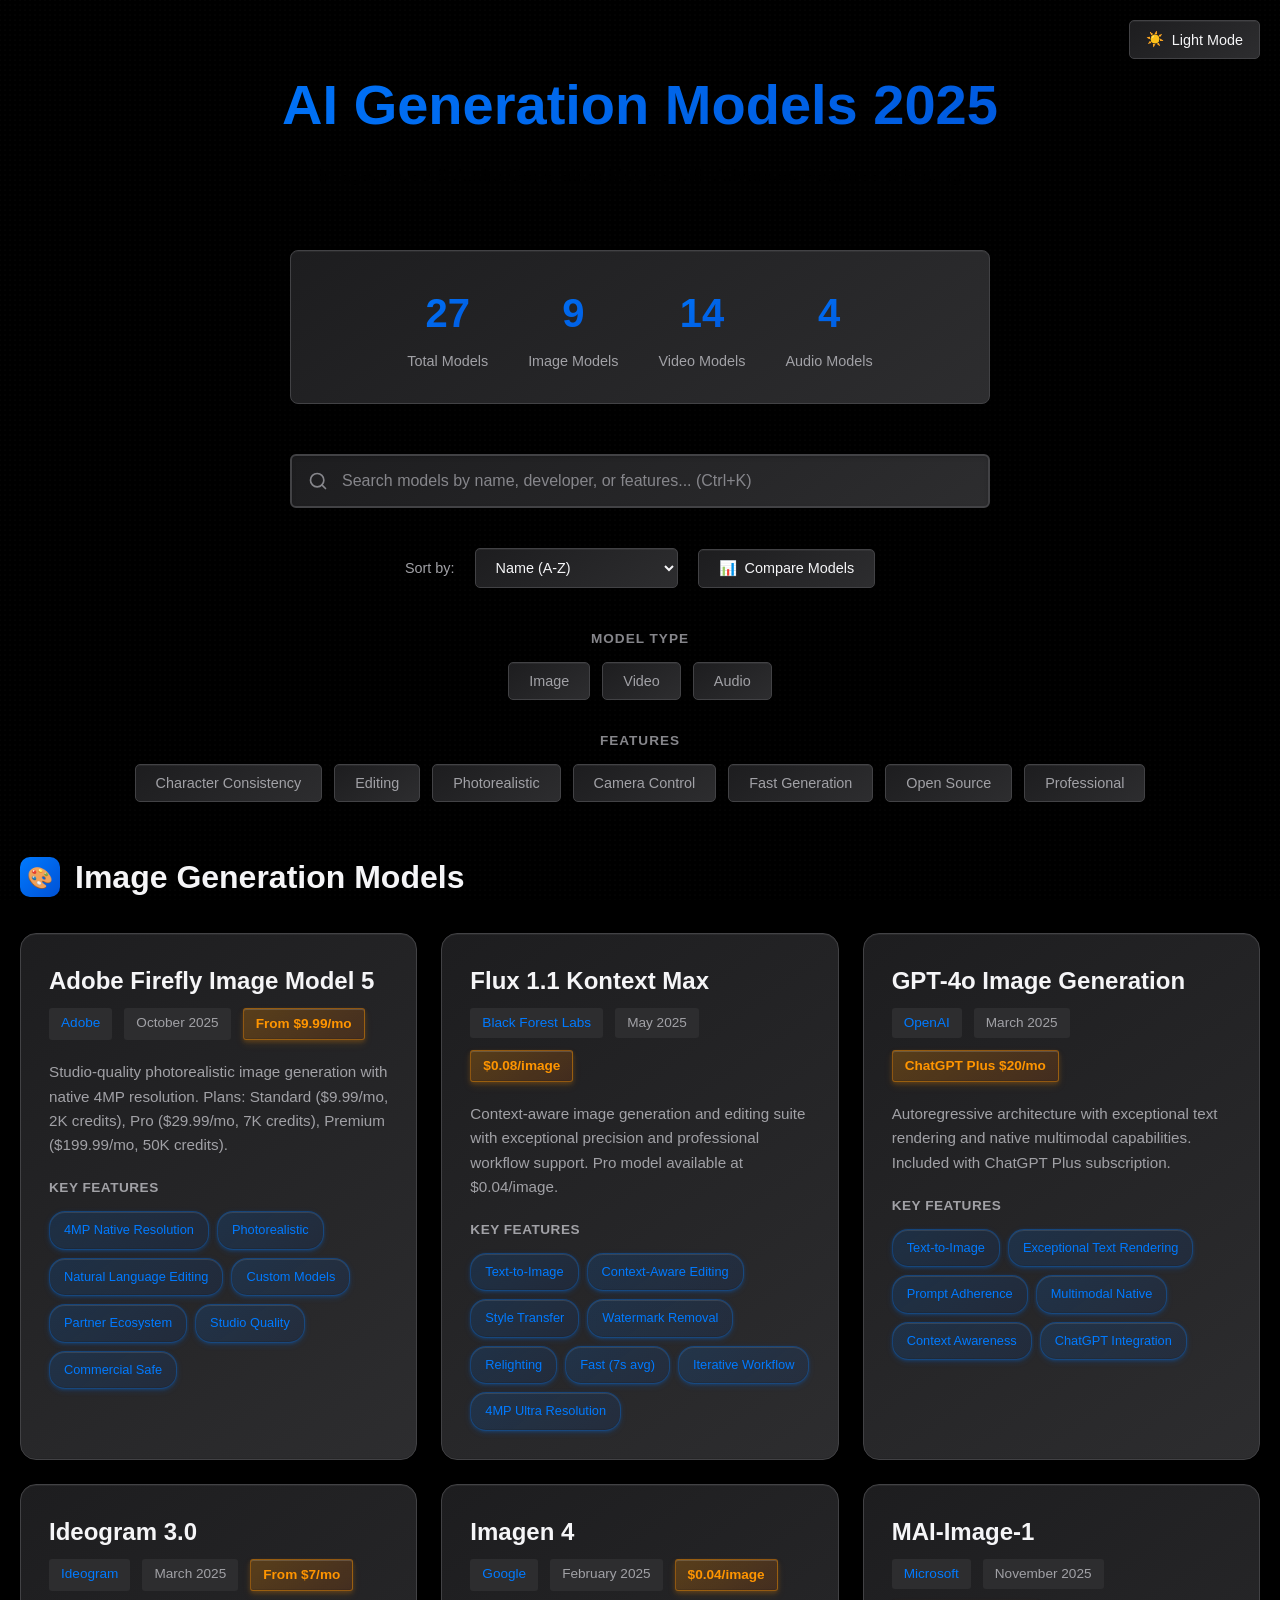
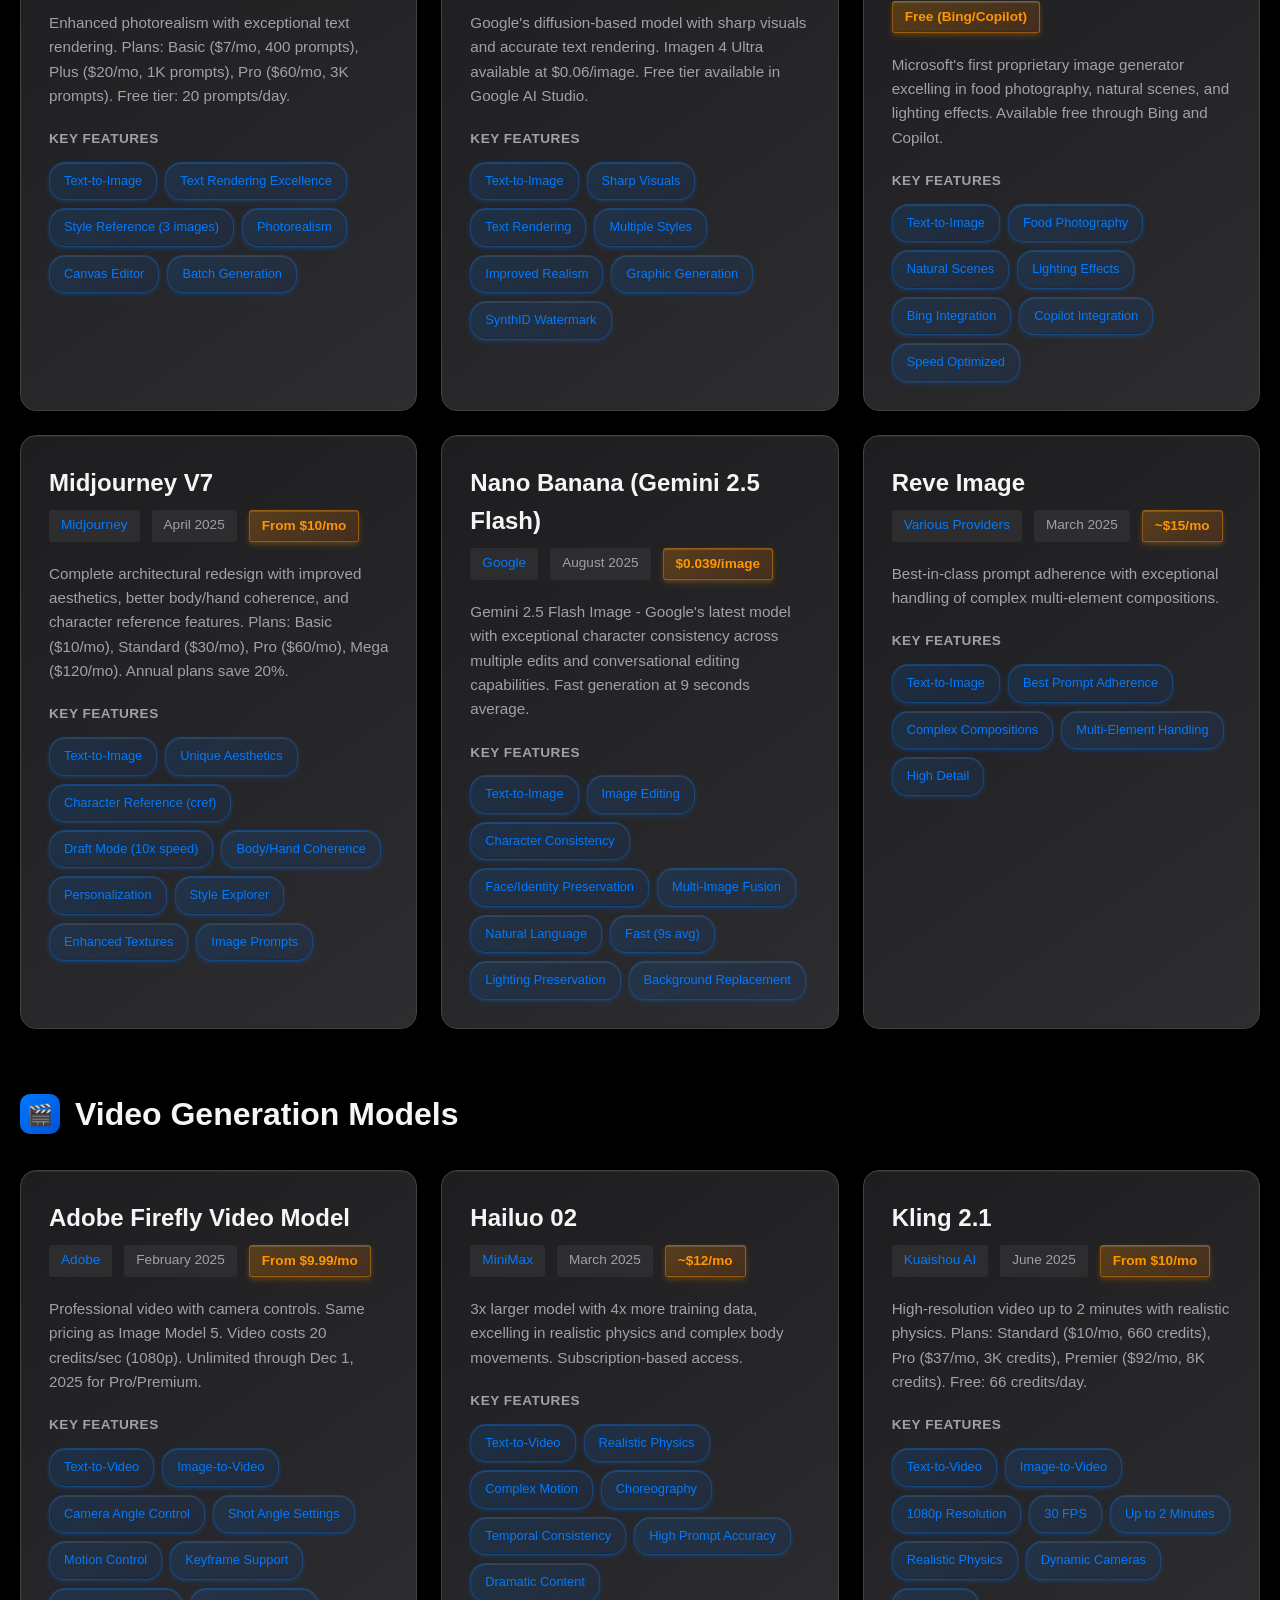
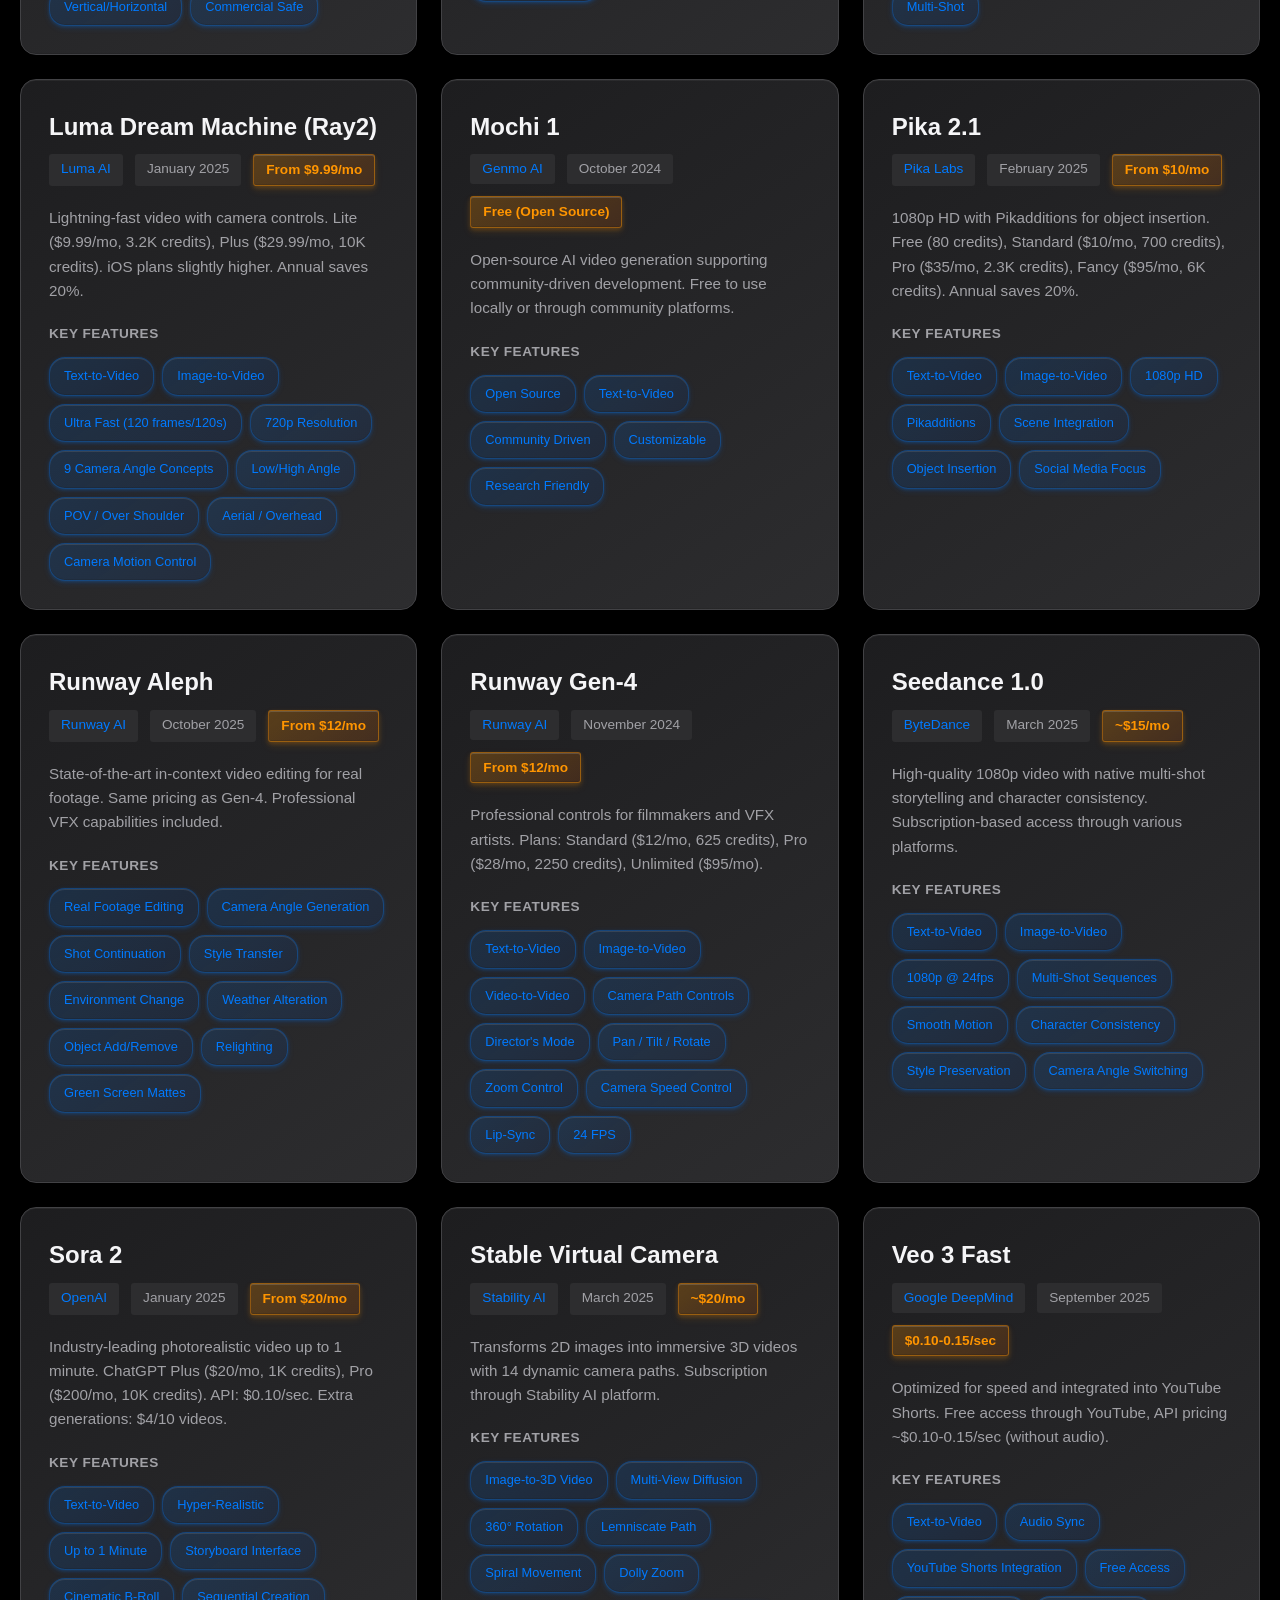
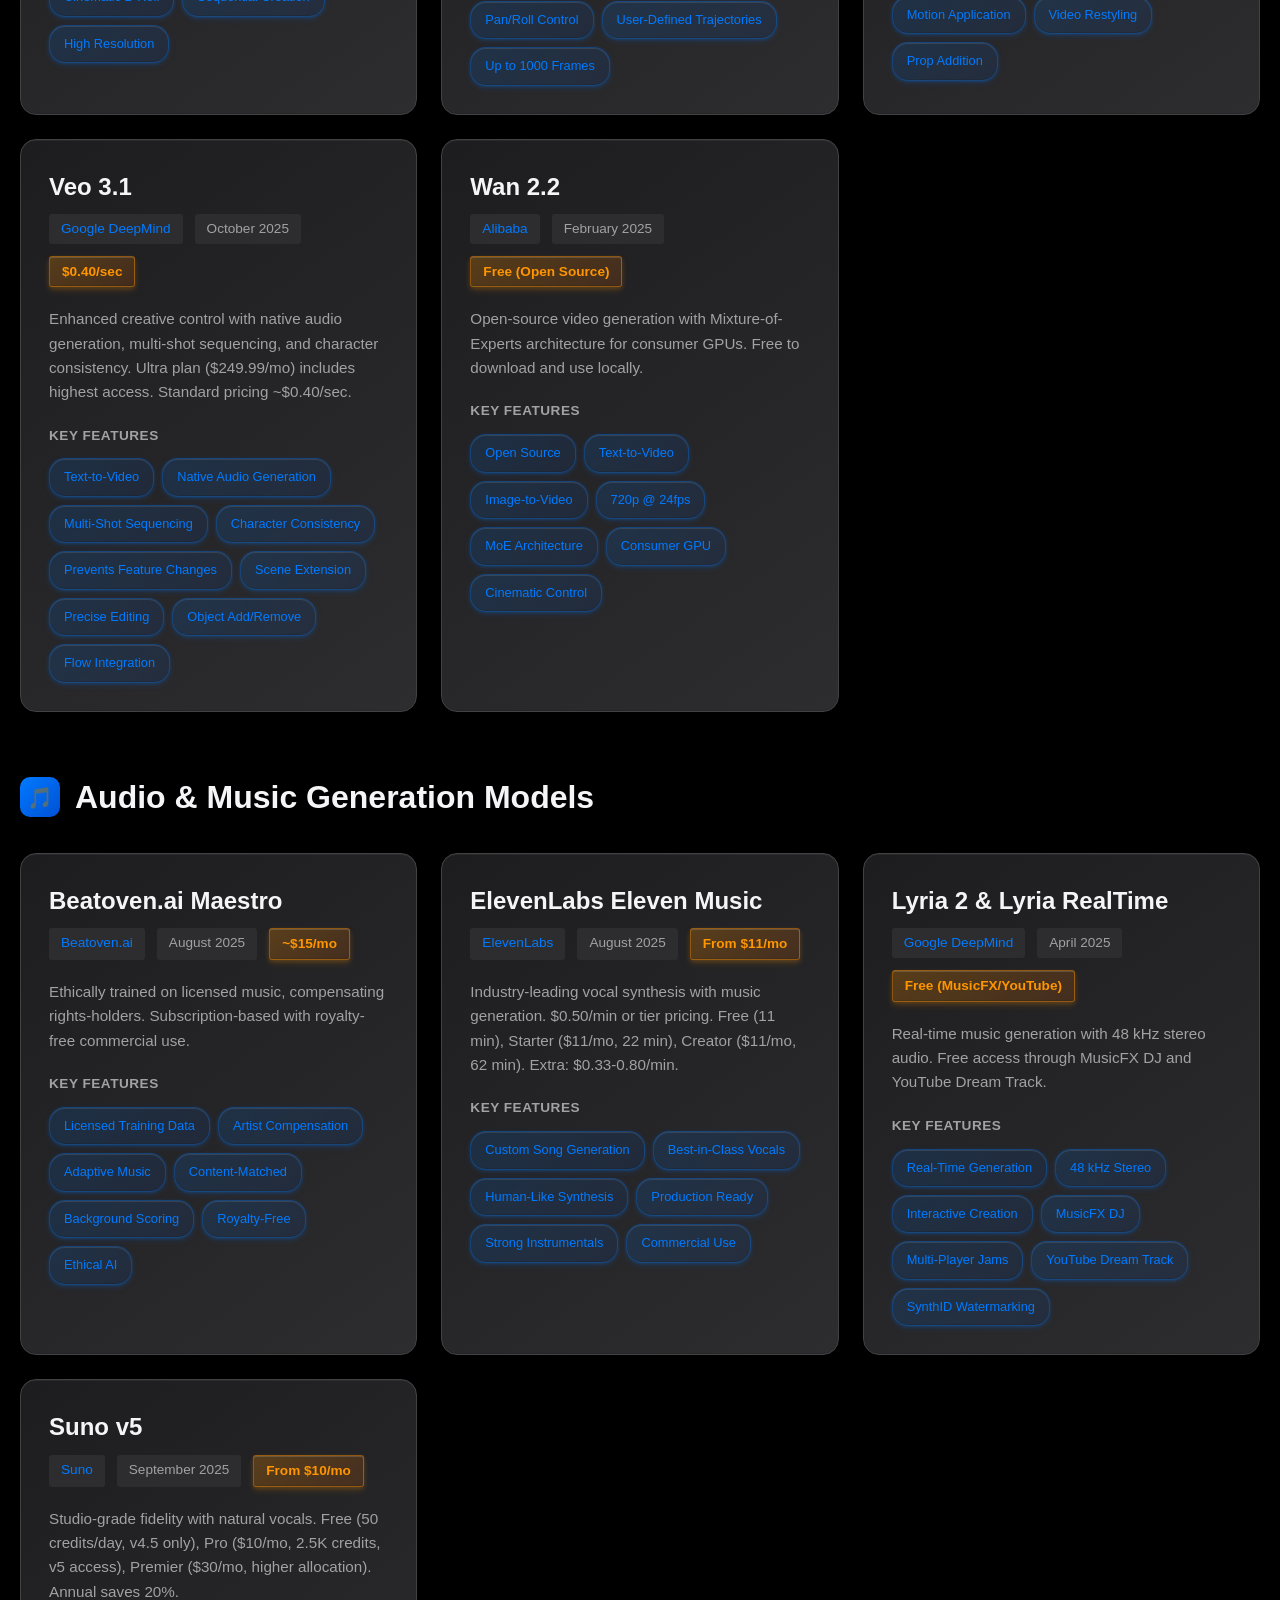
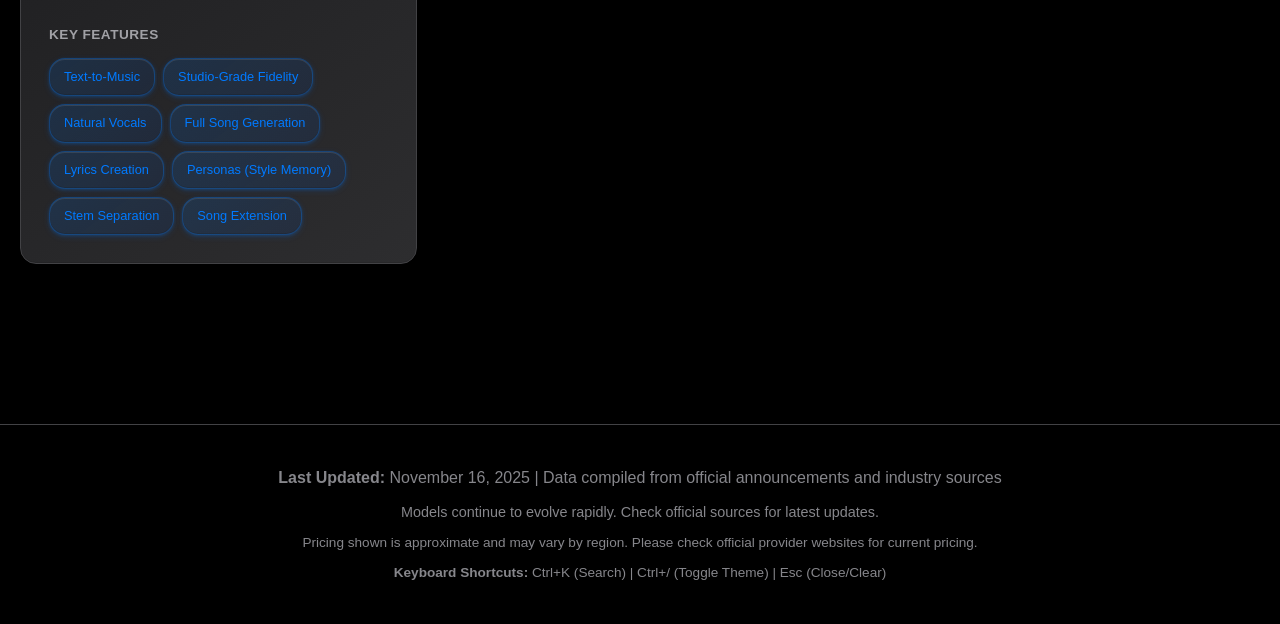
==== commit a22b06b5: "Remove all highlight badges from model cards" ====
--- a/index.html
+++ b/index.html
@@ -113,7 +113,6 @@
                 <article class="model-card" data-tags="image editing realistic fast consistency" data-price="0.039" data-date="2025-08">
                     <div class="model-header">
                         <h3 class="model-name">Nano Banana (Gemini 2.5 Flash)</h3>
-                        <div class="highlight-badge">Character Consistency</div>
                         <div class="model-meta">
                             <span class="meta-tag developer">Google</span>
                             <span class="meta-tag release-date">August 2025</span>
@@ -143,7 +142,6 @@
                 <article class="model-card" data-tags="image editing professional precise realistic" data-price="0.08" data-date="2025-05">
                     <div class="model-header">
                         <h3 class="model-name">Flux 1.1 Kontext Max</h3>
-                        <div class="highlight-badge">Professional Choice</div>
                         <div class="model-meta">
                             <span class="meta-tag developer">Black Forest Labs</span>
                             <span class="meta-tag release-date">May 2025</span>
@@ -201,7 +199,6 @@
                 <article class="model-card" data-tags="image realistic fast microsoft" data-price="0" data-date="2025-11">
                     <div class="model-header">
                         <h3 class="model-name">MAI-Image-1</h3>
-                        <div class="highlight-badge">New Release</div>
                         <div class="model-meta">
                             <span class="meta-tag developer">Microsoft</span>
                             <span class="meta-tag release-date">November 2025</span>
@@ -371,7 +368,6 @@
                 <article class="model-card" data-tags="video audio realistic editing multishot consistency" data-price="0.40" data-date="2025-10">
                     <div class="model-header">
                         <h3 class="model-name">Veo 3.1</h3>
-                        <div class="highlight-badge">Character Consistency</div>
                         <div class="model-meta">
                             <span class="meta-tag developer">Google DeepMind</span>
                             <span class="meta-tag release-date">October 2025</span>
@@ -428,7 +424,6 @@
                 <article class="model-card" data-tags="video realistic cinematic professional" data-price="20" data-date="2025-01">
                     <div class="model-header">
                         <h3 class="model-name">Sora 2</h3>
-                        <div class="highlight-badge">Photorealism Leader</div>
                         <div class="model-meta">
                             <span class="meta-tag developer">OpenAI</span>
                             <span class="meta-tag release-date">January 2025</span>
@@ -456,7 +451,6 @@
                 <article class="model-card" data-tags="video professional editing cinematic realistic camera-control" data-price="12" data-date="2024-11">
                     <div class="model-header">
                         <h3 class="model-name">Runway Gen-4</h3>
-                        <div class="highlight-badge">Professional Grade</div>
                         <div class="model-meta">
                             <span class="meta-tag developer">Runway AI</span>
                             <span class="meta-tag release-date">November 2024</span>
@@ -515,7 +509,6 @@
                 <article class="model-card" data-tags="video fast realistic accessible camera-control" data-price="9.99" data-date="2025-01">
                     <div class="model-header">
                         <h3 class="model-name">Luma Dream Machine (Ray2)</h3>
-                        <div class="highlight-badge">Camera Control</div>
                         <div class="model-meta">
                             <span class="meta-tag developer">Luma AI</span>
                             <span class="meta-tag release-date">January 2025</span>
@@ -626,7 +619,6 @@
                 <article class="model-card" data-tags="video professional camera-control editing" data-price="9.99" data-date="2025-02">
                     <div class="model-header">
                         <h3 class="model-name">Adobe Firefly Video Model</h3>
-                        <div class="highlight-badge">Creative Control</div>
                         <div class="model-meta">
                             <span class="meta-tag developer">Adobe</span>
                             <span class="meta-tag release-date">February 2025</span>
@@ -708,7 +700,6 @@
                 <article class="model-card" data-tags="video camera-control 3d realistic" data-price="20" data-date="2025-03">
                     <div class="model-header">
                         <h3 class="model-name">Stable Virtual Camera</h3>
-                        <div class="highlight-badge">3D Camera Control</div>
                         <div class="model-meta">
                             <span class="meta-tag developer">Stability AI</span>
                             <span class="meta-tag release-date">March 2025</span>
@@ -738,7 +729,6 @@
                 <article class="model-card" data-tags="video editing camera-control professional realistic" data-price="12" data-date="2025-10">
                     <div class="model-header">
                         <h3 class="model-name">Runway Aleph</h3>
-                        <div class="highlight-badge">Advanced Editing</div>
                         <div class="model-meta">
                             <span class="meta-tag developer">Runway AI</span>
                             <span class="meta-tag release-date">October 2025</span>
@@ -779,7 +769,6 @@
                 <article class="model-card" data-tags="audio music realtime interactive" data-price="0" data-date="2025-04">
                     <div class="model-header">
                         <h3 class="model-name">Lyria 2 & Lyria RealTime</h3>
-                        <div class="highlight-badge">Real-Time</div>
                         <div class="model-meta">
                             <span class="meta-tag developer">Google DeepMind</span>
                             <span class="meta-tag release-date">April 2025</span>
@@ -807,7 +796,6 @@
                 <article class="model-card" data-tags="audio music vocals studio" data-price="10" data-date="2025-09">
                     <div class="model-header">
                         <h3 class="model-name">Suno v5</h3>
-                        <div class="highlight-badge">Studio Grade</div>
                         <div class="model-meta">
                             <span class="meta-tag developer">Suno</span>
                             <span class="meta-tag release-date">September 2025</span>
--- a/styles.css
+++ b/styles.css
@@ -645,17 +645,6 @@
         inset 0 -1px 0 rgba(255, 255, 255, 0.05);
 }
 
-.highlight-badge {
-    display: inline-block;
-    padding: 4px 10px;
-    background: var(--gradient-success);
-    border-radius: 3px;
-    font-size: 0.75rem;
-    font-weight: 600;
-    color: white;
-    margin-bottom: 12px;
-}
-
 /* Comparison Modal */
 .comparison-modal {
     display: none;
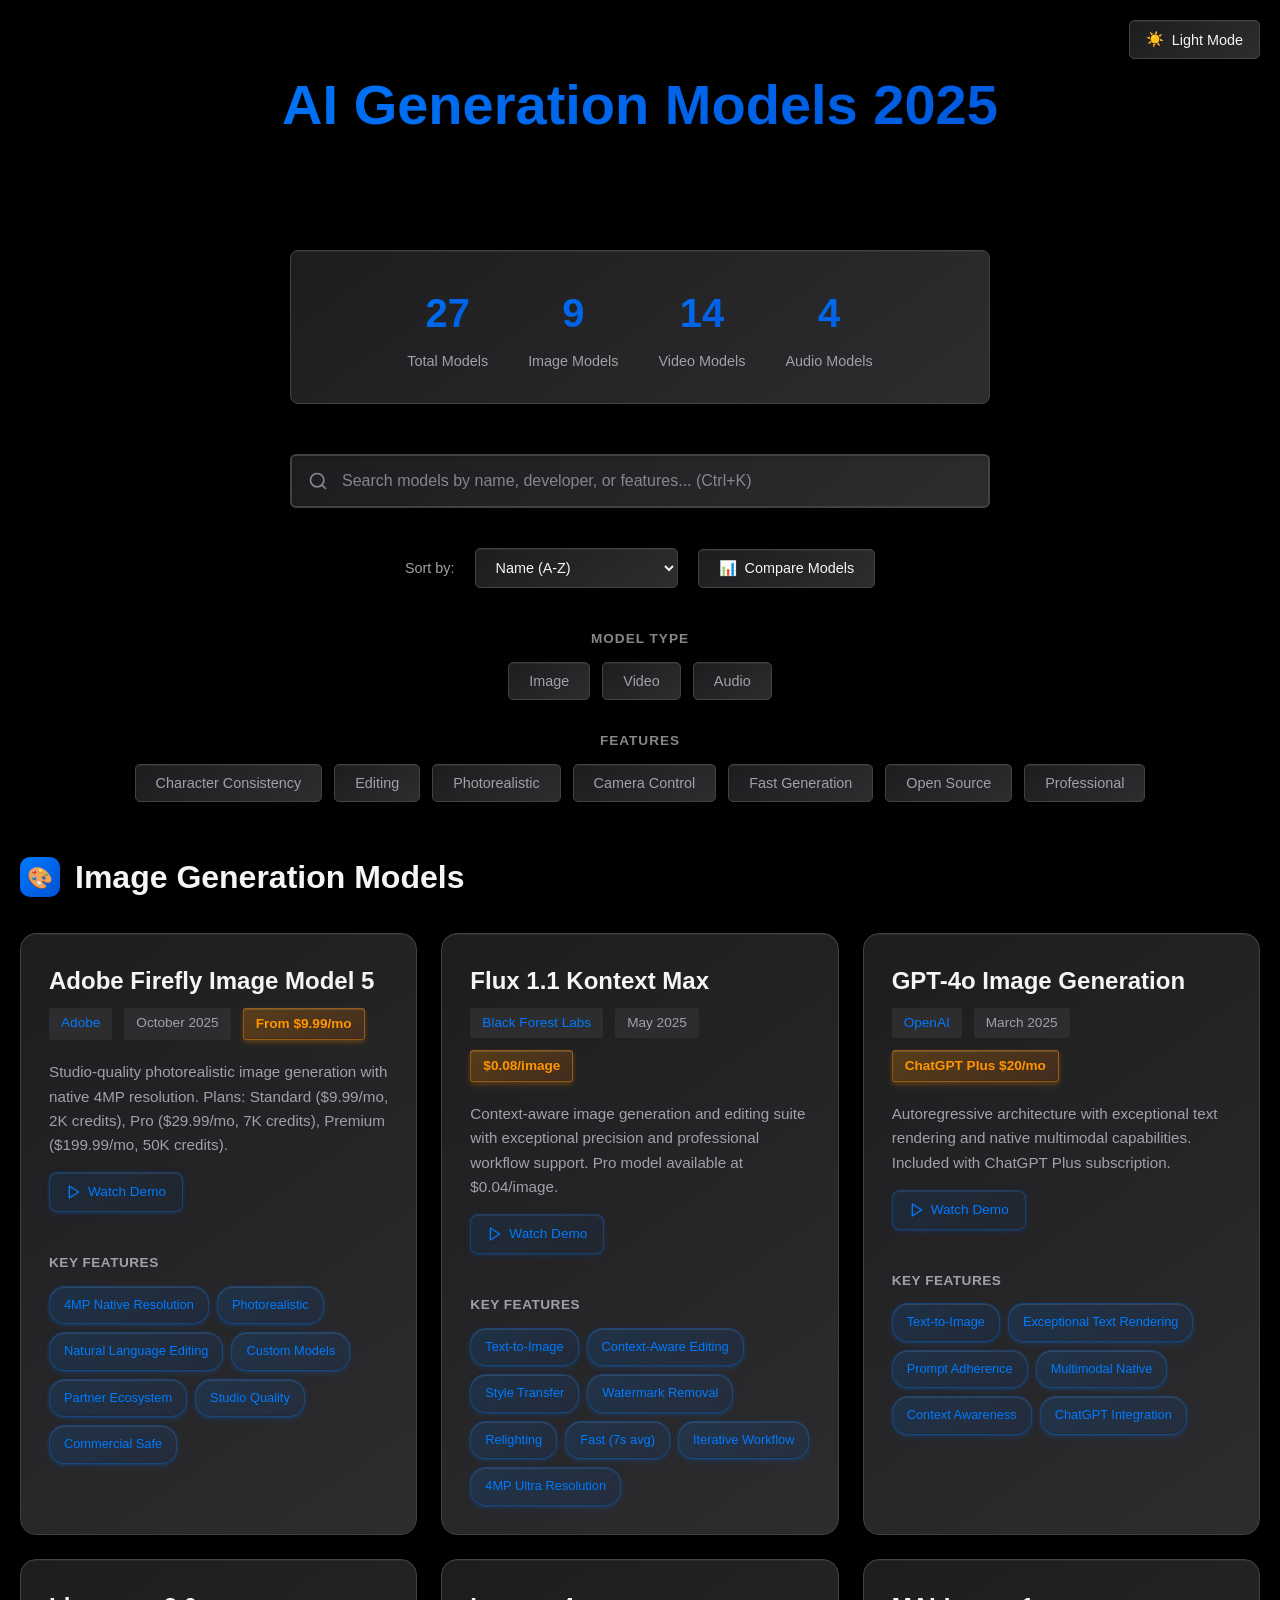
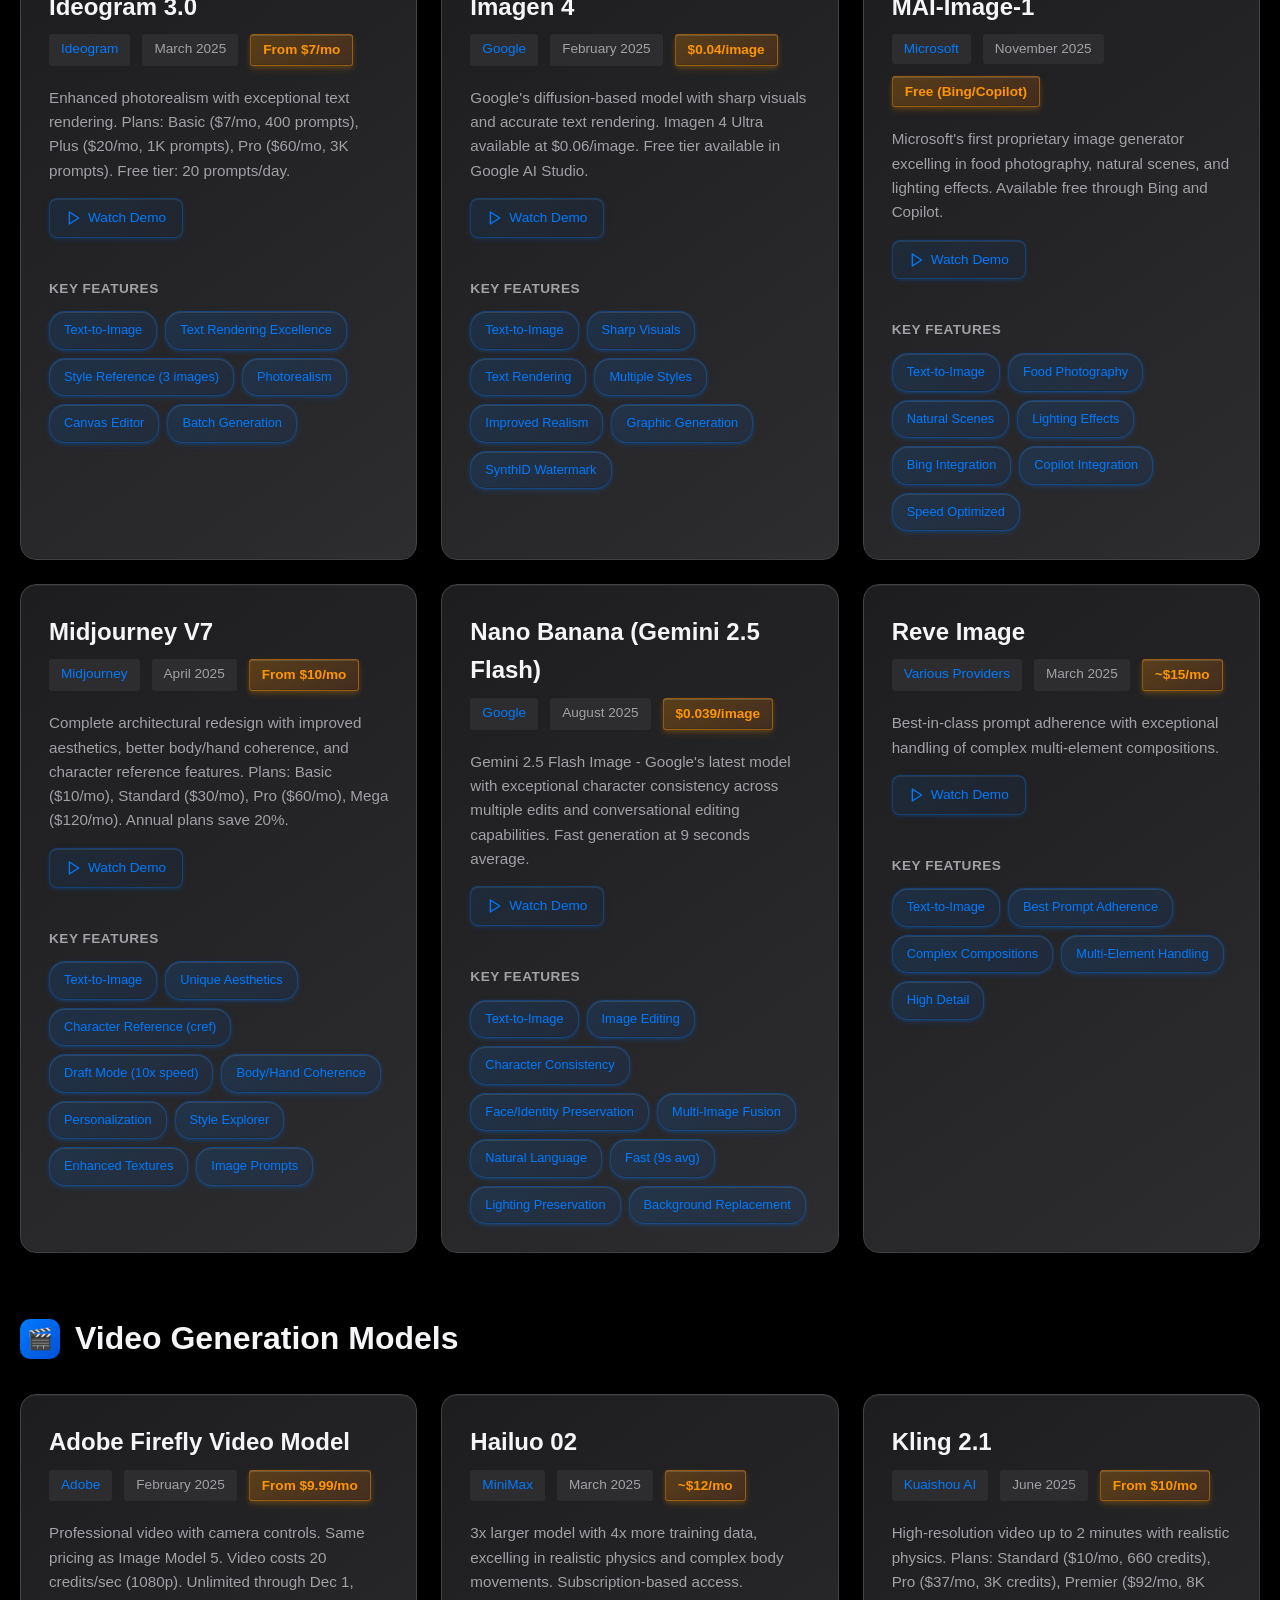
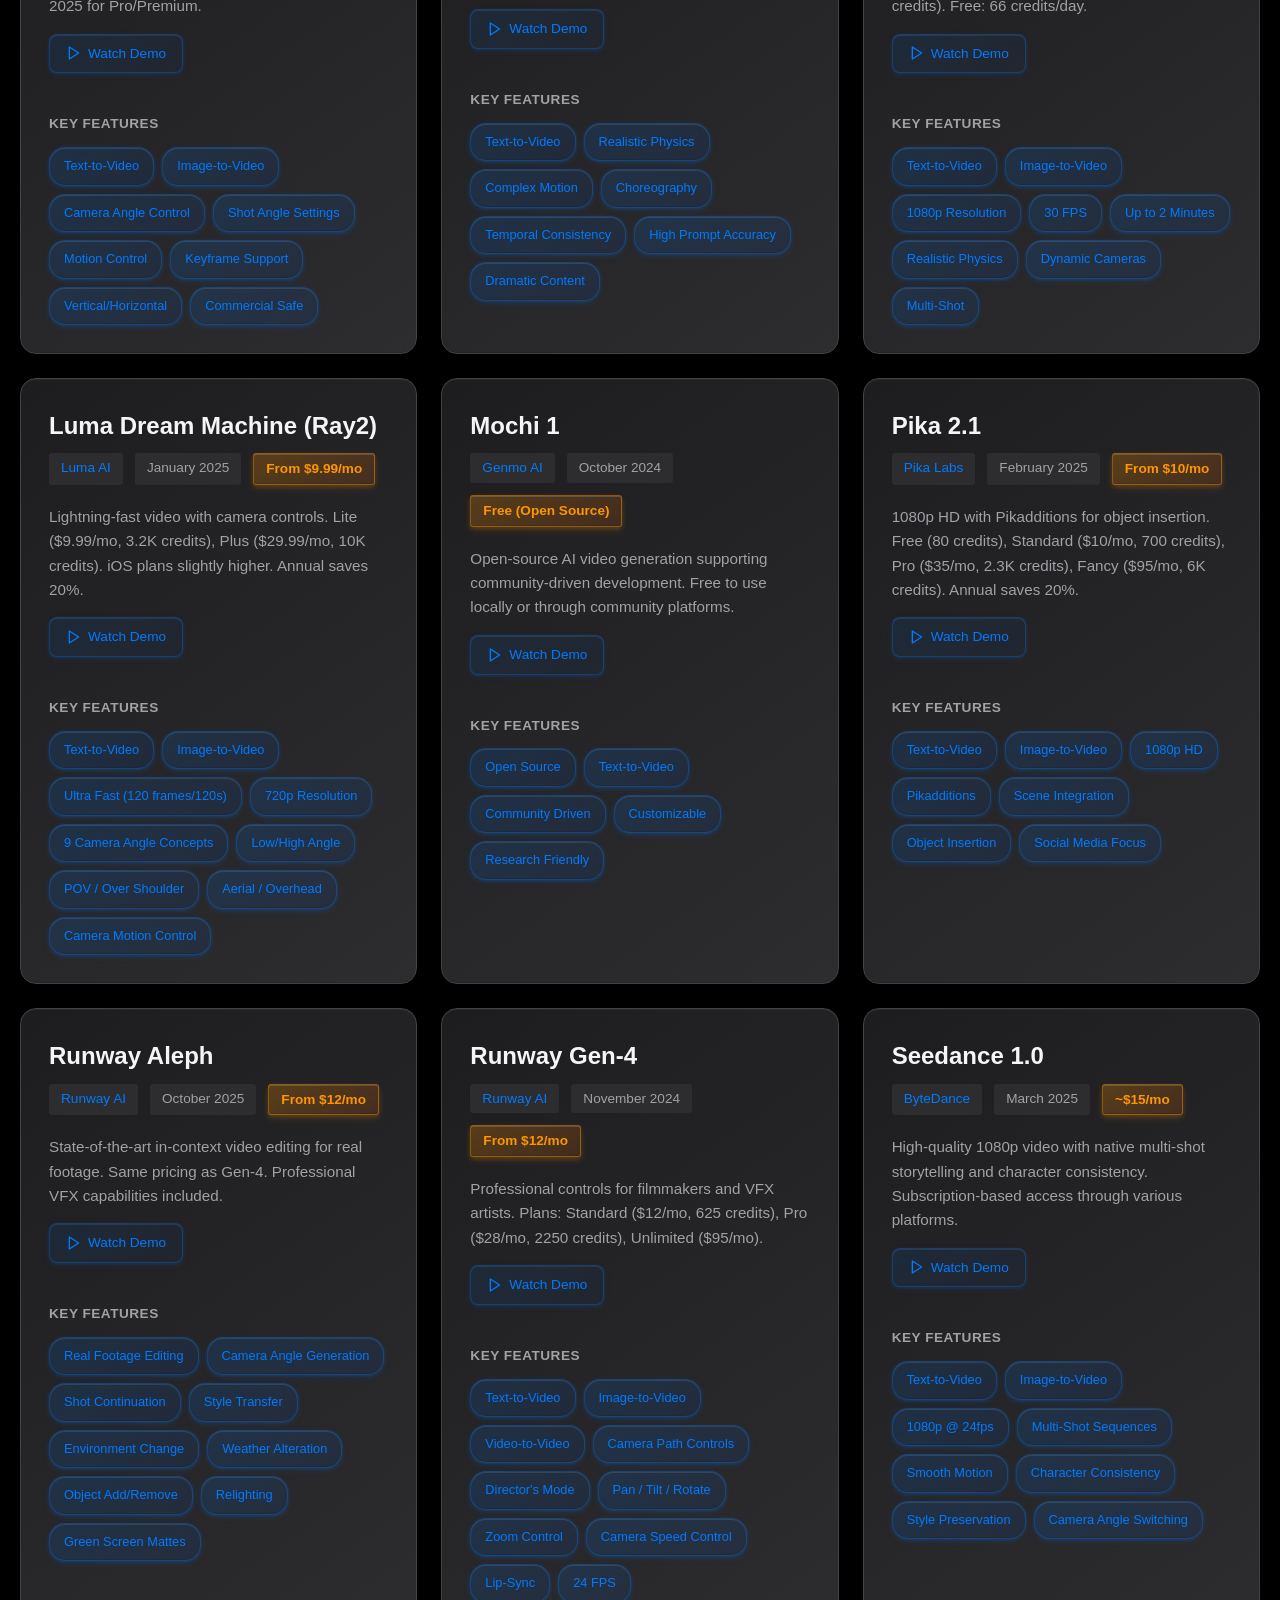
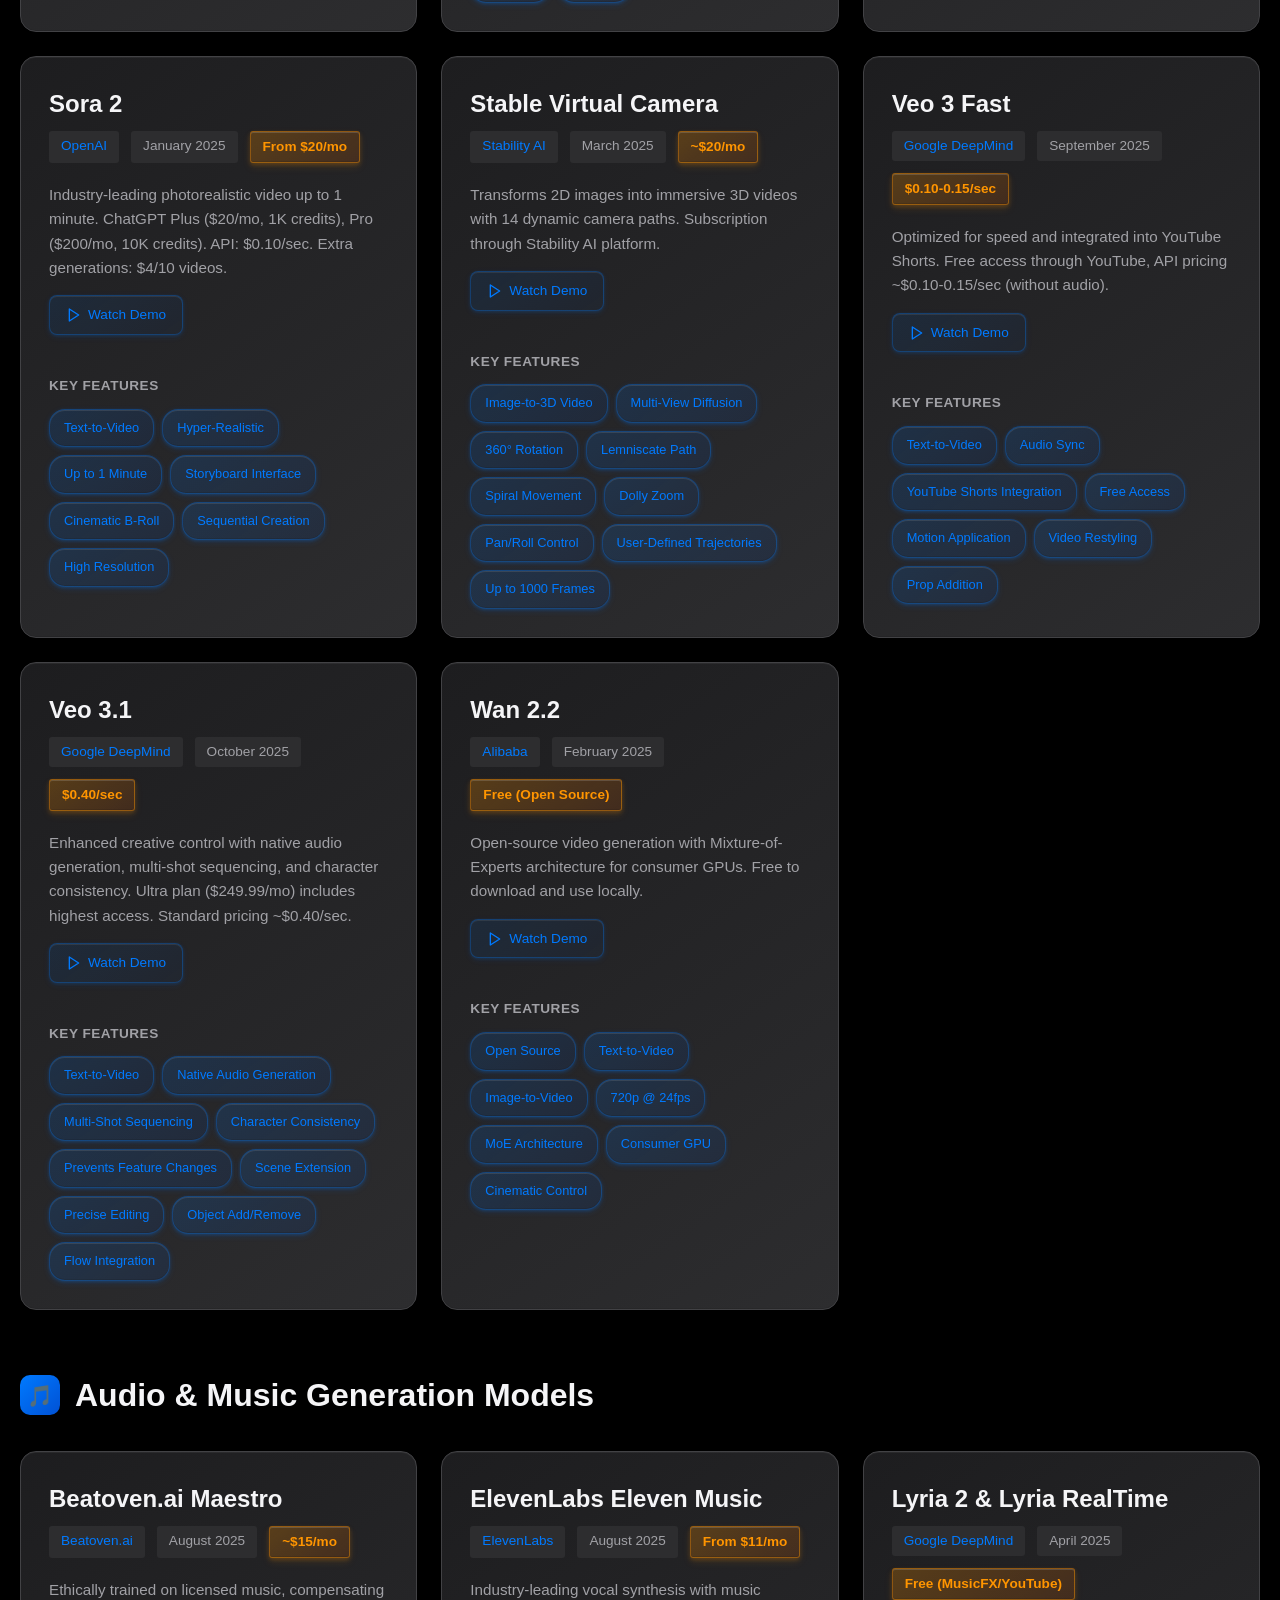
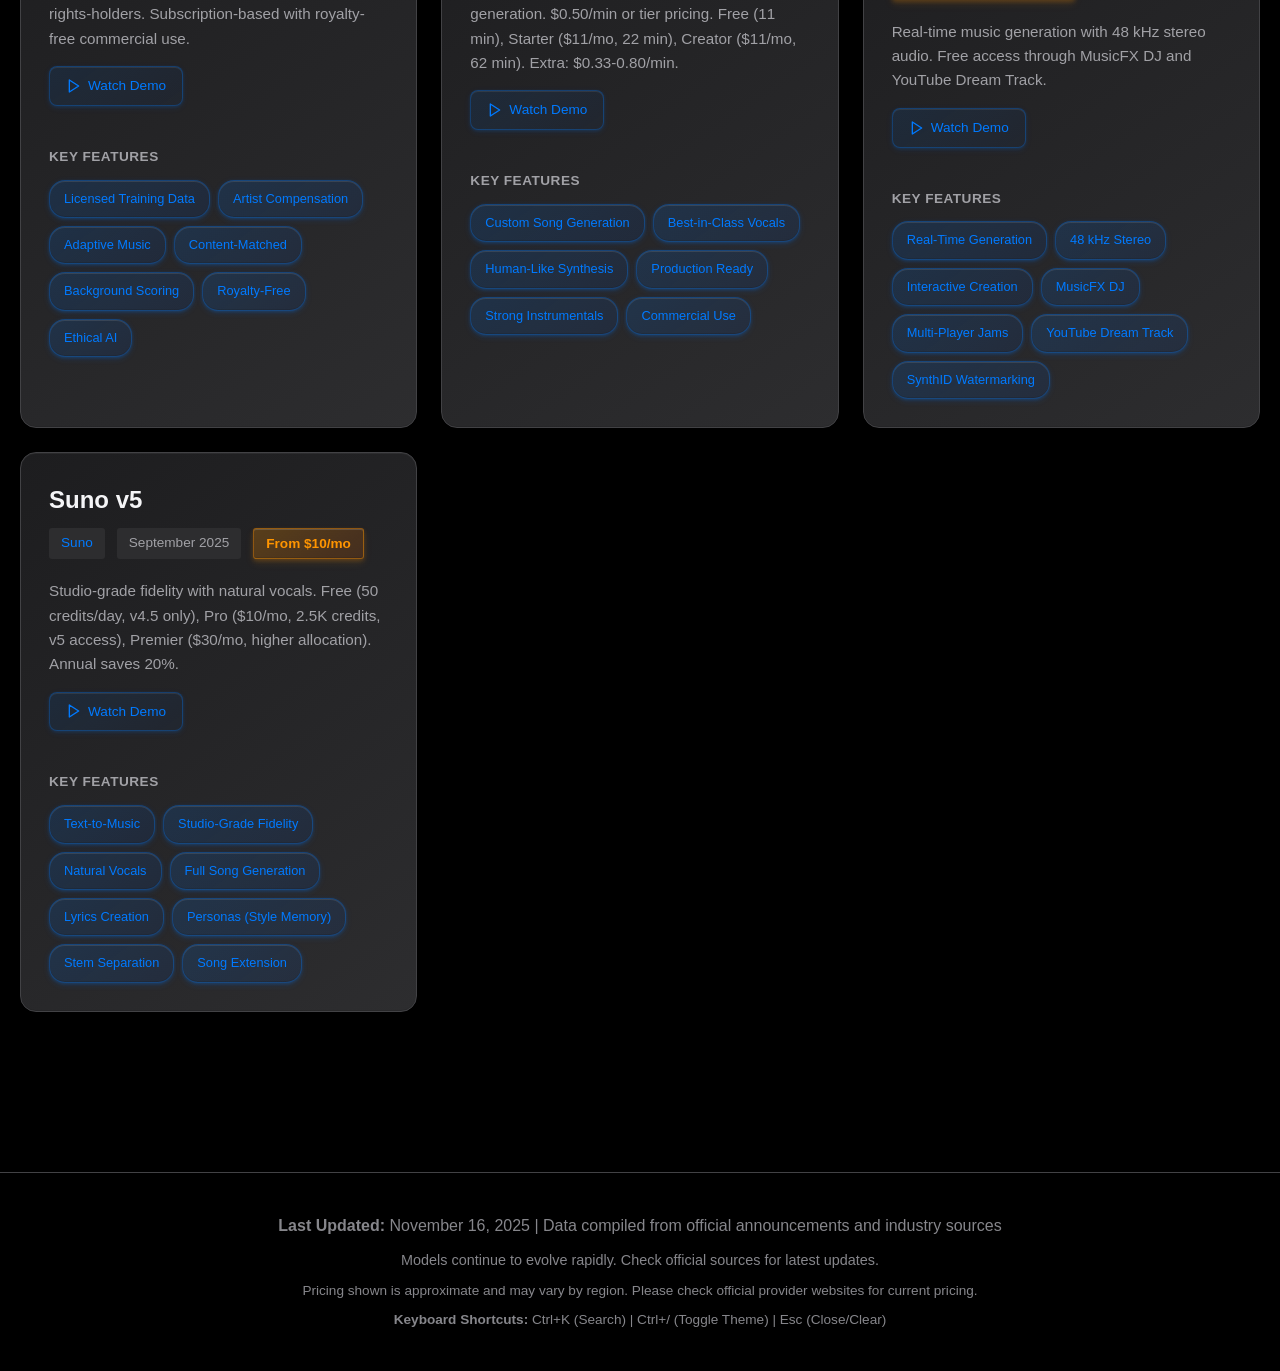
==== commit 4376f556: "Add YouTube demo links to all 27 AI models Features: - Added "Watch Demo" links to all image, video," ====
--- a/index.html
+++ b/index.html
@@ -122,6 +122,12 @@
                     <p class="model-description">
                         Gemini 2.5 Flash Image - Google's latest model with exceptional character consistency across multiple edits and conversational editing capabilities. Fast generation at 9 seconds average.
                     </p>
+                    <a href="https://www.youtube.com/results?search_query=Gemini+2.5+Flash+Image+Nano+Banana+demo" class="video-demo-link" target="_blank" rel="noopener noreferrer">
+                        <svg width="16" height="16" viewBox="0 0 24 24" fill="none" stroke="currentColor" stroke-width="2" stroke-linecap="round" stroke-linejoin="round">
+                            <polygon points="5 3 19 12 5 21 5 3"></polygon>
+                        </svg>
+                        Watch Demo
+                    </a>
                     <div class="features-section">
                         <h4 class="features-title">Key Features</h4>
                         <div class="tags">
@@ -151,6 +157,12 @@
                     <p class="model-description">
                         Context-aware image generation and editing suite with exceptional precision and professional workflow support. Pro model available at $0.04/image.
                     </p>
+                    <a href="https://www.youtube.com/results?search_query=Flux+1.1+Kontext+Max+demo+tutorial" class="video-demo-link" target="_blank" rel="noopener noreferrer">
+                        <svg width="16" height="16" viewBox="0 0 24 24" fill="none" stroke="currentColor" stroke-width="2" stroke-linecap="round" stroke-linejoin="round">
+                            <polygon points="5 3 19 12 5 21 5 3"></polygon>
+                        </svg>
+                        Watch Demo
+                    </a>
                     <div class="features-section">
                         <h4 class="features-title">Key Features</h4>
                         <div class="tags">
@@ -179,6 +191,12 @@
                     <p class="model-description">
                         Complete architectural redesign with improved aesthetics, better body/hand coherence, and character reference features. Plans: Basic ($10/mo), Standard ($30/mo), Pro ($60/mo), Mega ($120/mo). Annual plans save 20%.
                     </p>
+                    <a href="https://www.youtube.com/results?search_query=Midjourney+V7+tutorial+2025" class="video-demo-link" target="_blank" rel="noopener noreferrer">
+                        <svg width="16" height="16" viewBox="0 0 24 24" fill="none" stroke="currentColor" stroke-width="2" stroke-linecap="round" stroke-linejoin="round">
+                            <polygon points="5 3 19 12 5 21 5 3"></polygon>
+                        </svg>
+                        Watch Demo
+                    </a>
                     <div class="features-section">
                         <h4 class="features-title">Key Features</h4>
                         <div class="tags">
@@ -208,6 +226,12 @@
                     <p class="model-description">
                         Microsoft's first proprietary image generator excelling in food photography, natural scenes, and lighting effects. Available free through Bing and Copilot.
                     </p>
+                    <a href="https://www.youtube.com/results?search_query=MAI-Image-1+Microsoft+AI+demo" class="video-demo-link" target="_blank" rel="noopener noreferrer">
+                        <svg width="16" height="16" viewBox="0 0 24 24" fill="none" stroke="currentColor" stroke-width="2" stroke-linecap="round" stroke-linejoin="round">
+                            <polygon points="5 3 19 12 5 21 5 3"></polygon>
+                        </svg>
+                        Watch Demo
+                    </a>
                     <div class="features-section">
                         <h4 class="features-title">Key Features</h4>
                         <div class="tags">
@@ -235,6 +259,12 @@
                     <p class="model-description">
                         Studio-quality photorealistic image generation with native 4MP resolution. Plans: Standard ($9.99/mo, 2K credits), Pro ($29.99/mo, 7K credits), Premium ($199.99/mo, 50K credits).
                     </p>
+                    <a href="https://www.youtube.com/results?search_query=Adobe+Firefly+Image+Model+5+demo+tutorial" class="video-demo-link" target="_blank" rel="noopener noreferrer">
+                        <svg width="16" height="16" viewBox="0 0 24 24" fill="none" stroke="currentColor" stroke-width="2" stroke-linecap="round" stroke-linejoin="round">
+                            <polygon points="5 3 19 12 5 21 5 3"></polygon>
+                        </svg>
+                        Watch Demo
+                    </a>
                     <div class="features-section">
                         <h4 class="features-title">Key Features</h4>
                         <div class="tags">
@@ -262,6 +292,12 @@
                     <p class="model-description">
                         Autoregressive architecture with exceptional text rendering and native multimodal capabilities. Included with ChatGPT Plus subscription.
                     </p>
+                    <a href="https://www.youtube.com/results?search_query=GPT-4o+Image+Generation+demo+tutorial" class="video-demo-link" target="_blank" rel="noopener noreferrer">
+                        <svg width="16" height="16" viewBox="0 0 24 24" fill="none" stroke="currentColor" stroke-width="2" stroke-linecap="round" stroke-linejoin="round">
+                            <polygon points="5 3 19 12 5 21 5 3"></polygon>
+                        </svg>
+                        Watch Demo
+                    </a>
                     <div class="features-section">
                         <h4 class="features-title">Key Features</h4>
                         <div class="tags">
@@ -288,6 +324,12 @@
                     <p class="model-description">
                         Best-in-class prompt adherence with exceptional handling of complex multi-element compositions.
                     </p>
+                    <a href="https://www.youtube.com/results?search_query=Reve+Image+demo+tutorial" class="video-demo-link" target="_blank" rel="noopener noreferrer">
+                        <svg width="16" height="16" viewBox="0 0 24 24" fill="none" stroke="currentColor" stroke-width="2" stroke-linecap="round" stroke-linejoin="round">
+                            <polygon points="5 3 19 12 5 21 5 3"></polygon>
+                        </svg>
+                        Watch Demo
+                    </a>
                     <div class="features-section">
                         <h4 class="features-title">Key Features</h4>
                         <div class="tags">
@@ -313,6 +355,12 @@
                     <p class="model-description">
                         Enhanced photorealism with exceptional text rendering. Plans: Basic ($7/mo, 400 prompts), Plus ($20/mo, 1K prompts), Pro ($60/mo, 3K prompts). Free tier: 20 prompts/day.
                     </p>
+                    <a href="https://www.youtube.com/results?search_query=Ideogram+3.0+demo+tutorial" class="video-demo-link" target="_blank" rel="noopener noreferrer">
+                        <svg width="16" height="16" viewBox="0 0 24 24" fill="none" stroke="currentColor" stroke-width="2" stroke-linecap="round" stroke-linejoin="round">
+                            <polygon points="5 3 19 12 5 21 5 3"></polygon>
+                        </svg>
+                        Watch Demo
+                    </a>
                     <div class="features-section">
                         <h4 class="features-title">Key Features</h4>
                         <div class="tags">
@@ -339,6 +387,12 @@
                     <p class="model-description">
                         Google's diffusion-based model with sharp visuals and accurate text rendering. Imagen 4 Ultra available at $0.06/image. Free tier available in Google AI Studio.
                     </p>
+                    <a href="https://www.youtube.com/results?search_query=Imagen+4+demo+tutorial" class="video-demo-link" target="_blank" rel="noopener noreferrer">
+                        <svg width="16" height="16" viewBox="0 0 24 24" fill="none" stroke="currentColor" stroke-width="2" stroke-linecap="round" stroke-linejoin="round">
+                            <polygon points="5 3 19 12 5 21 5 3"></polygon>
+                        </svg>
+                        Watch Demo
+                    </a>
                     <div class="features-section">
                         <h4 class="features-title">Key Features</h4>
                         <div class="tags">
@@ -377,6 +431,12 @@
                     <p class="model-description">
                         Enhanced creative control with native audio generation, multi-shot sequencing, and character consistency. Ultra plan ($249.99/mo) includes highest access. Standard pricing ~$0.40/sec.
                     </p>
+                    <a href="https://www.youtube.com/results?search_query=Veo+3.1+demo+tutorial" class="video-demo-link" target="_blank" rel="noopener noreferrer">
+                        <svg width="16" height="16" viewBox="0 0 24 24" fill="none" stroke="currentColor" stroke-width="2" stroke-linecap="round" stroke-linejoin="round">
+                            <polygon points="5 3 19 12 5 21 5 3"></polygon>
+                        </svg>
+                        Watch Demo
+                    </a>
                     <div class="features-section">
                         <h4 class="features-title">Key Features</h4>
                         <div class="tags">
@@ -406,6 +466,12 @@
                     <p class="model-description">
                         Optimized for speed and integrated into YouTube Shorts. Free access through YouTube, API pricing ~$0.10-0.15/sec (without audio).
                     </p>
+                    <a href="https://www.youtube.com/results?search_query=Veo+3+Fast+demo+tutorial" class="video-demo-link" target="_blank" rel="noopener noreferrer">
+                        <svg width="16" height="16" viewBox="0 0 24 24" fill="none" stroke="currentColor" stroke-width="2" stroke-linecap="round" stroke-linejoin="round">
+                            <polygon points="5 3 19 12 5 21 5 3"></polygon>
+                        </svg>
+                        Watch Demo
+                    </a>
                     <div class="features-section">
                         <h4 class="features-title">Key Features</h4>
                         <div class="tags">
@@ -433,6 +499,12 @@
                     <p class="model-description">
                         Industry-leading photorealistic video up to 1 minute. ChatGPT Plus ($20/mo, 1K credits), Pro ($200/mo, 10K credits). API: $0.10/sec. Extra generations: $4/10 videos.
                     </p>
+                    <a href="https://www.youtube.com/results?search_query=Sora+2+demo+tutorial" class="video-demo-link" target="_blank" rel="noopener noreferrer">
+                        <svg width="16" height="16" viewBox="0 0 24 24" fill="none" stroke="currentColor" stroke-width="2" stroke-linecap="round" stroke-linejoin="round">
+                            <polygon points="5 3 19 12 5 21 5 3"></polygon>
+                        </svg>
+                        Watch Demo
+                    </a>
                     <div class="features-section">
                         <h4 class="features-title">Key Features</h4>
                         <div class="tags">
@@ -460,6 +532,12 @@
                     <p class="model-description">
                         Professional controls for filmmakers and VFX artists. Plans: Standard ($12/mo, 625 credits), Pro ($28/mo, 2250 credits), Unlimited ($95/mo).
                     </p>
+                    <a href="https://www.youtube.com/results?search_query=Runway+Gen-4+demo+tutorial" class="video-demo-link" target="_blank" rel="noopener noreferrer">
+                        <svg width="16" height="16" viewBox="0 0 24 24" fill="none" stroke="currentColor" stroke-width="2" stroke-linecap="round" stroke-linejoin="round">
+                            <polygon points="5 3 19 12 5 21 5 3"></polygon>
+                        </svg>
+                        Watch Demo
+                    </a>
                     <div class="features-section">
                         <h4 class="features-title">Key Features</h4>
                         <div class="tags">
@@ -490,6 +568,12 @@
                     <p class="model-description">
                         High-resolution video up to 2 minutes with realistic physics. Plans: Standard ($10/mo, 660 credits), Pro ($37/mo, 3K credits), Premier ($92/mo, 8K credits). Free: 66 credits/day.
                     </p>
+                    <a href="https://www.youtube.com/results?search_query=Kling+2.1+demo+tutorial" class="video-demo-link" target="_blank" rel="noopener noreferrer">
+                        <svg width="16" height="16" viewBox="0 0 24 24" fill="none" stroke="currentColor" stroke-width="2" stroke-linecap="round" stroke-linejoin="round">
+                            <polygon points="5 3 19 12 5 21 5 3"></polygon>
+                        </svg>
+                        Watch Demo
+                    </a>
                     <div class="features-section">
                         <h4 class="features-title">Key Features</h4>
                         <div class="tags">
@@ -518,6 +602,12 @@
                     <p class="model-description">
                         Lightning-fast video with camera controls. Lite ($9.99/mo, 3.2K credits), Plus ($29.99/mo, 10K credits). iOS plans slightly higher. Annual saves 20%.
                     </p>
+                    <a href="https://www.youtube.com/results?search_query=Luma+Dream+Machine+(Ray2)+demo+tutorial" class="video-demo-link" target="_blank" rel="noopener noreferrer">
+                        <svg width="16" height="16" viewBox="0 0 24 24" fill="none" stroke="currentColor" stroke-width="2" stroke-linecap="round" stroke-linejoin="round">
+                            <polygon points="5 3 19 12 5 21 5 3"></polygon>
+                        </svg>
+                        Watch Demo
+                    </a>
                     <div class="features-section">
                         <h4 class="features-title">Key Features</h4>
                         <div class="tags">
@@ -547,6 +637,12 @@
                     <p class="model-description">
                         1080p HD with Pikadditions for object insertion. Free (80 credits), Standard ($10/mo, 700 credits), Pro ($35/mo, 2.3K credits), Fancy ($95/mo, 6K credits). Annual saves 20%.
                     </p>
+                    <a href="https://www.youtube.com/results?search_query=Pika+2.1+demo+tutorial" class="video-demo-link" target="_blank" rel="noopener noreferrer">
+                        <svg width="16" height="16" viewBox="0 0 24 24" fill="none" stroke="currentColor" stroke-width="2" stroke-linecap="round" stroke-linejoin="round">
+                            <polygon points="5 3 19 12 5 21 5 3"></polygon>
+                        </svg>
+                        Watch Demo
+                    </a>
                     <div class="features-section">
                         <h4 class="features-title">Key Features</h4>
                         <div class="tags">
@@ -574,6 +670,12 @@
                     <p class="model-description">
                         3x larger model with 4x more training data, excelling in realistic physics and complex body movements. Subscription-based access.
                     </p>
+                    <a href="https://www.youtube.com/results?search_query=Hailuo+02+demo+tutorial" class="video-demo-link" target="_blank" rel="noopener noreferrer">
+                        <svg width="16" height="16" viewBox="0 0 24 24" fill="none" stroke="currentColor" stroke-width="2" stroke-linecap="round" stroke-linejoin="round">
+                            <polygon points="5 3 19 12 5 21 5 3"></polygon>
+                        </svg>
+                        Watch Demo
+                    </a>
                     <div class="features-section">
                         <h4 class="features-title">Key Features</h4>
                         <div class="tags">
@@ -601,6 +703,12 @@
                     <p class="model-description">
                         Open-source video generation with Mixture-of-Experts architecture for consumer GPUs. Free to download and use locally.
                     </p>
+                    <a href="https://www.youtube.com/results?search_query=Wan+2.2+demo+tutorial" class="video-demo-link" target="_blank" rel="noopener noreferrer">
+                        <svg width="16" height="16" viewBox="0 0 24 24" fill="none" stroke="currentColor" stroke-width="2" stroke-linecap="round" stroke-linejoin="round">
+                            <polygon points="5 3 19 12 5 21 5 3"></polygon>
+                        </svg>
+                        Watch Demo
+                    </a>
                     <div class="features-section">
                         <h4 class="features-title">Key Features</h4>
                         <div class="tags">
@@ -628,6 +736,12 @@
                     <p class="model-description">
                         Professional video with camera controls. Same pricing as Image Model 5. Video costs 20 credits/sec (1080p). Unlimited through Dec 1, 2025 for Pro/Premium.
                     </p>
+                    <a href="https://www.youtube.com/results?search_query=Adobe+Firefly+Video+Model+demo+tutorial" class="video-demo-link" target="_blank" rel="noopener noreferrer">
+                        <svg width="16" height="16" viewBox="0 0 24 24" fill="none" stroke="currentColor" stroke-width="2" stroke-linecap="round" stroke-linejoin="round">
+                            <polygon points="5 3 19 12 5 21 5 3"></polygon>
+                        </svg>
+                        Watch Demo
+                    </a>
                     <div class="features-section">
                         <h4 class="features-title">Key Features</h4>
                         <div class="tags">
@@ -656,6 +770,12 @@
                     <p class="model-description">
                         High-quality 1080p video with native multi-shot storytelling and character consistency. Subscription-based access through various platforms.
                     </p>
+                    <a href="https://www.youtube.com/results?search_query=Seedance+1.0+demo+tutorial" class="video-demo-link" target="_blank" rel="noopener noreferrer">
+                        <svg width="16" height="16" viewBox="0 0 24 24" fill="none" stroke="currentColor" stroke-width="2" stroke-linecap="round" stroke-linejoin="round">
+                            <polygon points="5 3 19 12 5 21 5 3"></polygon>
+                        </svg>
+                        Watch Demo
+                    </a>
                     <div class="features-section">
                         <h4 class="features-title">Key Features</h4>
                         <div class="tags">
@@ -684,6 +804,12 @@
                     <p class="model-description">
                         Open-source AI video generation supporting community-driven development. Free to use locally or through community platforms.
                     </p>
+                    <a href="https://www.youtube.com/results?search_query=Mochi+1+demo+tutorial" class="video-demo-link" target="_blank" rel="noopener noreferrer">
+                        <svg width="16" height="16" viewBox="0 0 24 24" fill="none" stroke="currentColor" stroke-width="2" stroke-linecap="round" stroke-linejoin="round">
+                            <polygon points="5 3 19 12 5 21 5 3"></polygon>
+                        </svg>
+                        Watch Demo
+                    </a>
                     <div class="features-section">
                         <h4 class="features-title">Key Features</h4>
                         <div class="tags">
@@ -709,6 +835,12 @@
                     <p class="model-description">
                         Transforms 2D images into immersive 3D videos with 14 dynamic camera paths. Subscription through Stability AI platform.
                     </p>
+                    <a href="https://www.youtube.com/results?search_query=Stable+Virtual+Camera+demo+tutorial" class="video-demo-link" target="_blank" rel="noopener noreferrer">
+                        <svg width="16" height="16" viewBox="0 0 24 24" fill="none" stroke="currentColor" stroke-width="2" stroke-linecap="round" stroke-linejoin="round">
+                            <polygon points="5 3 19 12 5 21 5 3"></polygon>
+                        </svg>
+                        Watch Demo
+                    </a>
                     <div class="features-section">
                         <h4 class="features-title">Key Features</h4>
                         <div class="tags">
@@ -738,6 +870,12 @@
                     <p class="model-description">
                         State-of-the-art in-context video editing for real footage. Same pricing as Gen-4. Professional VFX capabilities included.
                     </p>
+                    <a href="https://www.youtube.com/results?search_query=Runway+Aleph+demo+tutorial" class="video-demo-link" target="_blank" rel="noopener noreferrer">
+                        <svg width="16" height="16" viewBox="0 0 24 24" fill="none" stroke="currentColor" stroke-width="2" stroke-linecap="round" stroke-linejoin="round">
+                            <polygon points="5 3 19 12 5 21 5 3"></polygon>
+                        </svg>
+                        Watch Demo
+                    </a>
                     <div class="features-section">
                         <h4 class="features-title">Key Features</h4>
                         <div class="tags">
@@ -778,6 +916,12 @@
                     <p class="model-description">
                         Real-time music generation with 48 kHz stereo audio. Free access through MusicFX DJ and YouTube Dream Track.
                     </p>
+                    <a href="https://www.youtube.com/results?search_query=Lyria+2+&+Lyria+RealTime+demo+tutorial" class="video-demo-link" target="_blank" rel="noopener noreferrer">
+                        <svg width="16" height="16" viewBox="0 0 24 24" fill="none" stroke="currentColor" stroke-width="2" stroke-linecap="round" stroke-linejoin="round">
+                            <polygon points="5 3 19 12 5 21 5 3"></polygon>
+                        </svg>
+                        Watch Demo
+                    </a>
                     <div class="features-section">
                         <h4 class="features-title">Key Features</h4>
                         <div class="tags">
@@ -805,6 +949,12 @@
                     <p class="model-description">
                         Studio-grade fidelity with natural vocals. Free (50 credits/day, v4.5 only), Pro ($10/mo, 2.5K credits, v5 access), Premier ($30/mo, higher allocation). Annual saves 20%.
                     </p>
+                    <a href="https://www.youtube.com/results?search_query=Suno+v5+demo+tutorial" class="video-demo-link" target="_blank" rel="noopener noreferrer">
+                        <svg width="16" height="16" viewBox="0 0 24 24" fill="none" stroke="currentColor" stroke-width="2" stroke-linecap="round" stroke-linejoin="round">
+                            <polygon points="5 3 19 12 5 21 5 3"></polygon>
+                        </svg>
+                        Watch Demo
+                    </a>
                     <div class="features-section">
                         <h4 class="features-title">Key Features</h4>
                         <div class="tags">
@@ -833,6 +983,12 @@
                     <p class="model-description">
                         Industry-leading vocal synthesis with music generation. $0.50/min or tier pricing. Free (11 min), Starter ($11/mo, 22 min), Creator ($11/mo, 62 min). Extra: $0.33-0.80/min.
                     </p>
+                    <a href="https://www.youtube.com/results?search_query=ElevenLabs+Eleven+Music+demo+tutorial" class="video-demo-link" target="_blank" rel="noopener noreferrer">
+                        <svg width="16" height="16" viewBox="0 0 24 24" fill="none" stroke="currentColor" stroke-width="2" stroke-linecap="round" stroke-linejoin="round">
+                            <polygon points="5 3 19 12 5 21 5 3"></polygon>
+                        </svg>
+                        Watch Demo
+                    </a>
                     <div class="features-section">
                         <h4 class="features-title">Key Features</h4>
                         <div class="tags">
@@ -859,6 +1015,12 @@
                     <p class="model-description">
                         Ethically trained on licensed music, compensating rights-holders. Subscription-based with royalty-free commercial use.
                     </p>
+                    <a href="https://www.youtube.com/results?search_query=Beatoven.ai+Maestro+demo+tutorial" class="video-demo-link" target="_blank" rel="noopener noreferrer">
+                        <svg width="16" height="16" viewBox="0 0 24 24" fill="none" stroke="currentColor" stroke-width="2" stroke-linecap="round" stroke-linejoin="round">
+                            <polygon points="5 3 19 12 5 21 5 3"></polygon>
+                        </svg>
+                        Watch Demo
+                    </a>
                     <div class="features-section">
                         <h4 class="features-title">Key Features</h4>
                         <div class="tags">
--- a/styles.css
+++ b/styles.css
@@ -576,9 +576,54 @@
 
 .model-description {
     color: var(--text-secondary);
-    margin-bottom: 20px;
+    margin-bottom: 15px;
     font-size: 0.95rem;
     line-height: 1.6;
+}
+
+.video-demo-link {
+    display: inline-flex;
+    align-items: center;
+    gap: 6px;
+    padding: 8px 16px;
+    background: linear-gradient(145deg, rgba(0, 122, 255, 0.1), rgba(0, 81, 213, 0.05));
+    border: 1px solid rgba(0, 122, 255, 0.3);
+    border-radius: 8px;
+    color: var(--accent-primary);
+    text-decoration: none;
+    font-size: 0.85rem;
+    font-weight: 500;
+    margin-bottom: 20px;
+    transition: all 0.3s cubic-bezier(0.4, 0, 0.2, 1);
+
+    /* 3D Effect */
+    box-shadow:
+        0 1px 3px rgba(0, 122, 255, 0.15),
+        0 2px 6px rgba(0, 122, 255, 0.1),
+        inset 0 1px 0 rgba(255, 255, 255, 0.08);
+}
+
+.video-demo-link svg {
+    flex-shrink: 0;
+}
+
+.video-demo-link:hover {
+    background: linear-gradient(145deg, rgba(0, 122, 255, 0.2), rgba(0, 81, 213, 0.15));
+    border-color: rgba(0, 122, 255, 0.5);
+    transform: translateY(-2px);
+
+    /* Enhanced 3D depth on hover */
+    box-shadow:
+        0 2px 8px rgba(0, 122, 255, 0.25),
+        0 4px 16px rgba(0, 122, 255, 0.15),
+        inset 0 1px 0 rgba(255, 255, 255, 0.12);
+}
+
+.video-demo-link:active {
+    transform: translateY(0);
+    box-shadow:
+        0 1px 2px rgba(0, 122, 255, 0.2),
+        inset 0 2px 4px rgba(0, 0, 0, 0.15);
 }
 
 .features-section {
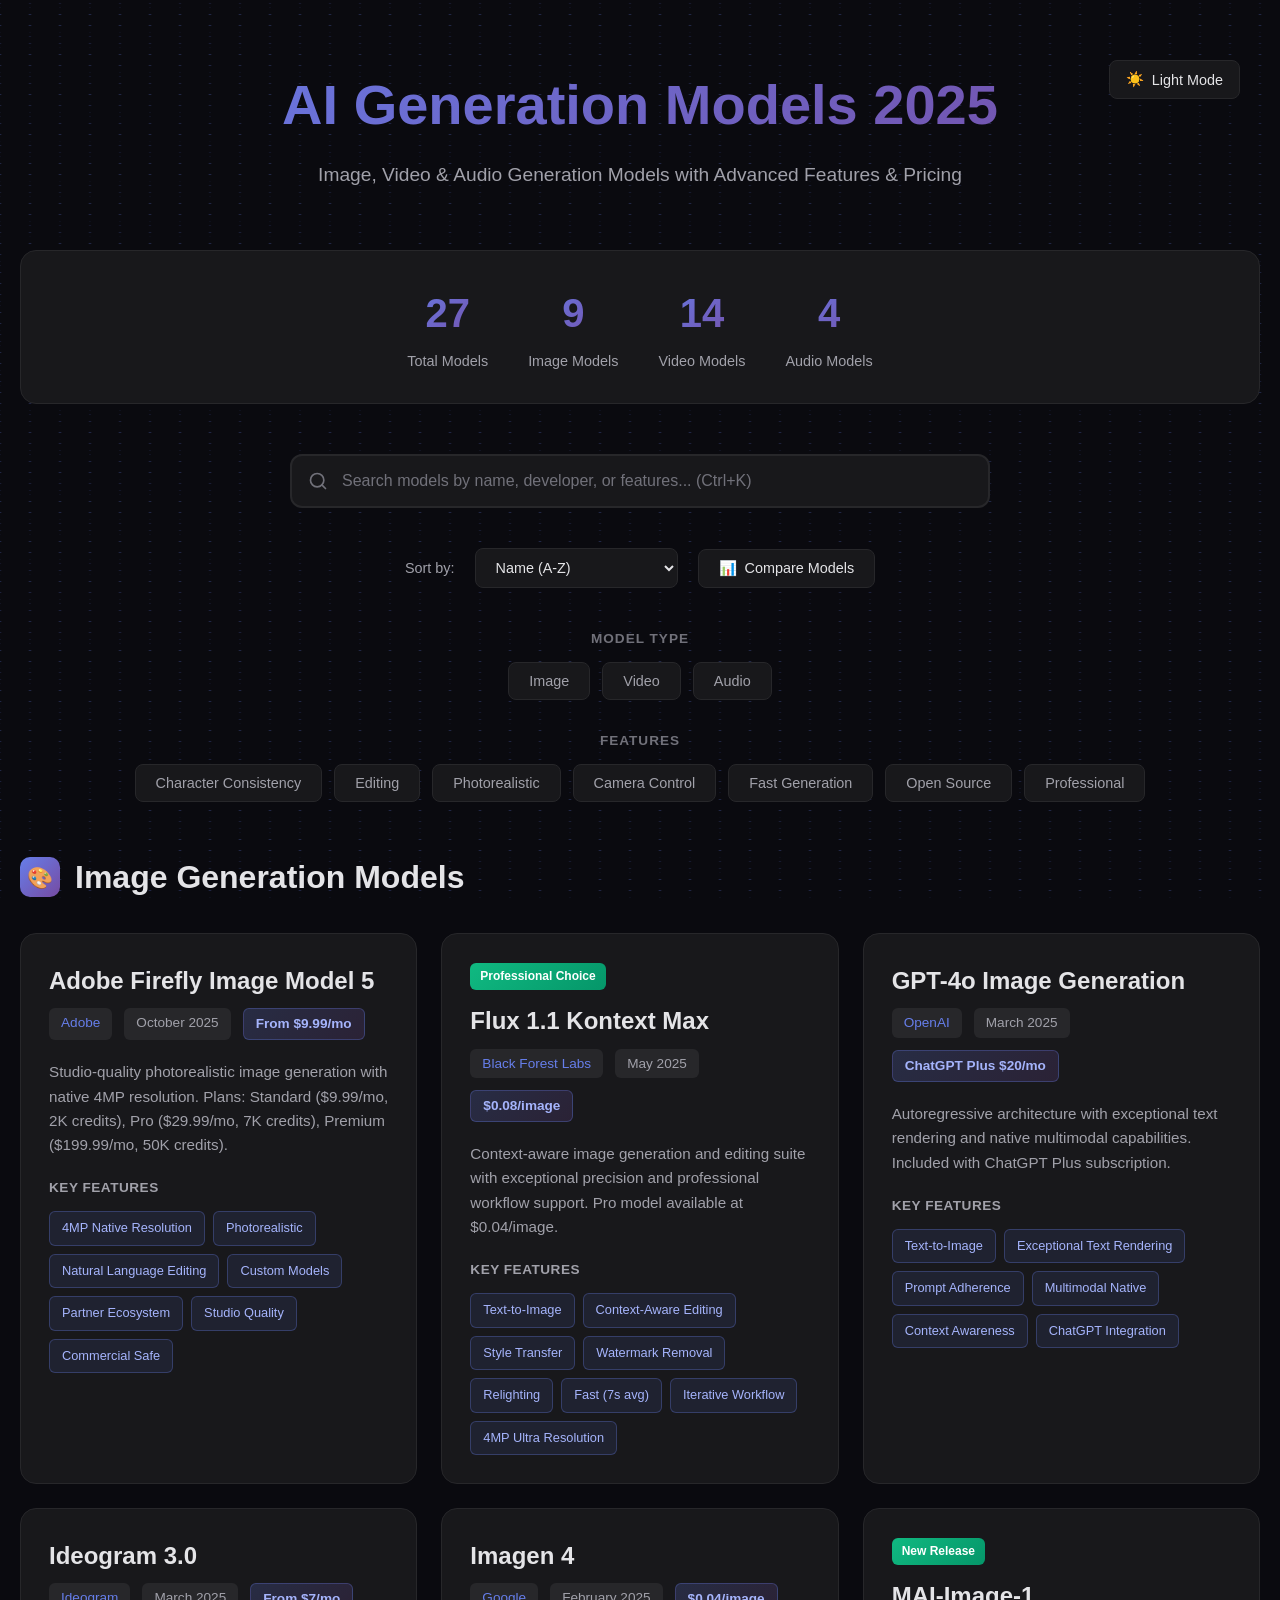
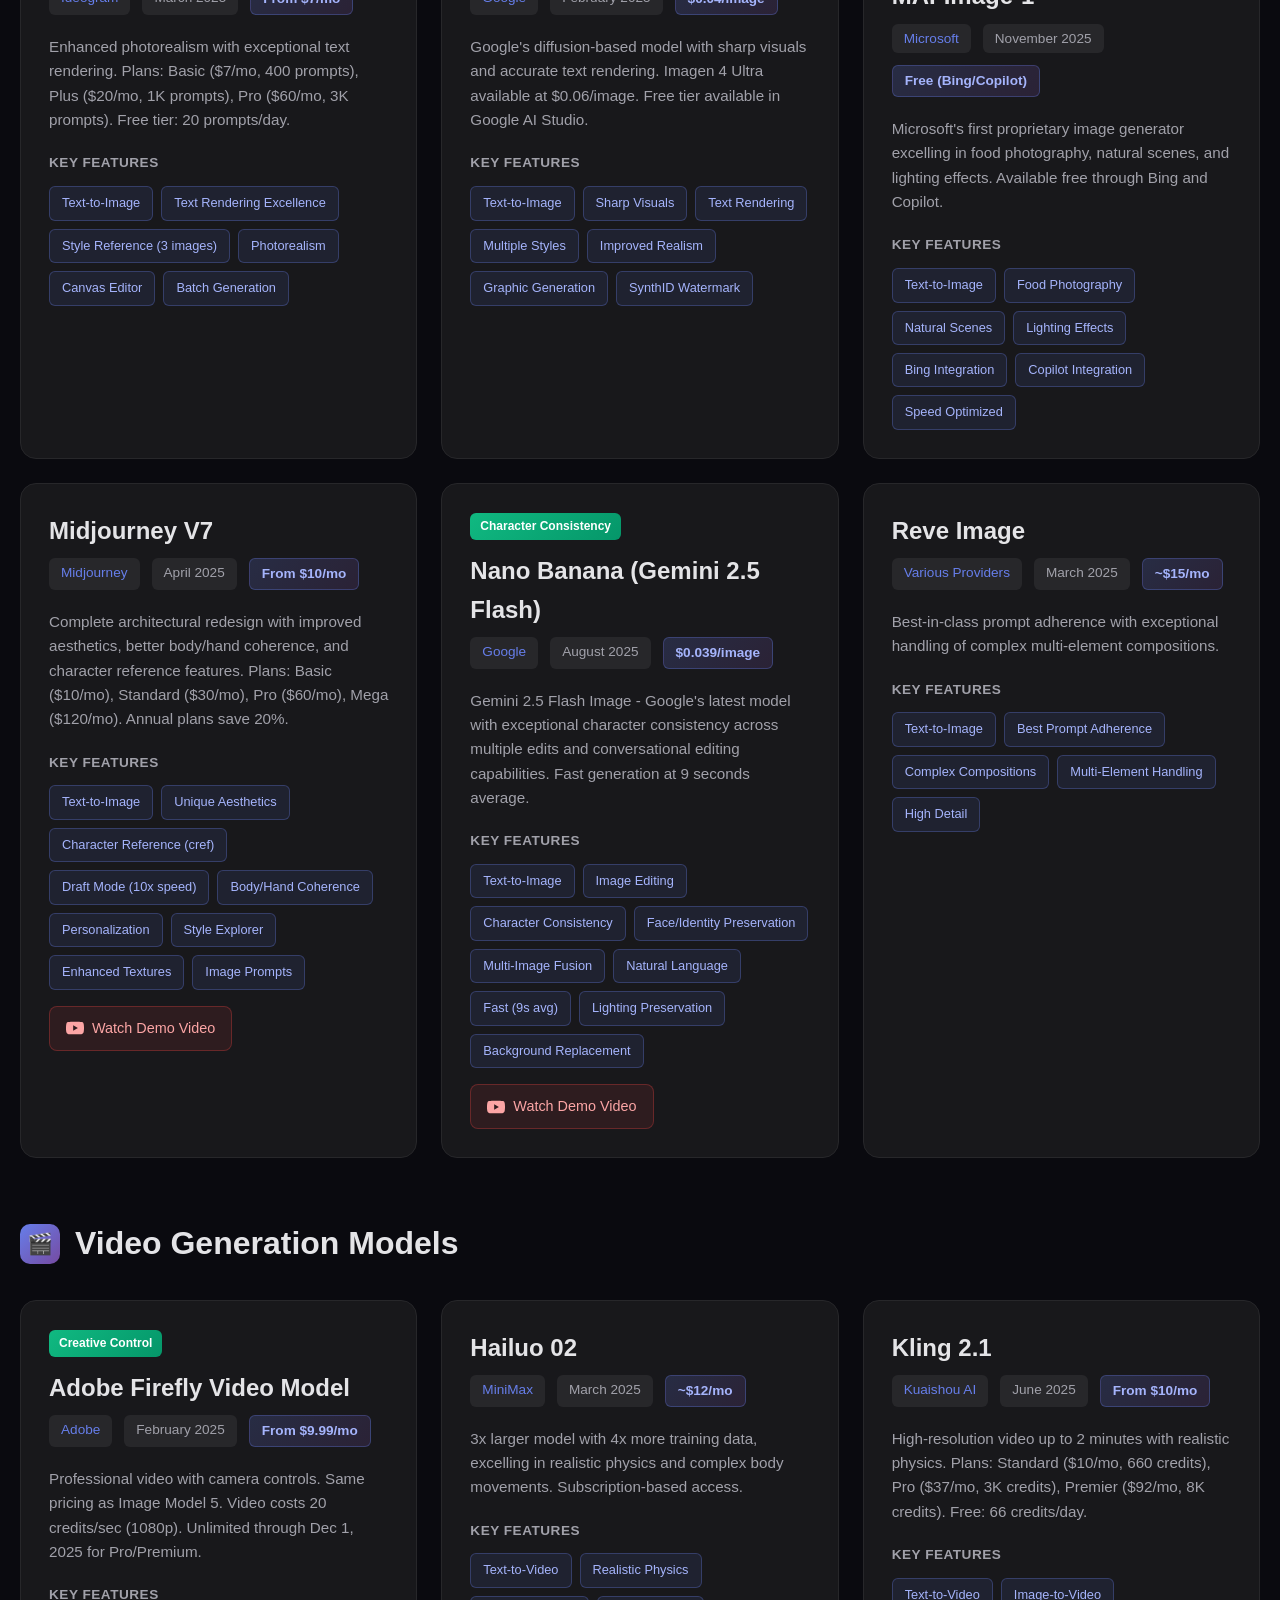
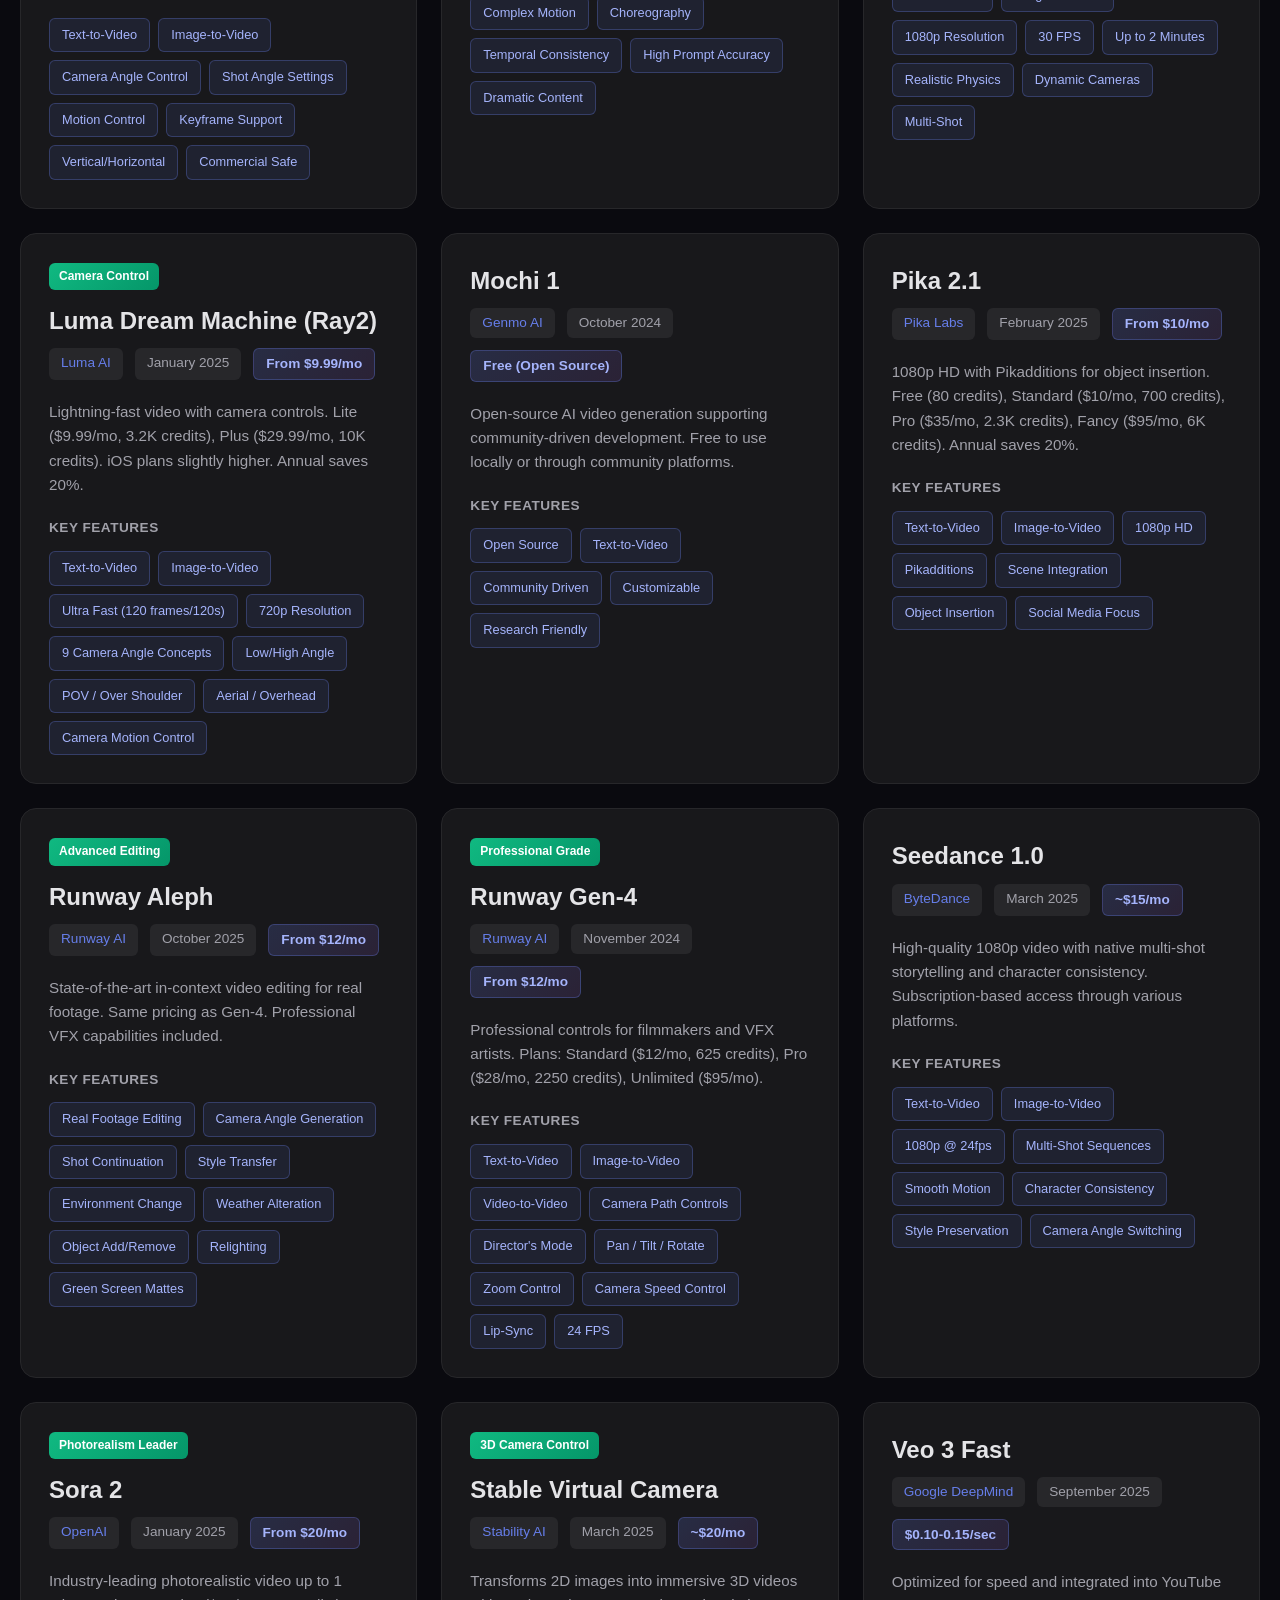
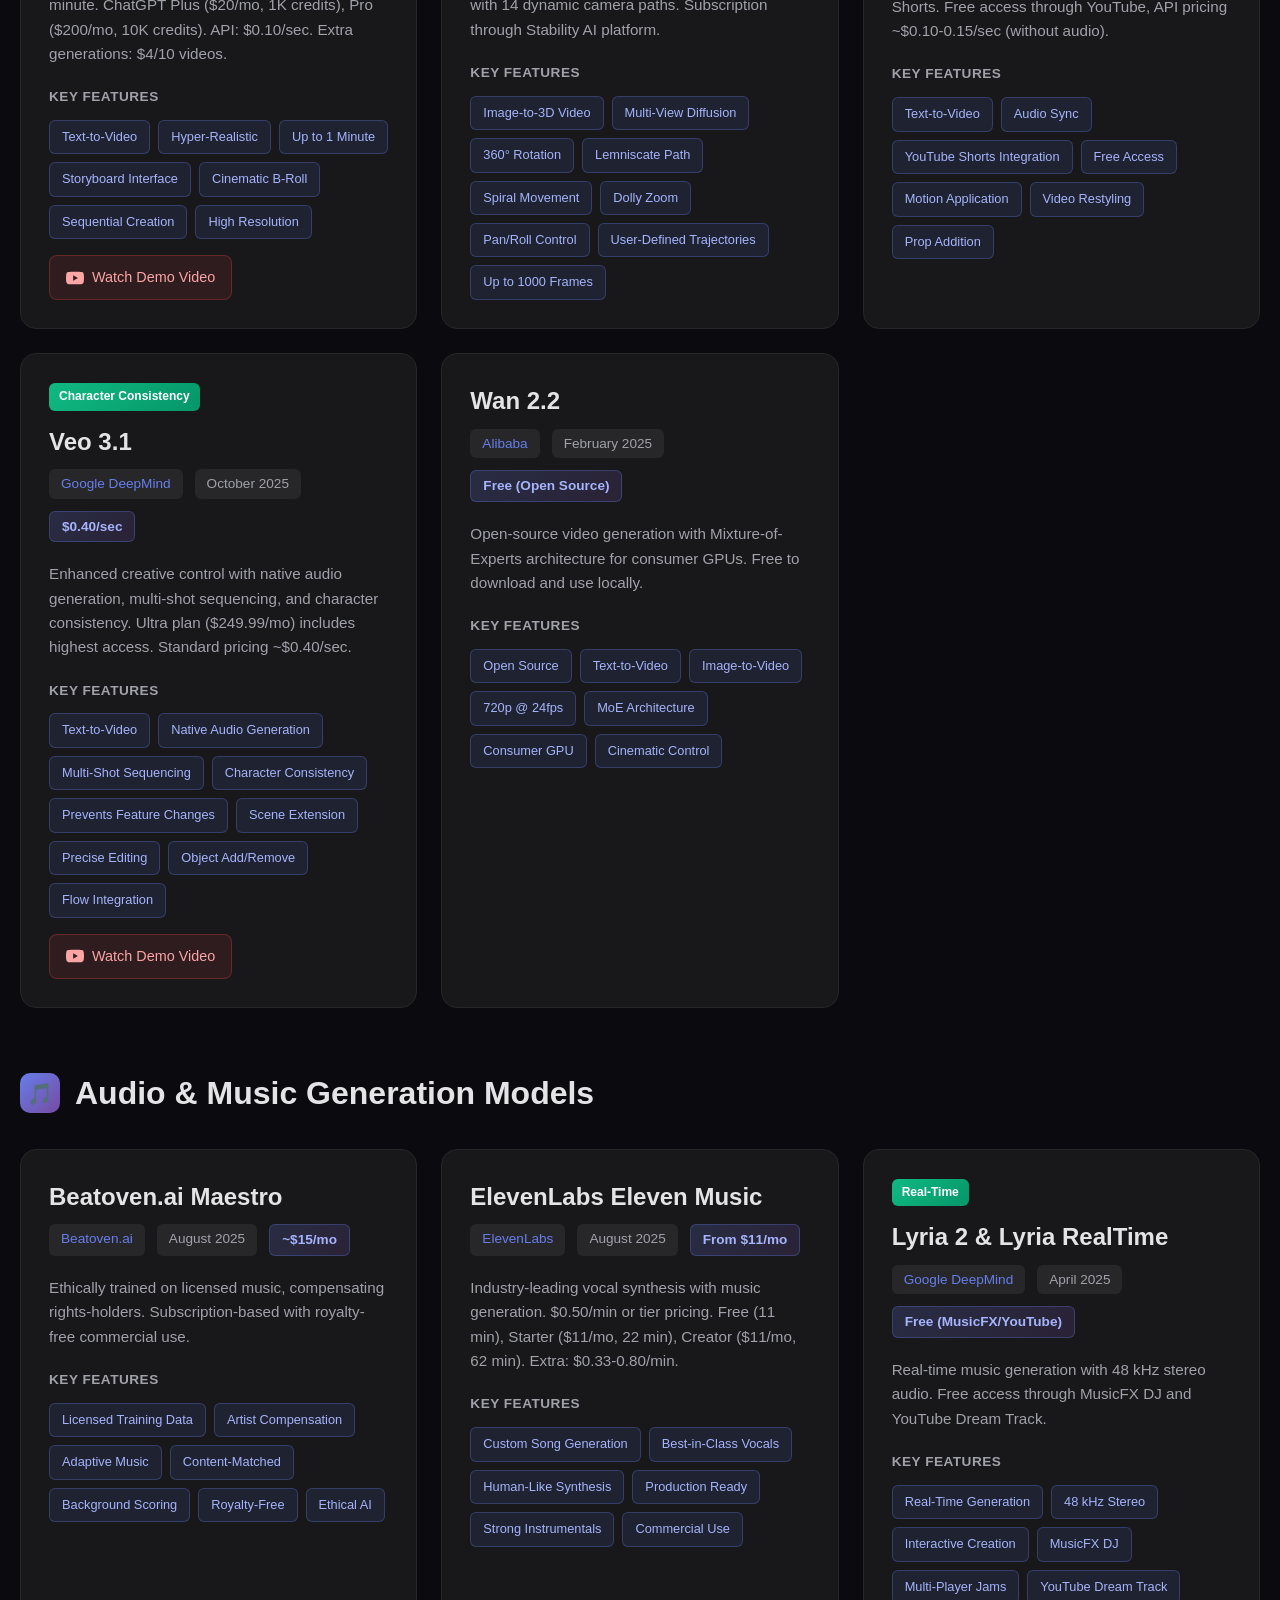
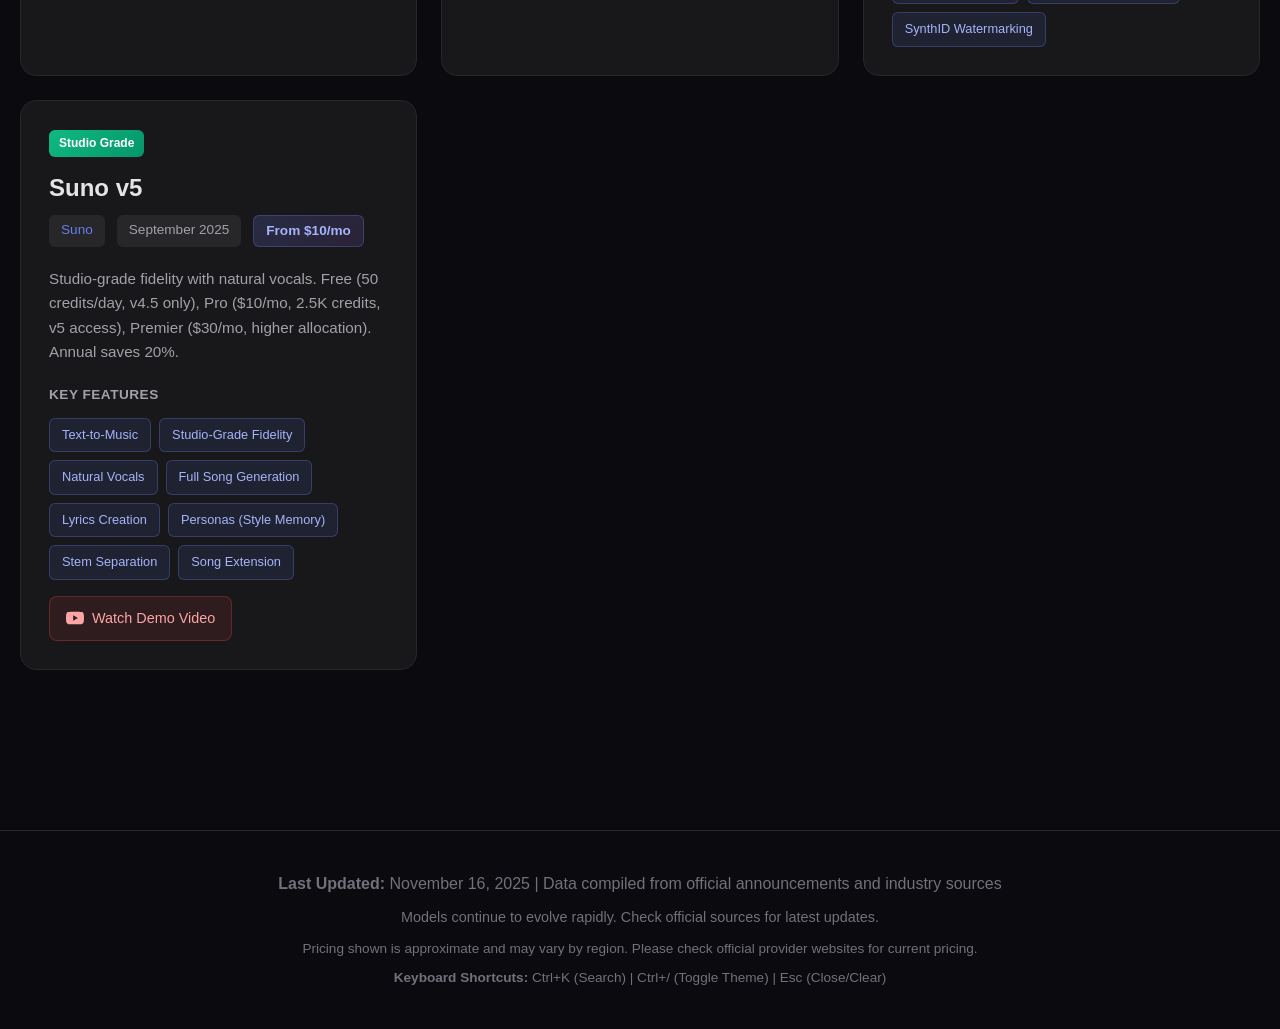
==== commit 26325808: "Add interactive dot grid background and demo video links Enhancements: 1. Interactive Dot Grid Backg" ====
--- a/index.html
+++ b/index.html
@@ -9,6 +9,9 @@
     <link rel="stylesheet" href="styles.css">
 </head>
 <body>
+    <!-- Interactive Dot Grid Background -->
+    <canvas id="dotCanvas"></canvas>
+
     <!-- Screen reader announcements -->
     <div id="aria-announcements" class="visually-hidden" role="status" aria-live="polite" aria-atomic="true"></div>
 
@@ -111,6 +114,7 @@
 
                 <!-- Nano Banana -->
                 <article class="model-card" data-tags="image editing realistic fast consistency" data-price="0.039" data-date="2025-08">
+                    <div class="highlight-badge">Character Consistency</div>
                     <div class="model-header">
                         <h3 class="model-name">Nano Banana (Gemini 2.5 Flash)</h3>
                         <div class="model-meta">
@@ -122,12 +126,6 @@
                     <p class="model-description">
                         Gemini 2.5 Flash Image - Google's latest model with exceptional character consistency across multiple edits and conversational editing capabilities. Fast generation at 9 seconds average.
                     </p>
-                    <a href="https://www.youtube.com/results?search_query=Gemini+2.5+Flash+Image+Nano+Banana+demo" class="video-demo-link" target="_blank" rel="noopener noreferrer">
-                        <svg width="16" height="16" viewBox="0 0 24 24" fill="none" stroke="currentColor" stroke-width="2" stroke-linecap="round" stroke-linejoin="round">
-                            <polygon points="5 3 19 12 5 21 5 3"></polygon>
-                        </svg>
-                        Watch Demo
-                    </a>
                     <div class="features-section">
                         <h4 class="features-title">Key Features</h4>
                         <div class="tags">
@@ -142,10 +140,17 @@
                             <span class="tag">Background Replacement</span>
                         </div>
                     </div>
+                    <a href="https://www.youtube.com/watch?v=Y-A8sRlJNx8" target="_blank" rel="noopener noreferrer" class="demo-video-link">
+                        <svg viewBox="0 0 24 24" fill="currentColor">
+                            <path d="M23.498 6.186a3.016 3.016 0 0 0-2.122-2.136C19.505 3.545 12 3.545 12 3.545s-7.505 0-9.377.505A3.017 3.017 0 0 0 .502 6.186C0 8.07 0 12 0 12s0 3.93.502 5.814a3.016 3.016 0 0 0 2.122 2.136c1.871.505 9.376.505 9.376.505s7.505 0 9.377-.505a3.015 3.015 0 0 0 2.122-2.136C24 15.93 24 12 24 12s0-3.93-.502-5.814zM9.545 15.568V8.432L15.818 12l-6.273 3.568z"/>
+                        </svg>
+                        Watch Demo Video
+                    </a>
                 </article>
 
                 <!-- Flux Kontext -->
                 <article class="model-card" data-tags="image editing professional precise realistic" data-price="0.08" data-date="2025-05">
+                    <div class="highlight-badge">Professional Choice</div>
                     <div class="model-header">
                         <h3 class="model-name">Flux 1.1 Kontext Max</h3>
                         <div class="model-meta">
@@ -157,12 +162,6 @@
                     <p class="model-description">
                         Context-aware image generation and editing suite with exceptional precision and professional workflow support. Pro model available at $0.04/image.
                     </p>
-                    <a href="https://www.youtube.com/results?search_query=Flux+1.1+Kontext+Max+demo+tutorial" class="video-demo-link" target="_blank" rel="noopener noreferrer">
-                        <svg width="16" height="16" viewBox="0 0 24 24" fill="none" stroke="currentColor" stroke-width="2" stroke-linecap="round" stroke-linejoin="round">
-                            <polygon points="5 3 19 12 5 21 5 3"></polygon>
-                        </svg>
-                        Watch Demo
-                    </a>
                     <div class="features-section">
                         <h4 class="features-title">Key Features</h4>
                         <div class="tags">
@@ -191,12 +190,6 @@
                     <p class="model-description">
                         Complete architectural redesign with improved aesthetics, better body/hand coherence, and character reference features. Plans: Basic ($10/mo), Standard ($30/mo), Pro ($60/mo), Mega ($120/mo). Annual plans save 20%.
                     </p>
-                    <a href="https://www.youtube.com/results?search_query=Midjourney+V7+tutorial+2025" class="video-demo-link" target="_blank" rel="noopener noreferrer">
-                        <svg width="16" height="16" viewBox="0 0 24 24" fill="none" stroke="currentColor" stroke-width="2" stroke-linecap="round" stroke-linejoin="round">
-                            <polygon points="5 3 19 12 5 21 5 3"></polygon>
-                        </svg>
-                        Watch Demo
-                    </a>
                     <div class="features-section">
                         <h4 class="features-title">Key Features</h4>
                         <div class="tags">
@@ -211,10 +204,17 @@
                             <span class="tag">Image Prompts</span>
                         </div>
                     </div>
+                    <a href="https://www.youtube.com/watch?v=8d4Q7NkcXQk" target="_blank" rel="noopener noreferrer" class="demo-video-link">
+                        <svg viewBox="0 0 24 24" fill="currentColor">
+                            <path d="M23.498 6.186a3.016 3.016 0 0 0-2.122-2.136C19.505 3.545 12 3.545 12 3.545s-7.505 0-9.377.505A3.017 3.017 0 0 0 .502 6.186C0 8.07 0 12 0 12s0 3.93.502 5.814a3.016 3.016 0 0 0 2.122 2.136c1.871.505 9.376.505 9.376.505s7.505 0 9.377-.505a3.015 3.015 0 0 0 2.122-2.136C24 15.93 24 12 24 12s0-3.93-.502-5.814zM9.545 15.568V8.432L15.818 12l-6.273 3.568z"/>
+                        </svg>
+                        Watch Demo Video
+                    </a>
                 </article>
 
                 <!-- MAI-Image-1 -->
                 <article class="model-card" data-tags="image realistic fast microsoft" data-price="0" data-date="2025-11">
+                    <div class="highlight-badge">New Release</div>
                     <div class="model-header">
                         <h3 class="model-name">MAI-Image-1</h3>
                         <div class="model-meta">
@@ -226,12 +226,6 @@
                     <p class="model-description">
                         Microsoft's first proprietary image generator excelling in food photography, natural scenes, and lighting effects. Available free through Bing and Copilot.
                     </p>
-                    <a href="https://www.youtube.com/results?search_query=MAI-Image-1+Microsoft+AI+demo" class="video-demo-link" target="_blank" rel="noopener noreferrer">
-                        <svg width="16" height="16" viewBox="0 0 24 24" fill="none" stroke="currentColor" stroke-width="2" stroke-linecap="round" stroke-linejoin="round">
-                            <polygon points="5 3 19 12 5 21 5 3"></polygon>
-                        </svg>
-                        Watch Demo
-                    </a>
                     <div class="features-section">
                         <h4 class="features-title">Key Features</h4>
                         <div class="tags">
@@ -259,12 +253,6 @@
                     <p class="model-description">
                         Studio-quality photorealistic image generation with native 4MP resolution. Plans: Standard ($9.99/mo, 2K credits), Pro ($29.99/mo, 7K credits), Premium ($199.99/mo, 50K credits).
                     </p>
-                    <a href="https://www.youtube.com/results?search_query=Adobe+Firefly+Image+Model+5+demo+tutorial" class="video-demo-link" target="_blank" rel="noopener noreferrer">
-                        <svg width="16" height="16" viewBox="0 0 24 24" fill="none" stroke="currentColor" stroke-width="2" stroke-linecap="round" stroke-linejoin="round">
-                            <polygon points="5 3 19 12 5 21 5 3"></polygon>
-                        </svg>
-                        Watch Demo
-                    </a>
                     <div class="features-section">
                         <h4 class="features-title">Key Features</h4>
                         <div class="tags">
@@ -292,12 +280,6 @@
                     <p class="model-description">
                         Autoregressive architecture with exceptional text rendering and native multimodal capabilities. Included with ChatGPT Plus subscription.
                     </p>
-                    <a href="https://www.youtube.com/results?search_query=GPT-4o+Image+Generation+demo+tutorial" class="video-demo-link" target="_blank" rel="noopener noreferrer">
-                        <svg width="16" height="16" viewBox="0 0 24 24" fill="none" stroke="currentColor" stroke-width="2" stroke-linecap="round" stroke-linejoin="round">
-                            <polygon points="5 3 19 12 5 21 5 3"></polygon>
-                        </svg>
-                        Watch Demo
-                    </a>
                     <div class="features-section">
                         <h4 class="features-title">Key Features</h4>
                         <div class="tags">
@@ -324,12 +306,6 @@
                     <p class="model-description">
                         Best-in-class prompt adherence with exceptional handling of complex multi-element compositions.
                     </p>
-                    <a href="https://www.youtube.com/results?search_query=Reve+Image+demo+tutorial" class="video-demo-link" target="_blank" rel="noopener noreferrer">
-                        <svg width="16" height="16" viewBox="0 0 24 24" fill="none" stroke="currentColor" stroke-width="2" stroke-linecap="round" stroke-linejoin="round">
-                            <polygon points="5 3 19 12 5 21 5 3"></polygon>
-                        </svg>
-                        Watch Demo
-                    </a>
                     <div class="features-section">
                         <h4 class="features-title">Key Features</h4>
                         <div class="tags">
@@ -355,12 +331,6 @@
                     <p class="model-description">
                         Enhanced photorealism with exceptional text rendering. Plans: Basic ($7/mo, 400 prompts), Plus ($20/mo, 1K prompts), Pro ($60/mo, 3K prompts). Free tier: 20 prompts/day.
                     </p>
-                    <a href="https://www.youtube.com/results?search_query=Ideogram+3.0+demo+tutorial" class="video-demo-link" target="_blank" rel="noopener noreferrer">
-                        <svg width="16" height="16" viewBox="0 0 24 24" fill="none" stroke="currentColor" stroke-width="2" stroke-linecap="round" stroke-linejoin="round">
-                            <polygon points="5 3 19 12 5 21 5 3"></polygon>
-                        </svg>
-                        Watch Demo
-                    </a>
                     <div class="features-section">
                         <h4 class="features-title">Key Features</h4>
                         <div class="tags">
@@ -387,12 +357,6 @@
                     <p class="model-description">
                         Google's diffusion-based model with sharp visuals and accurate text rendering. Imagen 4 Ultra available at $0.06/image. Free tier available in Google AI Studio.
                     </p>
-                    <a href="https://www.youtube.com/results?search_query=Imagen+4+demo+tutorial" class="video-demo-link" target="_blank" rel="noopener noreferrer">
-                        <svg width="16" height="16" viewBox="0 0 24 24" fill="none" stroke="currentColor" stroke-width="2" stroke-linecap="round" stroke-linejoin="round">
-                            <polygon points="5 3 19 12 5 21 5 3"></polygon>
-                        </svg>
-                        Watch Demo
-                    </a>
                     <div class="features-section">
                         <h4 class="features-title">Key Features</h4>
                         <div class="tags">
@@ -420,6 +384,7 @@
 
                 <!-- Veo 3.1 -->
                 <article class="model-card" data-tags="video audio realistic editing multishot consistency" data-price="0.40" data-date="2025-10">
+                    <div class="highlight-badge">Character Consistency</div>
                     <div class="model-header">
                         <h3 class="model-name">Veo 3.1</h3>
                         <div class="model-meta">
@@ -431,12 +396,6 @@
                     <p class="model-description">
                         Enhanced creative control with native audio generation, multi-shot sequencing, and character consistency. Ultra plan ($249.99/mo) includes highest access. Standard pricing ~$0.40/sec.
                     </p>
-                    <a href="https://www.youtube.com/results?search_query=Veo+3.1+demo+tutorial" class="video-demo-link" target="_blank" rel="noopener noreferrer">
-                        <svg width="16" height="16" viewBox="0 0 24 24" fill="none" stroke="currentColor" stroke-width="2" stroke-linecap="round" stroke-linejoin="round">
-                            <polygon points="5 3 19 12 5 21 5 3"></polygon>
-                        </svg>
-                        Watch Demo
-                    </a>
                     <div class="features-section">
                         <h4 class="features-title">Key Features</h4>
                         <div class="tags">
@@ -451,6 +410,12 @@
                             <span class="tag">Flow Integration</span>
                         </div>
                     </div>
+                    <a href="https://www.youtube.com/watch?v=V02Kd5aLcMM" target="_blank" rel="noopener noreferrer" class="demo-video-link">
+                        <svg viewBox="0 0 24 24" fill="currentColor">
+                            <path d="M23.498 6.186a3.016 3.016 0 0 0-2.122-2.136C19.505 3.545 12 3.545 12 3.545s-7.505 0-9.377.505A3.017 3.017 0 0 0 .502 6.186C0 8.07 0 12 0 12s0 3.93.502 5.814a3.016 3.016 0 0 0 2.122 2.136c1.871.505 9.376.505 9.376.505s7.505 0 9.377-.505a3.015 3.015 0 0 0 2.122-2.136C24 15.93 24 12 24 12s0-3.93-.502-5.814zM9.545 15.568V8.432L15.818 12l-6.273 3.568z"/>
+                        </svg>
+                        Watch Demo Video
+                    </a>
                 </article>
 
                 <!-- Veo 3 Fast -->
@@ -466,12 +431,6 @@
                     <p class="model-description">
                         Optimized for speed and integrated into YouTube Shorts. Free access through YouTube, API pricing ~$0.10-0.15/sec (without audio).
                     </p>
-                    <a href="https://www.youtube.com/results?search_query=Veo+3+Fast+demo+tutorial" class="video-demo-link" target="_blank" rel="noopener noreferrer">
-                        <svg width="16" height="16" viewBox="0 0 24 24" fill="none" stroke="currentColor" stroke-width="2" stroke-linecap="round" stroke-linejoin="round">
-                            <polygon points="5 3 19 12 5 21 5 3"></polygon>
-                        </svg>
-                        Watch Demo
-                    </a>
                     <div class="features-section">
                         <h4 class="features-title">Key Features</h4>
                         <div class="tags">
@@ -488,6 +447,7 @@
 
                 <!-- Sora 2 -->
                 <article class="model-card" data-tags="video realistic cinematic professional" data-price="20" data-date="2025-01">
+                    <div class="highlight-badge">Photorealism Leader</div>
                     <div class="model-header">
                         <h3 class="model-name">Sora 2</h3>
                         <div class="model-meta">
@@ -499,12 +459,6 @@
                     <p class="model-description">
                         Industry-leading photorealistic video up to 1 minute. ChatGPT Plus ($20/mo, 1K credits), Pro ($200/mo, 10K credits). API: $0.10/sec. Extra generations: $4/10 videos.
                     </p>
-                    <a href="https://www.youtube.com/results?search_query=Sora+2+demo+tutorial" class="video-demo-link" target="_blank" rel="noopener noreferrer">
-                        <svg width="16" height="16" viewBox="0 0 24 24" fill="none" stroke="currentColor" stroke-width="2" stroke-linecap="round" stroke-linejoin="round">
-                            <polygon points="5 3 19 12 5 21 5 3"></polygon>
-                        </svg>
-                        Watch Demo
-                    </a>
                     <div class="features-section">
                         <h4 class="features-title">Key Features</h4>
                         <div class="tags">
@@ -517,10 +471,17 @@
                             <span class="tag">High Resolution</span>
                         </div>
                     </div>
+                    <a href="https://www.youtube.com/watch?v=HK6DeZwol1k" target="_blank" rel="noopener noreferrer" class="demo-video-link">
+                        <svg viewBox="0 0 24 24" fill="currentColor">
+                            <path d="M23.498 6.186a3.016 3.016 0 0 0-2.122-2.136C19.505 3.545 12 3.545 12 3.545s-7.505 0-9.377.505A3.017 3.017 0 0 0 .502 6.186C0 8.07 0 12 0 12s0 3.93.502 5.814a3.016 3.016 0 0 0 2.122 2.136c1.871.505 9.376.505 9.376.505s7.505 0 9.377-.505a3.015 3.015 0 0 0 2.122-2.136C24 15.93 24 12 24 12s0-3.93-.502-5.814zM9.545 15.568V8.432L15.818 12l-6.273 3.568z"/>
+                        </svg>
+                        Watch Demo Video
+                    </a>
                 </article>
 
                 <!-- Runway Gen-4 -->
                 <article class="model-card" data-tags="video professional editing cinematic realistic camera-control" data-price="12" data-date="2024-11">
+                    <div class="highlight-badge">Professional Grade</div>
                     <div class="model-header">
                         <h3 class="model-name">Runway Gen-4</h3>
                         <div class="model-meta">
@@ -532,12 +493,6 @@
                     <p class="model-description">
                         Professional controls for filmmakers and VFX artists. Plans: Standard ($12/mo, 625 credits), Pro ($28/mo, 2250 credits), Unlimited ($95/mo).
                     </p>
-                    <a href="https://www.youtube.com/results?search_query=Runway+Gen-4+demo+tutorial" class="video-demo-link" target="_blank" rel="noopener noreferrer">
-                        <svg width="16" height="16" viewBox="0 0 24 24" fill="none" stroke="currentColor" stroke-width="2" stroke-linecap="round" stroke-linejoin="round">
-                            <polygon points="5 3 19 12 5 21 5 3"></polygon>
-                        </svg>
-                        Watch Demo
-                    </a>
                     <div class="features-section">
                         <h4 class="features-title">Key Features</h4>
                         <div class="tags">
@@ -568,12 +523,6 @@
                     <p class="model-description">
                         High-resolution video up to 2 minutes with realistic physics. Plans: Standard ($10/mo, 660 credits), Pro ($37/mo, 3K credits), Premier ($92/mo, 8K credits). Free: 66 credits/day.
                     </p>
-                    <a href="https://www.youtube.com/results?search_query=Kling+2.1+demo+tutorial" class="video-demo-link" target="_blank" rel="noopener noreferrer">
-                        <svg width="16" height="16" viewBox="0 0 24 24" fill="none" stroke="currentColor" stroke-width="2" stroke-linecap="round" stroke-linejoin="round">
-                            <polygon points="5 3 19 12 5 21 5 3"></polygon>
-                        </svg>
-                        Watch Demo
-                    </a>
                     <div class="features-section">
                         <h4 class="features-title">Key Features</h4>
                         <div class="tags">
@@ -591,6 +540,7 @@
 
                 <!-- Luma Dream Machine -->
                 <article class="model-card" data-tags="video fast realistic accessible camera-control" data-price="9.99" data-date="2025-01">
+                    <div class="highlight-badge">Camera Control</div>
                     <div class="model-header">
                         <h3 class="model-name">Luma Dream Machine (Ray2)</h3>
                         <div class="model-meta">
@@ -602,12 +552,6 @@
                     <p class="model-description">
                         Lightning-fast video with camera controls. Lite ($9.99/mo, 3.2K credits), Plus ($29.99/mo, 10K credits). iOS plans slightly higher. Annual saves 20%.
                     </p>
-                    <a href="https://www.youtube.com/results?search_query=Luma+Dream+Machine+(Ray2)+demo+tutorial" class="video-demo-link" target="_blank" rel="noopener noreferrer">
-                        <svg width="16" height="16" viewBox="0 0 24 24" fill="none" stroke="currentColor" stroke-width="2" stroke-linecap="round" stroke-linejoin="round">
-                            <polygon points="5 3 19 12 5 21 5 3"></polygon>
-                        </svg>
-                        Watch Demo
-                    </a>
                     <div class="features-section">
                         <h4 class="features-title">Key Features</h4>
                         <div class="tags">
@@ -637,12 +581,6 @@
                     <p class="model-description">
                         1080p HD with Pikadditions for object insertion. Free (80 credits), Standard ($10/mo, 700 credits), Pro ($35/mo, 2.3K credits), Fancy ($95/mo, 6K credits). Annual saves 20%.
                     </p>
-                    <a href="https://www.youtube.com/results?search_query=Pika+2.1+demo+tutorial" class="video-demo-link" target="_blank" rel="noopener noreferrer">
-                        <svg width="16" height="16" viewBox="0 0 24 24" fill="none" stroke="currentColor" stroke-width="2" stroke-linecap="round" stroke-linejoin="round">
-                            <polygon points="5 3 19 12 5 21 5 3"></polygon>
-                        </svg>
-                        Watch Demo
-                    </a>
                     <div class="features-section">
                         <h4 class="features-title">Key Features</h4>
                         <div class="tags">
@@ -670,12 +608,6 @@
                     <p class="model-description">
                         3x larger model with 4x more training data, excelling in realistic physics and complex body movements. Subscription-based access.
                     </p>
-                    <a href="https://www.youtube.com/results?search_query=Hailuo+02+demo+tutorial" class="video-demo-link" target="_blank" rel="noopener noreferrer">
-                        <svg width="16" height="16" viewBox="0 0 24 24" fill="none" stroke="currentColor" stroke-width="2" stroke-linecap="round" stroke-linejoin="round">
-                            <polygon points="5 3 19 12 5 21 5 3"></polygon>
-                        </svg>
-                        Watch Demo
-                    </a>
                     <div class="features-section">
                         <h4 class="features-title">Key Features</h4>
                         <div class="tags">
@@ -703,12 +635,6 @@
                     <p class="model-description">
                         Open-source video generation with Mixture-of-Experts architecture for consumer GPUs. Free to download and use locally.
                     </p>
-                    <a href="https://www.youtube.com/results?search_query=Wan+2.2+demo+tutorial" class="video-demo-link" target="_blank" rel="noopener noreferrer">
-                        <svg width="16" height="16" viewBox="0 0 24 24" fill="none" stroke="currentColor" stroke-width="2" stroke-linecap="round" stroke-linejoin="round">
-                            <polygon points="5 3 19 12 5 21 5 3"></polygon>
-                        </svg>
-                        Watch Demo
-                    </a>
                     <div class="features-section">
                         <h4 class="features-title">Key Features</h4>
                         <div class="tags">
@@ -725,6 +651,7 @@
 
                 <!-- Adobe Firefly Video Model -->
                 <article class="model-card" data-tags="video professional camera-control editing" data-price="9.99" data-date="2025-02">
+                    <div class="highlight-badge">Creative Control</div>
                     <div class="model-header">
                         <h3 class="model-name">Adobe Firefly Video Model</h3>
                         <div class="model-meta">
@@ -736,12 +663,6 @@
                     <p class="model-description">
                         Professional video with camera controls. Same pricing as Image Model 5. Video costs 20 credits/sec (1080p). Unlimited through Dec 1, 2025 for Pro/Premium.
                     </p>
-                    <a href="https://www.youtube.com/results?search_query=Adobe+Firefly+Video+Model+demo+tutorial" class="video-demo-link" target="_blank" rel="noopener noreferrer">
-                        <svg width="16" height="16" viewBox="0 0 24 24" fill="none" stroke="currentColor" stroke-width="2" stroke-linecap="round" stroke-linejoin="round">
-                            <polygon points="5 3 19 12 5 21 5 3"></polygon>
-                        </svg>
-                        Watch Demo
-                    </a>
                     <div class="features-section">
                         <h4 class="features-title">Key Features</h4>
                         <div class="tags">
@@ -770,12 +691,6 @@
                     <p class="model-description">
                         High-quality 1080p video with native multi-shot storytelling and character consistency. Subscription-based access through various platforms.
                     </p>
-                    <a href="https://www.youtube.com/results?search_query=Seedance+1.0+demo+tutorial" class="video-demo-link" target="_blank" rel="noopener noreferrer">
-                        <svg width="16" height="16" viewBox="0 0 24 24" fill="none" stroke="currentColor" stroke-width="2" stroke-linecap="round" stroke-linejoin="round">
-                            <polygon points="5 3 19 12 5 21 5 3"></polygon>
-                        </svg>
-                        Watch Demo
-                    </a>
                     <div class="features-section">
                         <h4 class="features-title">Key Features</h4>
                         <div class="tags">
@@ -804,12 +719,6 @@
                     <p class="model-description">
                         Open-source AI video generation supporting community-driven development. Free to use locally or through community platforms.
                     </p>
-                    <a href="https://www.youtube.com/results?search_query=Mochi+1+demo+tutorial" class="video-demo-link" target="_blank" rel="noopener noreferrer">
-                        <svg width="16" height="16" viewBox="0 0 24 24" fill="none" stroke="currentColor" stroke-width="2" stroke-linecap="round" stroke-linejoin="round">
-                            <polygon points="5 3 19 12 5 21 5 3"></polygon>
-                        </svg>
-                        Watch Demo
-                    </a>
                     <div class="features-section">
                         <h4 class="features-title">Key Features</h4>
                         <div class="tags">
@@ -824,6 +733,7 @@
 
                 <!-- Stable Virtual Camera -->
                 <article class="model-card" data-tags="video camera-control 3d realistic" data-price="20" data-date="2025-03">
+                    <div class="highlight-badge">3D Camera Control</div>
                     <div class="model-header">
                         <h3 class="model-name">Stable Virtual Camera</h3>
                         <div class="model-meta">
@@ -835,12 +745,6 @@
                     <p class="model-description">
                         Transforms 2D images into immersive 3D videos with 14 dynamic camera paths. Subscription through Stability AI platform.
                     </p>
-                    <a href="https://www.youtube.com/results?search_query=Stable+Virtual+Camera+demo+tutorial" class="video-demo-link" target="_blank" rel="noopener noreferrer">
-                        <svg width="16" height="16" viewBox="0 0 24 24" fill="none" stroke="currentColor" stroke-width="2" stroke-linecap="round" stroke-linejoin="round">
-                            <polygon points="5 3 19 12 5 21 5 3"></polygon>
-                        </svg>
-                        Watch Demo
-                    </a>
                     <div class="features-section">
                         <h4 class="features-title">Key Features</h4>
                         <div class="tags">
@@ -859,6 +763,7 @@
 
                 <!-- Runway Aleph -->
                 <article class="model-card" data-tags="video editing camera-control professional realistic" data-price="12" data-date="2025-10">
+                    <div class="highlight-badge">Advanced Editing</div>
                     <div class="model-header">
                         <h3 class="model-name">Runway Aleph</h3>
                         <div class="model-meta">
@@ -870,12 +775,6 @@
                     <p class="model-description">
                         State-of-the-art in-context video editing for real footage. Same pricing as Gen-4. Professional VFX capabilities included.
                     </p>
-                    <a href="https://www.youtube.com/results?search_query=Runway+Aleph+demo+tutorial" class="video-demo-link" target="_blank" rel="noopener noreferrer">
-                        <svg width="16" height="16" viewBox="0 0 24 24" fill="none" stroke="currentColor" stroke-width="2" stroke-linecap="round" stroke-linejoin="round">
-                            <polygon points="5 3 19 12 5 21 5 3"></polygon>
-                        </svg>
-                        Watch Demo
-                    </a>
                     <div class="features-section">
                         <h4 class="features-title">Key Features</h4>
                         <div class="tags">
@@ -905,6 +804,7 @@
 
                 <!-- Lyria 2 -->
                 <article class="model-card" data-tags="audio music realtime interactive" data-price="0" data-date="2025-04">
+                    <div class="highlight-badge">Real-Time</div>
                     <div class="model-header">
                         <h3 class="model-name">Lyria 2 & Lyria RealTime</h3>
                         <div class="model-meta">
@@ -916,12 +816,6 @@
                     <p class="model-description">
                         Real-time music generation with 48 kHz stereo audio. Free access through MusicFX DJ and YouTube Dream Track.
                     </p>
-                    <a href="https://www.youtube.com/results?search_query=Lyria+2+&+Lyria+RealTime+demo+tutorial" class="video-demo-link" target="_blank" rel="noopener noreferrer">
-                        <svg width="16" height="16" viewBox="0 0 24 24" fill="none" stroke="currentColor" stroke-width="2" stroke-linecap="round" stroke-linejoin="round">
-                            <polygon points="5 3 19 12 5 21 5 3"></polygon>
-                        </svg>
-                        Watch Demo
-                    </a>
                     <div class="features-section">
                         <h4 class="features-title">Key Features</h4>
                         <div class="tags">
@@ -938,6 +832,7 @@
 
                 <!-- Suno v5 -->
                 <article class="model-card" data-tags="audio music vocals studio" data-price="10" data-date="2025-09">
+                    <div class="highlight-badge">Studio Grade</div>
                     <div class="model-header">
                         <h3 class="model-name">Suno v5</h3>
                         <div class="model-meta">
@@ -949,12 +844,6 @@
                     <p class="model-description">
                         Studio-grade fidelity with natural vocals. Free (50 credits/day, v4.5 only), Pro ($10/mo, 2.5K credits, v5 access), Premier ($30/mo, higher allocation). Annual saves 20%.
                     </p>
-                    <a href="https://www.youtube.com/results?search_query=Suno+v5+demo+tutorial" class="video-demo-link" target="_blank" rel="noopener noreferrer">
-                        <svg width="16" height="16" viewBox="0 0 24 24" fill="none" stroke="currentColor" stroke-width="2" stroke-linecap="round" stroke-linejoin="round">
-                            <polygon points="5 3 19 12 5 21 5 3"></polygon>
-                        </svg>
-                        Watch Demo
-                    </a>
                     <div class="features-section">
                         <h4 class="features-title">Key Features</h4>
                         <div class="tags">
@@ -968,6 +857,12 @@
                             <span class="tag">Song Extension</span>
                         </div>
                     </div>
+                    <a href="https://www.youtube.com/watch?v=bXQzBHjzomo" target="_blank" rel="noopener noreferrer" class="demo-video-link">
+                        <svg viewBox="0 0 24 24" fill="currentColor">
+                            <path d="M23.498 6.186a3.016 3.016 0 0 0-2.122-2.136C19.505 3.545 12 3.545 12 3.545s-7.505 0-9.377.505A3.017 3.017 0 0 0 .502 6.186C0 8.07 0 12 0 12s0 3.93.502 5.814a3.016 3.016 0 0 0 2.122 2.136c1.871.505 9.376.505 9.376.505s7.505 0 9.377-.505a3.015 3.015 0 0 0 2.122-2.136C24 15.93 24 12 24 12s0-3.93-.502-5.814zM9.545 15.568V8.432L15.818 12l-6.273 3.568z"/>
+                        </svg>
+                        Watch Demo Video
+                    </a>
                 </article>
 
                 <!-- Eleven Music -->
@@ -983,12 +878,6 @@
                     <p class="model-description">
                         Industry-leading vocal synthesis with music generation. $0.50/min or tier pricing. Free (11 min), Starter ($11/mo, 22 min), Creator ($11/mo, 62 min). Extra: $0.33-0.80/min.
                     </p>
-                    <a href="https://www.youtube.com/results?search_query=ElevenLabs+Eleven+Music+demo+tutorial" class="video-demo-link" target="_blank" rel="noopener noreferrer">
-                        <svg width="16" height="16" viewBox="0 0 24 24" fill="none" stroke="currentColor" stroke-width="2" stroke-linecap="round" stroke-linejoin="round">
-                            <polygon points="5 3 19 12 5 21 5 3"></polygon>
-                        </svg>
-                        Watch Demo
-                    </a>
                     <div class="features-section">
                         <h4 class="features-title">Key Features</h4>
                         <div class="tags">
@@ -1015,12 +904,6 @@
                     <p class="model-description">
                         Ethically trained on licensed music, compensating rights-holders. Subscription-based with royalty-free commercial use.
                     </p>
-                    <a href="https://www.youtube.com/results?search_query=Beatoven.ai+Maestro+demo+tutorial" class="video-demo-link" target="_blank" rel="noopener noreferrer">
-                        <svg width="16" height="16" viewBox="0 0 24 24" fill="none" stroke="currentColor" stroke-width="2" stroke-linecap="round" stroke-linejoin="round">
-                            <polygon points="5 3 19 12 5 21 5 3"></polygon>
-                        </svg>
-                        Watch Demo
-                    </a>
                     <div class="features-section">
                         <h4 class="features-title">Key Features</h4>
                         <div class="tags">
--- a/styles.css
+++ b/styles.css
@@ -1,18 +1,18 @@
-/* CSS Variables for Theme Support - Apple Design Language */
+/* CSS Variables for Theme Support */
 :root {
-    --bg-primary: #000000;
-    --bg-secondary: #1d1d1f;
-    --bg-tertiary: #2d2d2f;
-    --text-primary: #f5f5f7;
-    --text-secondary: #a1a1a6;
-    --text-muted: #86868b;
-    --accent-primary: #007AFF;
-    --accent-secondary: #0051D5;
-    --border-color: #424245;
-    --success-color: #30d158;
-    --error-color: #ff453a;
-    --gradient-primary: linear-gradient(135deg, #007AFF 0%, #0051D5 100%);
-    --gradient-success: linear-gradient(135deg, #30d158 0%, #28a745 100%);
+    --bg-primary: #0a0a0f;
+    --bg-secondary: #18181b;
+    --bg-tertiary: #27272a;
+    --text-primary: #e4e4e7;
+    --text-secondary: #a1a1aa;
+    --text-muted: #71717a;
+    --accent-primary: #667eea;
+    --accent-secondary: #764ba2;
+    --border-color: #27272a;
+    --success-color: #10b981;
+    --error-color: #ef4444;
+    --gradient-primary: linear-gradient(135deg, #667eea 0%, #764ba2 100%);
+    --gradient-success: linear-gradient(135deg, #10b981 0%, #059669 100%);
     --shadow-sm: 0 1px 2px 0 rgba(0, 0, 0, 0.05);
     --shadow-md: 0 4px 6px -1px rgba(0, 0, 0, 0.1);
     --shadow-lg: 0 10px 15px -3px rgba(0, 0, 0, 0.1);
@@ -20,17 +20,13 @@
 }
 
 [data-theme="light"] {
-    --bg-primary: #e5e5e7;
-    --bg-secondary: #ffffff;
-    --bg-tertiary: #f5f5f7;
-    --text-primary: #1d1d1f;
-    --text-secondary: #6e6e73;
-    --text-muted: #86868b;
-    --border-color: #d2d2d7;
-    --accent-primary: #007AFF;
-    --accent-secondary: #0051D5;
-    --price-color: #ff9500;
-    --price-color-secondary: #ff6b00;
+    --bg-primary: #ffffff;
+    --bg-secondary: #f4f4f5;
+    --bg-tertiary: #e4e4e7;
+    --text-primary: #18181b;
+    --text-secondary: #52525b;
+    --text-muted: #71717a;
+    --border-color: #e4e4e7;
 }
 
 * {
@@ -45,17 +41,18 @@
     color: var(--text-primary);
     line-height: 1.6;
     min-height: 100vh;
+    position: relative;
+    overflow-x: hidden;
     transition: background-color 0.3s ease, color 0.3s ease;
 }
 
-/* Interactive dot grid canvas */
 #dotCanvas {
     position: fixed;
     top: 0;
     left: 0;
     width: 100%;
     height: 100%;
-    z-index: -1;
+    z-index: 0;
     pointer-events: none;
 }
 
@@ -63,6 +60,8 @@
     max-width: 1400px;
     margin: 0 auto;
     padding: 40px 20px;
+    position: relative;
+    z-index: 1;
 }
 
 /* Header Styles */
@@ -74,43 +73,25 @@
 }
 
 .theme-toggle {
-    position: fixed;
+    position: absolute;
     top: 20px;
     right: 20px;
-    background: linear-gradient(145deg, var(--bg-secondary), var(--bg-tertiary));
+    background: var(--bg-secondary);
     border: 1px solid var(--border-color);
     color: var(--text-primary);
     padding: 10px 16px;
-    border-radius: 5px;
+    border-radius: 8px;
     cursor: pointer;
-    transition: all 0.3s cubic-bezier(0.4, 0, 0.2, 1);
+    transition: all 0.3s ease;
     font-size: 0.9rem;
     display: flex;
     align-items: center;
     gap: 8px;
-    z-index: 1000;
-
-    /* 3D Effect */
-    box-shadow:
-        0 2px 4px rgba(0, 0, 0, 0.1),
-        0 4px 8px rgba(0, 0, 0, 0.05),
-        inset 0 1px 0 rgba(255, 255, 255, 0.05);
 }
 
 .theme-toggle:hover {
     border-color: var(--accent-primary);
-    transform: translateY(-3px);
-    box-shadow:
-        0 4px 12px rgba(0, 122, 255, 0.2),
-        0 8px 20px rgba(0, 122, 255, 0.1),
-        inset 0 1px 0 rgba(255, 255, 255, 0.1);
-}
-
-.theme-toggle:active {
-    transform: translateY(-1px);
-    box-shadow:
-        0 2px 4px rgba(0, 0, 0, 0.15),
-        inset 0 2px 4px rgba(0, 0, 0, 0.1);
+    transform: translateY(-2px);
 }
 
 h1 {
@@ -123,17 +104,9 @@
     margin-bottom: 10px;
 }
 
-/* Black title in light mode */
-[data-theme="light"] h1 {
-    background: #000000;
-    -webkit-background-clip: text;
-    -webkit-text-fill-color: transparent;
-    background-clip: text;
-}
-
 .subtitle {
     font-size: 1.2rem;
-    color: #000000;
+    color: var(--text-secondary);
     margin-bottom: 40px;
 }
 
@@ -144,19 +117,10 @@
     gap: 40px;
     margin-bottom: 50px;
     padding: 30px;
-    background: linear-gradient(145deg, var(--bg-secondary), var(--bg-tertiary));
+    background: var(--bg-secondary);
     border: 1px solid var(--border-color);
-    border-radius: 8px;
+    border-radius: 16px;
     flex-wrap: wrap;
-    max-width: 700px;
-    margin-left: auto;
-    margin-right: auto;
-
-    /* Subtle 3D Effect */
-    box-shadow:
-        0 4px 8px rgba(0, 0, 0, 0.1),
-        0 8px 16px rgba(0, 0, 0, 0.05),
-        inset 0 1px 0 rgba(255, 255, 255, 0.05);
 }
 
 .stat-item {
@@ -200,26 +164,18 @@
 .search-input {
     width: 100%;
     padding: 16px 50px 16px 50px;
-    background: linear-gradient(145deg, var(--bg-secondary), var(--bg-tertiary));
+    background: var(--bg-secondary);
     border: 2px solid var(--border-color);
-    border-radius: 6px;
+    border-radius: 12px;
     color: var(--text-primary);
     font-size: 1rem;
-    transition: all 0.3s cubic-bezier(0.4, 0, 0.2, 1);
+    transition: all 0.3s ease;
     outline: none;
-
-    /* Subtle 3D Effect */
-    box-shadow:
-        inset 0 2px 4px rgba(0, 0, 0, 0.1),
-        inset 0 1px 2px rgba(0, 0, 0, 0.05);
 }
 
 .search-input:focus {
     border-color: var(--accent-primary);
-    background: var(--bg-secondary);
-    box-shadow: none;
-    outline: 2px solid var(--accent-primary);
-    outline-offset: 0;
+    box-shadow: 0 0 0 3px rgba(102, 126, 234, 0.1);
 }
 
 .search-input::placeholder {
@@ -229,38 +185,21 @@
 .clear-search {
     position: absolute;
     right: 14px;
-    background: linear-gradient(145deg, var(--bg-tertiary), var(--bg-secondary));
-    border: 1px solid var(--border-color);
+    background: var(--bg-tertiary);
+    border: none;
     padding: 6px;
-    border-radius: 4px;
+    border-radius: 6px;
     cursor: pointer;
     display: flex;
     align-items: center;
     justify-content: center;
-    transition: all 0.3s cubic-bezier(0.4, 0, 0.2, 1);
-    color: var(--text-secondary);
-
-    /* 3D Effect */
-    box-shadow:
-        0 2px 4px rgba(0, 0, 0, 0.1),
-        inset 0 1px 0 rgba(255, 255, 255, 0.05);
+    transition: all 0.2s ease;
+    color: var(--text-secondary);
 }
 
 .clear-search:hover {
-    background: linear-gradient(145deg, var(--border-color), var(--bg-tertiary));
-    color: var(--accent-primary);
-    border-color: var(--accent-primary);
-    transform: scale(1.05);
-    box-shadow:
-        0 3px 8px rgba(0, 122, 255, 0.2),
-        inset 0 1px 0 rgba(255, 255, 255, 0.1);
-}
-
-.clear-search:active {
-    transform: scale(0.95);
-    box-shadow:
-        0 1px 2px rgba(0, 0, 0, 0.15),
-        inset 0 2px 4px rgba(0, 0, 0, 0.1);
+    background: var(--border-color);
+    color: var(--text-primary);
 }
 
 .search-results-count {
@@ -298,49 +237,26 @@
 
 .filter-btn {
     padding: 10px 20px;
-    background: linear-gradient(145deg, var(--bg-secondary), var(--bg-tertiary));
+    background: var(--bg-secondary);
     border: 1px solid var(--border-color);
     color: var(--text-secondary);
-    border-radius: 5px;
+    border-radius: 8px;
     cursor: pointer;
-    transition: all 0.3s cubic-bezier(0.4, 0, 0.2, 1);
+    transition: all 0.3s ease;
     font-size: 0.9rem;
     font-weight: 500;
-
-    /* 3D Effect */
-    box-shadow:
-        0 2px 4px rgba(0, 0, 0, 0.1),
-        0 4px 8px rgba(0, 0, 0, 0.05),
-        inset 0 1px 0 rgba(255, 255, 255, 0.05);
 }
 
 .filter-btn:hover {
     border-color: var(--accent-primary);
     color: var(--text-primary);
-    transform: translateY(-3px);
-    box-shadow:
-        0 4px 12px rgba(0, 122, 255, 0.2),
-        0 8px 20px rgba(0, 122, 255, 0.1),
-        inset 0 1px 0 rgba(255, 255, 255, 0.1);
+    transform: translateY(-2px);
 }
 
 .filter-btn.active {
     background: var(--gradient-primary);
     border-color: transparent;
     color: white;
-    box-shadow:
-        0 4px 12px rgba(0, 122, 255, 0.4),
-        0 8px 24px rgba(0, 122, 255, 0.3),
-        0 12px 32px rgba(0, 122, 255, 0.2),
-        inset 0 1px 0 rgba(255, 255, 255, 0.2),
-        inset 0 -1px 0 rgba(0, 0, 0, 0.2);
-}
-
-.filter-btn:active {
-    transform: translateY(-1px);
-    box-shadow:
-        0 2px 4px rgba(0, 0, 0, 0.15),
-        inset 0 2px 4px rgba(0, 0, 0, 0.1);
 }
 
 /* Sorting Controls */
@@ -361,83 +277,43 @@
 
 .sort-select {
     padding: 10px 16px;
-    background: linear-gradient(145deg, var(--bg-secondary), var(--bg-tertiary));
+    background: var(--bg-secondary);
     border: 1px solid var(--border-color);
     color: var(--text-primary);
-    border-radius: 5px;
+    border-radius: 8px;
     cursor: pointer;
     font-size: 0.9rem;
-    transition: all 0.3s cubic-bezier(0.4, 0, 0.2, 1);
-
-    /* 3D Effect */
-    box-shadow:
-        0 2px 4px rgba(0, 0, 0, 0.1),
-        0 4px 8px rgba(0, 0, 0, 0.05),
-        inset 0 1px 0 rgba(255, 255, 255, 0.05);
+    transition: all 0.3s ease;
 }
 
 .sort-select:hover {
     border-color: var(--accent-primary);
-    box-shadow:
-        0 4px 12px rgba(0, 122, 255, 0.2),
-        inset 0 1px 0 rgba(255, 255, 255, 0.1);
-}
-
-.sort-select:focus {
-    outline: none;
-    border-color: var(--accent-primary);
-    box-shadow:
-        0 0 0 3px rgba(0, 122, 255, 0.2),
-        inset 0 1px 0 rgba(255, 255, 255, 0.1);
 }
 
 .comparison-toggle {
     padding: 10px 20px;
-    background: linear-gradient(145deg, var(--bg-secondary), var(--bg-tertiary));
+    background: var(--bg-secondary);
     border: 1px solid var(--border-color);
     color: var(--text-primary);
-    border-radius: 5px;
+    border-radius: 8px;
     cursor: pointer;
     font-size: 0.9rem;
     font-weight: 500;
-    transition: all 0.3s cubic-bezier(0.4, 0, 0.2, 1);
+    transition: all 0.3s ease;
     display: flex;
     align-items: center;
     gap: 8px;
-
-    /* 3D Effect */
-    box-shadow:
-        0 2px 4px rgba(0, 0, 0, 0.1),
-        0 4px 8px rgba(0, 0, 0, 0.05),
-        inset 0 1px 0 rgba(255, 255, 255, 0.05);
 }
 
 .comparison-toggle:hover {
     border-color: var(--accent-primary);
-    transform: translateY(-3px);
-    box-shadow:
-        0 4px 12px rgba(0, 122, 255, 0.2),
-        0 8px 20px rgba(0, 122, 255, 0.1),
-        inset 0 1px 0 rgba(255, 255, 255, 0.1);
+    transform: translateY(-2px);
 }
 
 .comparison-toggle.active {
     background: var(--gradient-primary);
     border-color: transparent;
     color: white;
-    box-shadow:
-        0 4px 12px rgba(0, 122, 255, 0.4),
-        0 8px 24px rgba(0, 122, 255, 0.3),
-        0 12px 32px rgba(0, 122, 255, 0.2),
-        inset 0 1px 0 rgba(255, 255, 255, 0.2),
-        inset 0 -1px 0 rgba(0, 0, 0, 0.2);
-}
-
-.comparison-toggle:active {
-    transform: translateY(-1px);
-    box-shadow:
-        0 2px 4px rgba(0, 0, 0, 0.15),
-        inset 0 2px 4px rgba(0, 0, 0, 0.1);
 }
 
 /* Category Section */
@@ -475,33 +351,35 @@
 
 /* Model Card */
 .model-card {
-    background: linear-gradient(145deg, var(--bg-secondary), var(--bg-tertiary));
+    background: var(--bg-secondary);
     border: 1px solid var(--border-color);
     border-radius: 16px;
     padding: 28px;
-    transition: all 0.3s cubic-bezier(0.4, 0, 0.2, 1);
+    transition: all 0.3s ease;
     position: relative;
     overflow: hidden;
-
-    /* 3D Effect - Multiple shadows for depth */
-    box-shadow:
-        0 1px 3px rgba(0, 0, 0, 0.2),
-        0 2px 6px rgba(0, 0, 0, 0.15),
-        inset 0 1px 0 rgba(255, 255, 255, 0.05),
-        inset 0 -1px 0 rgba(0, 0, 0, 0.1);
+}
+
+.model-card::before {
+    content: '';
+    position: absolute;
+    top: 0;
+    left: 0;
+    right: 0;
+    height: 3px;
+    background: var(--gradient-primary);
+    opacity: 0;
+    transition: opacity 0.3s ease;
 }
 
 .model-card:hover {
     border-color: var(--accent-primary);
-    transform: translateY(-2px) scale(1.01);
-
-    /* Enhanced 3D depth on hover */
-    box-shadow:
-        0 2px 8px rgba(0, 122, 255, 0.3),
-        0 4px 16px rgba(0, 122, 255, 0.2),
-        0 8px 24px rgba(0, 122, 255, 0.1),
-        inset 0 1px 0 rgba(255, 255, 255, 0.1),
-        inset 0 -1px 0 rgba(0, 0, 0, 0.15);
+    transform: translateY(-4px);
+    box-shadow: 0 20px 40px rgba(102, 126, 234, 0.15);
+}
+
+.model-card:hover::before {
+    opacity: 1;
 }
 
 .model-card.comparing {
@@ -541,29 +419,15 @@
     font-size: 0.85rem;
     padding: 4px 12px;
     background: var(--bg-tertiary);
-    border-radius: 3px;
+    border-radius: 6px;
     color: var(--text-secondary);
 }
 
 .pricing-tag {
-    background: linear-gradient(145deg, rgba(255, 149, 0, 0.25), rgba(255, 107, 0, 0.15));
-    border: 1px solid rgba(255, 149, 0, 0.4);
-    color: #ff9500;
+    background: linear-gradient(135deg, rgba(102, 126, 234, 0.2) 0%, rgba(118, 75, 162, 0.2) 100%);
+    border: 1px solid rgba(102, 126, 234, 0.3);
+    color: #a5b4fc;
     font-weight: 600;
-
-    /* 3D Effect for pricing */
-    box-shadow:
-        0 2px 4px rgba(255, 149, 0, 0.2),
-        0 4px 8px rgba(255, 149, 0, 0.1),
-        inset 0 1px 0 rgba(255, 255, 255, 0.15),
-        inset 0 -1px 0 rgba(0, 0, 0, 0.1);
-}
-
-/* Enhanced pricing color in light mode */
-[data-theme="light"] .pricing-tag {
-    background: linear-gradient(145deg, rgba(255, 149, 0, 0.2), rgba(255, 107, 0, 0.12));
-    border: 1px solid rgba(255, 149, 0, 0.5);
-    color: #ff6b00;
 }
 
 .developer {
@@ -576,54 +440,9 @@
 
 .model-description {
     color: var(--text-secondary);
-    margin-bottom: 15px;
+    margin-bottom: 20px;
     font-size: 0.95rem;
     line-height: 1.6;
-}
-
-.video-demo-link {
-    display: inline-flex;
-    align-items: center;
-    gap: 6px;
-    padding: 8px 16px;
-    background: linear-gradient(145deg, rgba(0, 122, 255, 0.1), rgba(0, 81, 213, 0.05));
-    border: 1px solid rgba(0, 122, 255, 0.3);
-    border-radius: 8px;
-    color: var(--accent-primary);
-    text-decoration: none;
-    font-size: 0.85rem;
-    font-weight: 500;
-    margin-bottom: 20px;
-    transition: all 0.3s cubic-bezier(0.4, 0, 0.2, 1);
-
-    /* 3D Effect */
-    box-shadow:
-        0 1px 3px rgba(0, 122, 255, 0.15),
-        0 2px 6px rgba(0, 122, 255, 0.1),
-        inset 0 1px 0 rgba(255, 255, 255, 0.08);
-}
-
-.video-demo-link svg {
-    flex-shrink: 0;
-}
-
-.video-demo-link:hover {
-    background: linear-gradient(145deg, rgba(0, 122, 255, 0.2), rgba(0, 81, 213, 0.15));
-    border-color: rgba(0, 122, 255, 0.5);
-    transform: translateY(-2px);
-
-    /* Enhanced 3D depth on hover */
-    box-shadow:
-        0 2px 8px rgba(0, 122, 255, 0.25),
-        0 4px 16px rgba(0, 122, 255, 0.15),
-        inset 0 1px 0 rgba(255, 255, 255, 0.12);
-}
-
-.video-demo-link:active {
-    transform: translateY(0);
-    box-shadow:
-        0 1px 2px rgba(0, 122, 255, 0.2),
-        inset 0 2px 4px rgba(0, 0, 0, 0.15);
 }
 
 .features-section {
@@ -646,48 +465,58 @@
 }
 
 .tag {
-    padding: 8px 14px;
-    background: linear-gradient(145deg, rgba(0, 122, 255, 0.15), rgba(0, 81, 213, 0.1));
-    border: 1px solid rgba(0, 122, 255, 0.3);
-    border-radius: 16px;
+    padding: 6px 12px;
+    background: rgba(102, 126, 234, 0.1);
+    border: 1px solid rgba(102, 126, 234, 0.3);
+    border-radius: 6px;
     font-size: 0.8rem;
+    color: #a5b4fc;
+    transition: all 0.2s ease;
+}
+
+.tag:hover {
+    background: rgba(102, 126, 234, 0.2);
+    transform: scale(1.05);
+}
+
+.highlight-badge {
+    display: inline-block;
+    padding: 4px 10px;
+    background: var(--gradient-success);
+    border-radius: 6px;
+    font-size: 0.75rem;
+    font-weight: 600;
+    color: white;
+    margin-bottom: 12px;
+}
+
+.demo-video-link {
+    display: inline-flex;
+    align-items: center;
+    gap: 8px;
+    margin-top: 16px;
+    padding: 10px 16px;
+    background: rgba(239, 68, 68, 0.1);
+    border: 1px solid rgba(239, 68, 68, 0.3);
+    border-radius: 8px;
+    color: #fca5a5;
+    text-decoration: none;
+    font-size: 0.9rem;
     font-weight: 500;
-    color: var(--accent-primary);
-    transition: all 0.3s cubic-bezier(0.4, 0, 0.2, 1);
-    position: relative;
-    cursor: pointer;
-
-    /* 3D Effect - Multiple shadows for depth */
-    box-shadow:
-        0 1px 3px rgba(0, 122, 255, 0.2),
-        0 2px 6px rgba(0, 122, 255, 0.15),
-        inset 0 1px 0 rgba(255, 255, 255, 0.1),
-        inset 0 -1px 0 rgba(0, 0, 0, 0.1);
-}
-
-
-.tag:hover {
-    background: linear-gradient(145deg, rgba(0, 122, 255, 0.25), rgba(0, 81, 213, 0.2));
-    border-color: rgba(0, 122, 255, 0.5);
-    transform: translateY(-2px) scale(1.02);
-
-    /* Enhanced 3D depth on hover */
-    box-shadow:
-        0 2px 8px rgba(0, 122, 255, 0.3),
-        0 4px 16px rgba(0, 122, 255, 0.2),
-        0 8px 24px rgba(0, 122, 255, 0.1),
-        inset 0 1px 0 rgba(255, 255, 255, 0.15),
-        inset 0 -1px 0 rgba(0, 0, 0, 0.15);
-}
-
-.tag:active {
-    transform: translateY(0) scale(0.98);
-
-    /* Pressed state - shadows move inward */
-    box-shadow:
-        0 1px 2px rgba(0, 122, 255, 0.2),
-        inset 0 2px 4px rgba(0, 0, 0, 0.2),
-        inset 0 -1px 0 rgba(255, 255, 255, 0.05);
+    transition: all 0.3s ease;
+}
+
+.demo-video-link:hover {
+    background: rgba(239, 68, 68, 0.2);
+    border-color: rgba(239, 68, 68, 0.5);
+    color: #fef2f2;
+    transform: translateX(4px);
+}
+
+.demo-video-link svg {
+    width: 18px;
+    height: 18px;
+    flex-shrink: 0;
 }
 
 /* Comparison Modal */
@@ -731,36 +560,17 @@
 }
 
 .close-comparison {
-    background: linear-gradient(145deg, var(--bg-tertiary), var(--bg-secondary));
-    border: 1px solid var(--border-color);
+    background: var(--bg-tertiary);
+    border: none;
     padding: 10px;
-    border-radius: 5px;
+    border-radius: 8px;
     cursor: pointer;
     color: var(--text-primary);
-    transition: all 0.3s cubic-bezier(0.4, 0, 0.2, 1);
-
-    /* 3D Effect */
-    box-shadow:
-        0 2px 4px rgba(0, 0, 0, 0.1),
-        0 4px 8px rgba(0, 0, 0, 0.05),
-        inset 0 1px 0 rgba(255, 255, 255, 0.05);
+    transition: all 0.2s ease;
 }
 
 .close-comparison:hover {
-    background: linear-gradient(145deg, var(--border-color), var(--bg-tertiary));
-    border-color: var(--accent-primary);
-    color: var(--accent-primary);
-    transform: scale(1.05);
-    box-shadow:
-        0 4px 12px rgba(0, 122, 255, 0.2),
-        inset 0 1px 0 rgba(255, 255, 255, 0.1);
-}
-
-.close-comparison:active {
-    transform: scale(0.95);
-    box-shadow:
-        0 2px 4px rgba(0, 0, 0, 0.15),
-        inset 0 2px 4px rgba(0, 0, 0, 0.1);
+    background: var(--border-color);
 }
 
 .comparison-grid {
